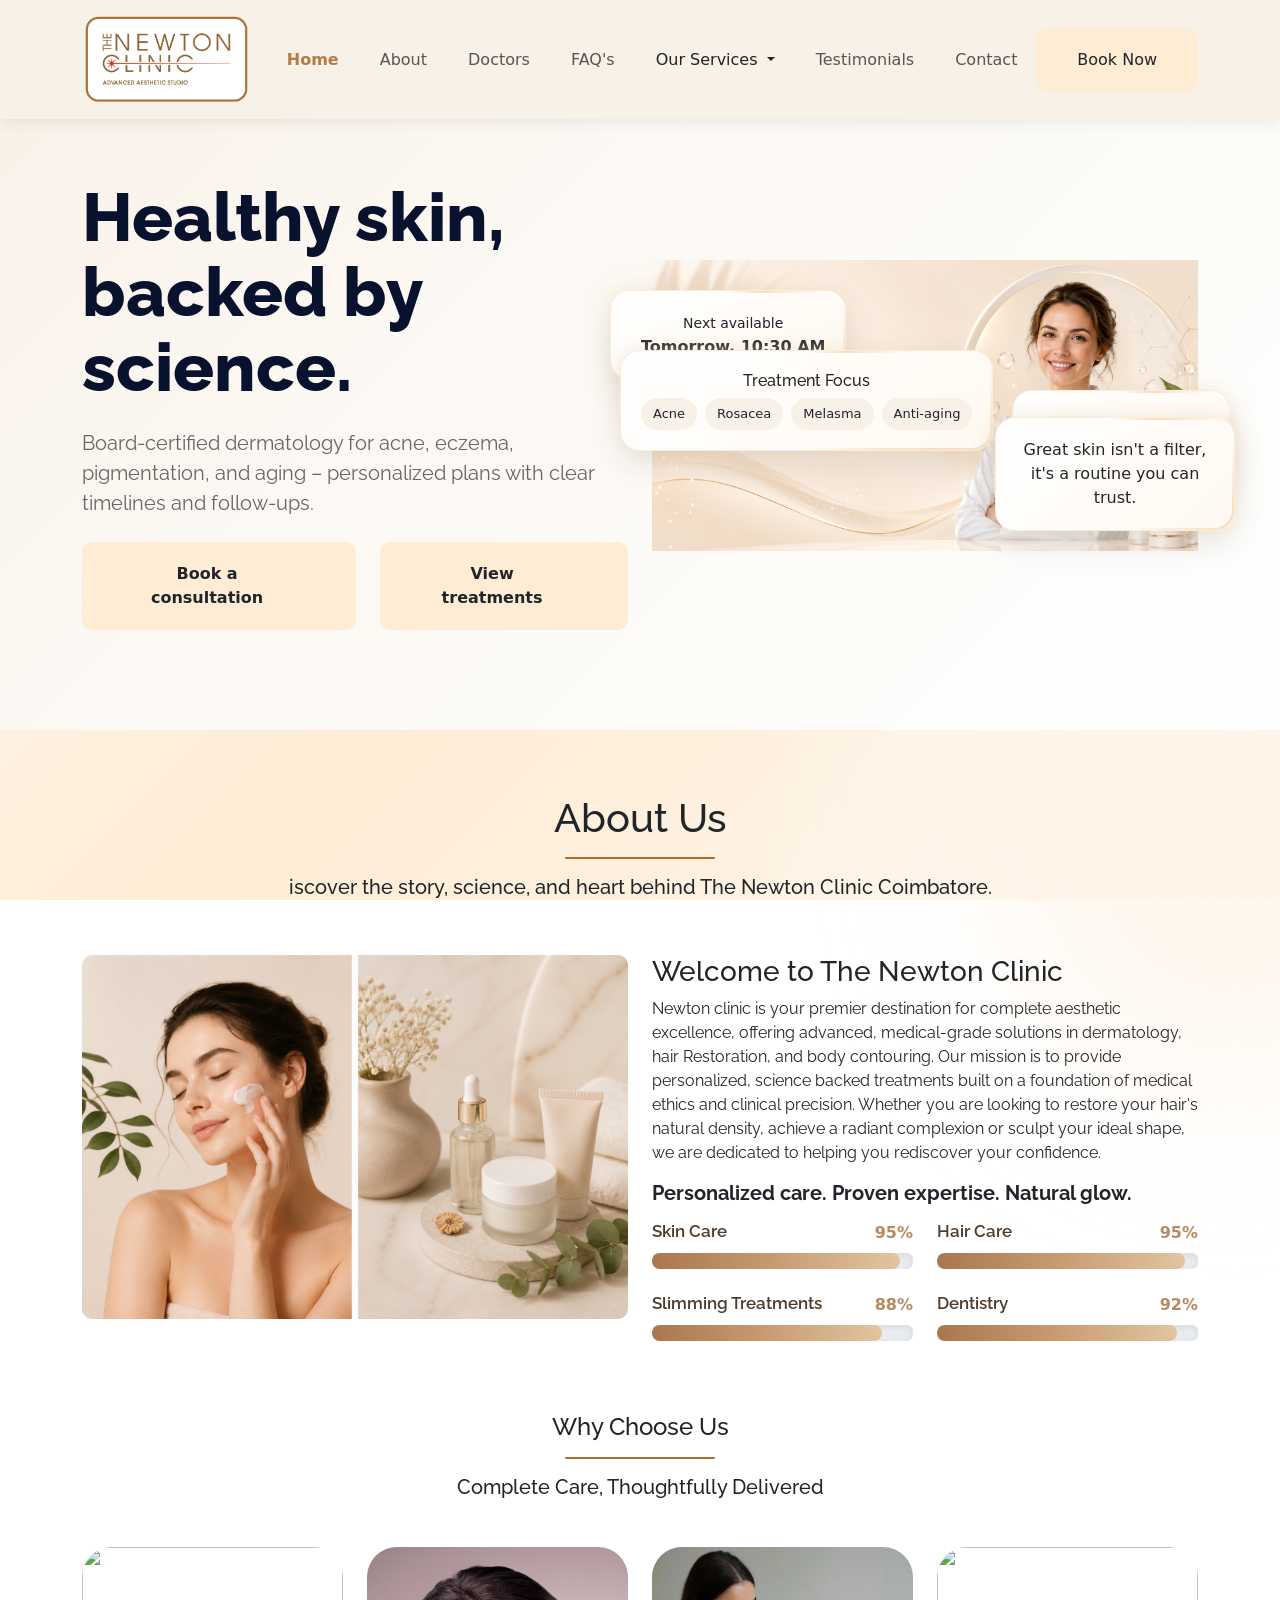
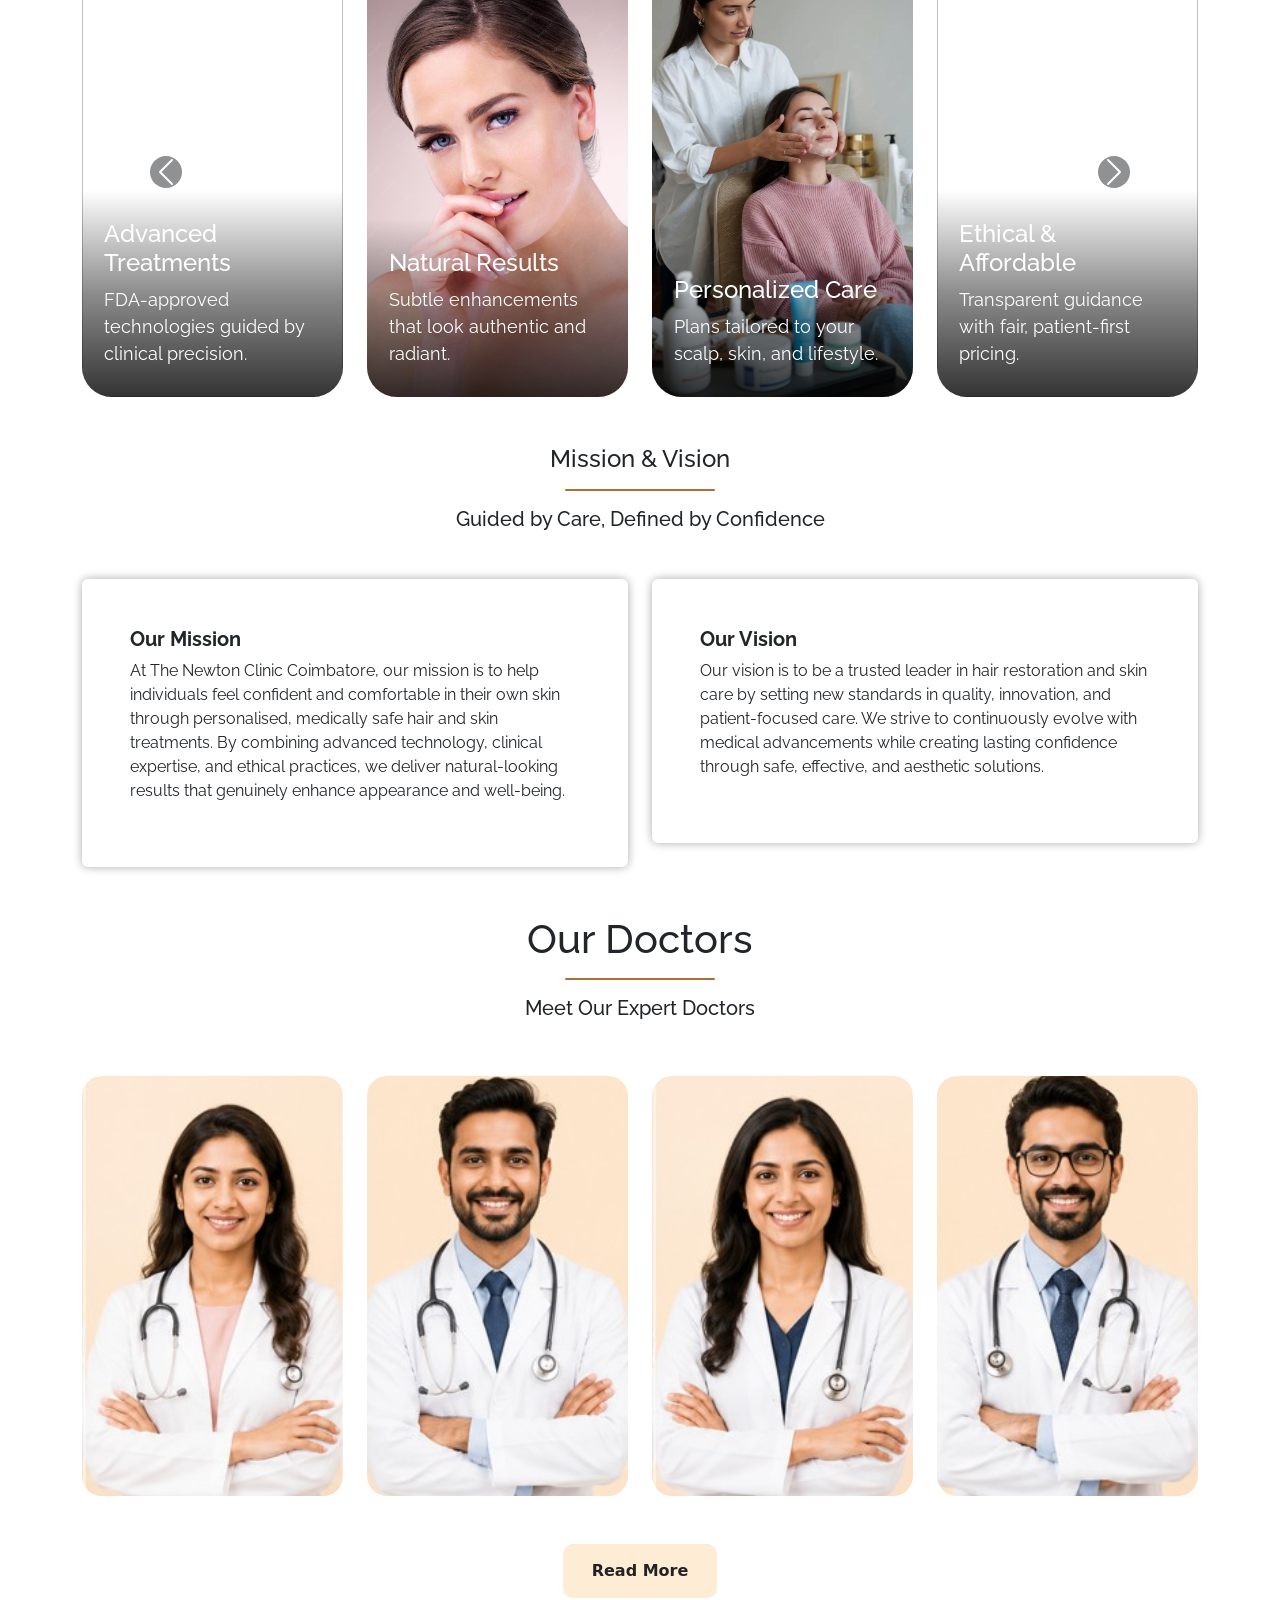
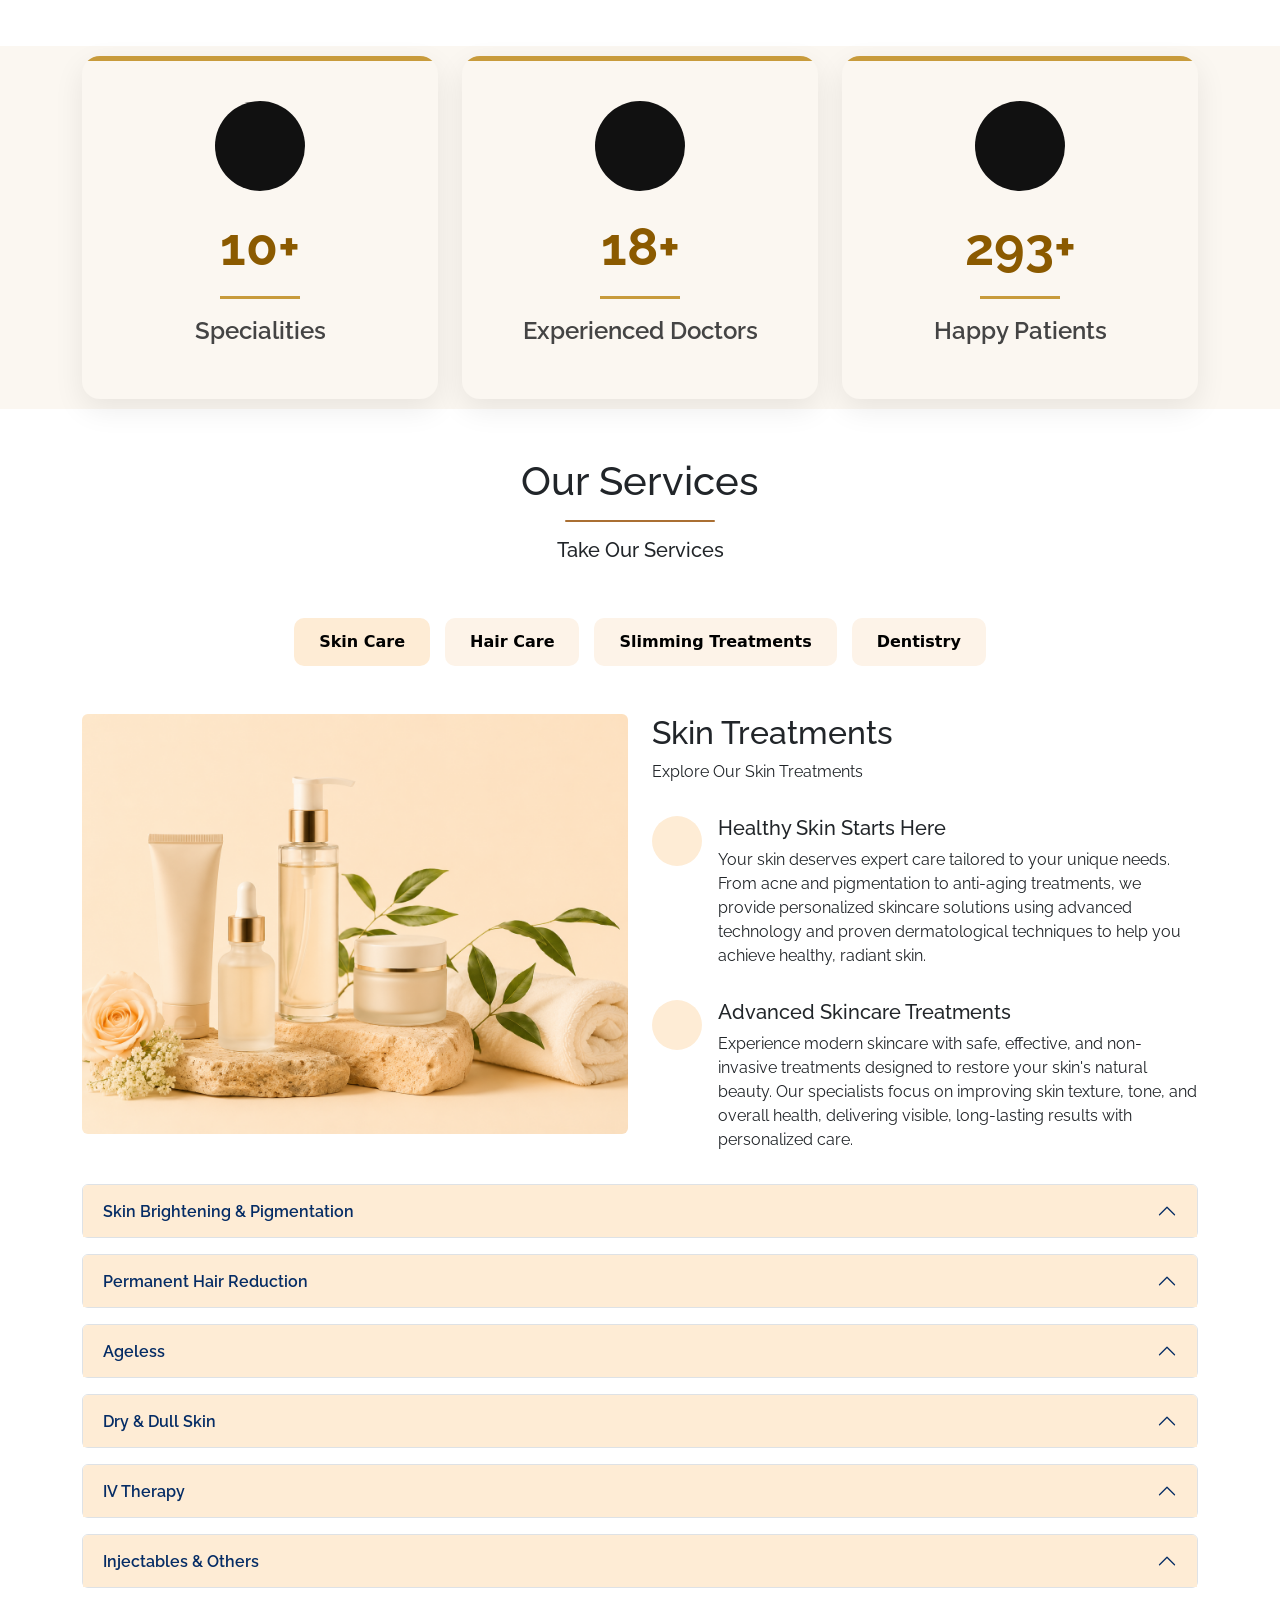
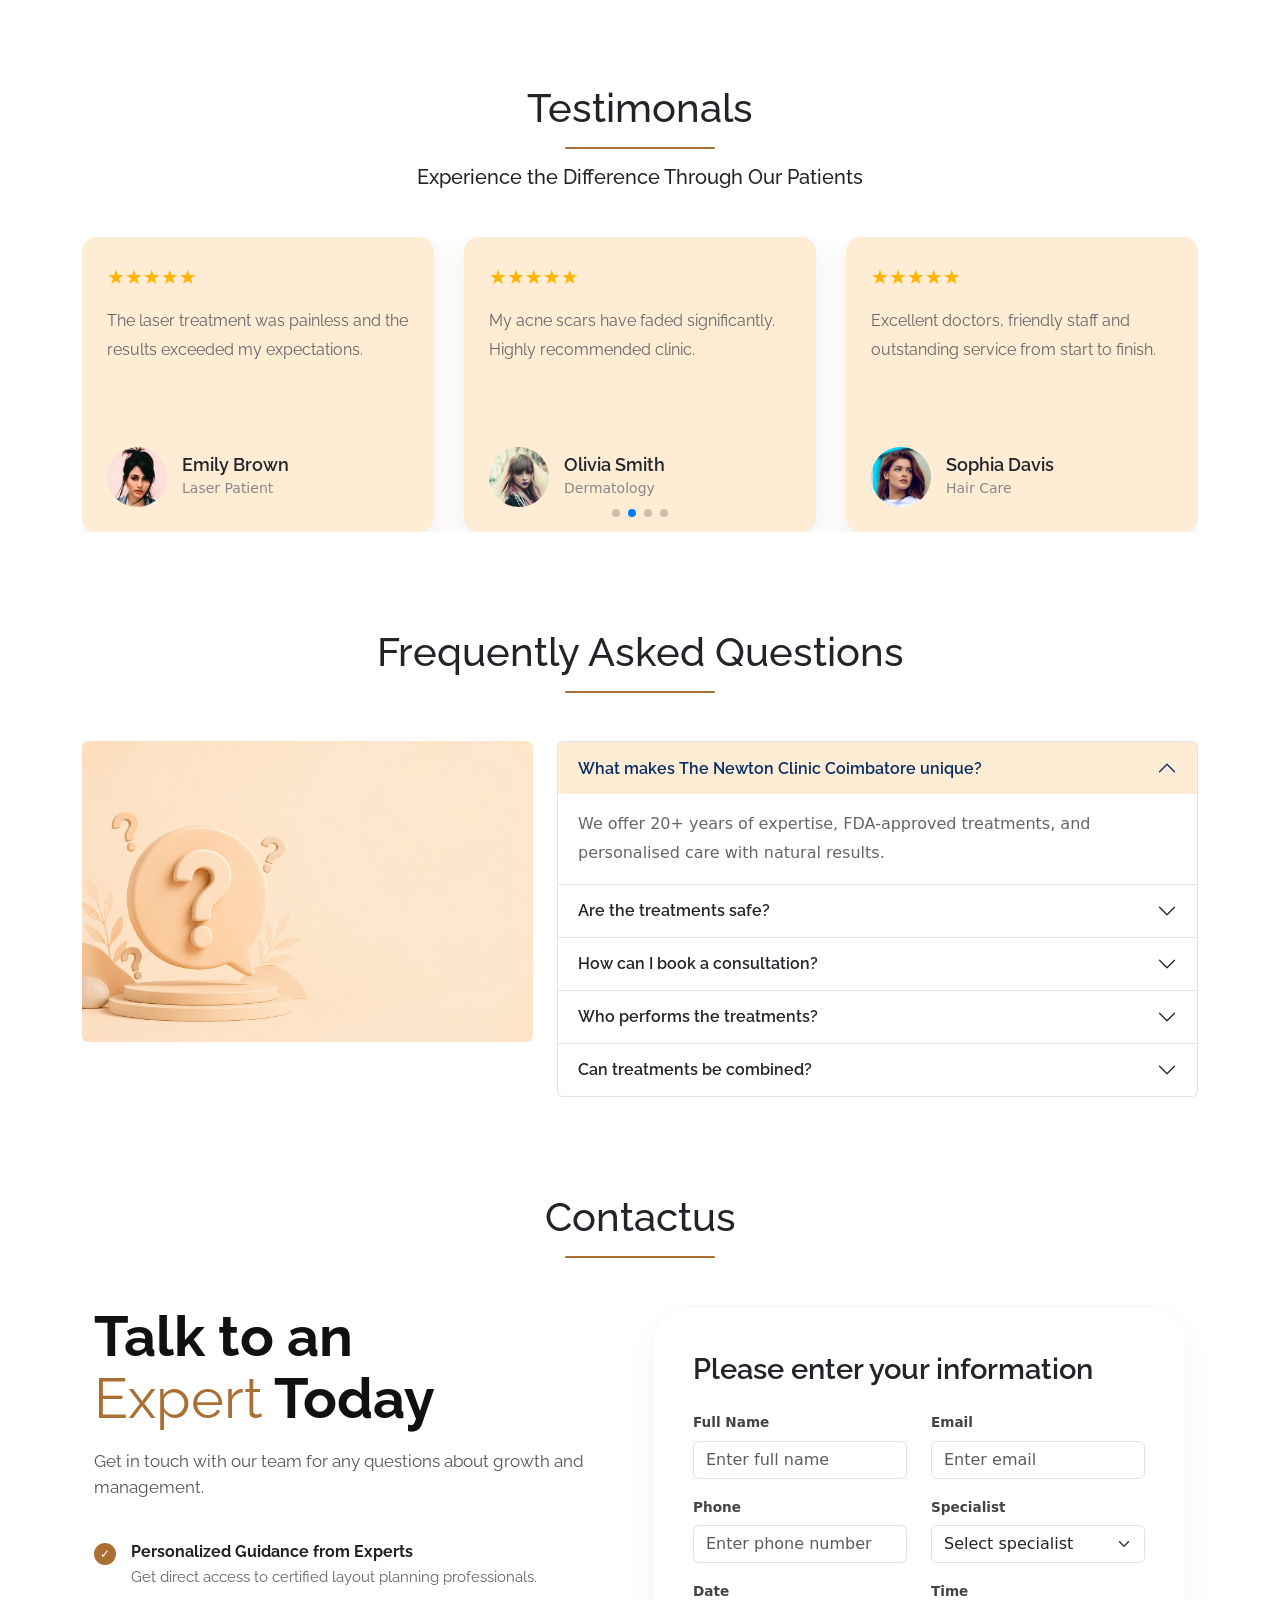
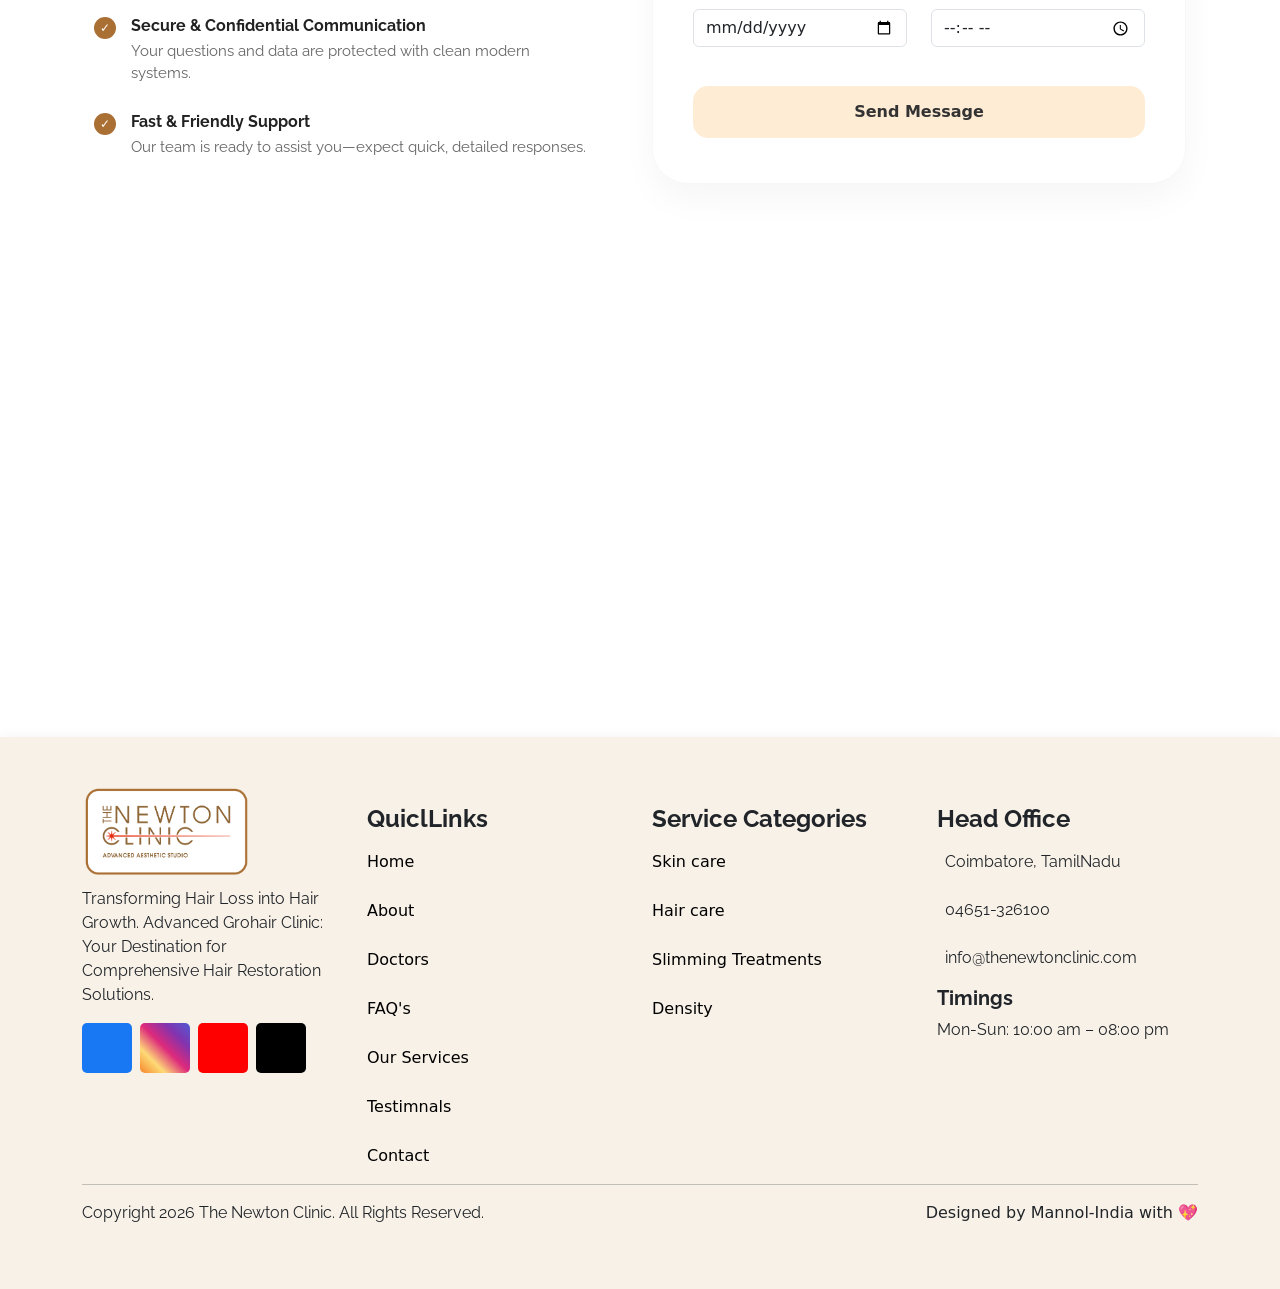
==== index.html @ 84c9e9b2 "Rename Home.html to index.html" ====
<!DOCTYPE html>
<html lang="en">
<head>
    <meta charset="UTF-8">
    <meta name="viewport" content="width=device-width, initial-scale=1.0">
    <title>Document</title>
    <link rel="stylesheet" href="style.css">
     <link rel="stylesheet" href="bootstrap.css">
      <script src="assects/js/javascrpt.txt"></script>
       <link href="https://fonts.googleapis.com/css2?family=Raleway:wght@300;400;500;600;700&display=swap" rel="stylesheet">
       <link rel="stylesheet" href="https://cdnjs.cloudflare.com/ajax/libs/font-awesome/7.0.1/css/all.min.css" integrity="sha512-2SwdPD6INVrV/lHTZbO2nodKhrnDdJK9/kg2XD1r9uGqPo1cUbujc+IYdlYdEErWNu69gVcYgdxlmVmzTWnetw==" crossorigin="anonymous" referrerpolicy="no-referrer" />
       <link rel="stylesheet"href="https://cdn.jsdelivr.net/npm/swiper@11/swiper-bundle.min.css">
       <script src="https://cdn.jsdelivr.net/npm/swiper@11/swiper-bundle.min.js"></script>

      <body>

<header>
   <nav class="navbar navbar-expand-lg nav-bar position-fixed top-0 start-0 w-100">
    <div class="container">
        <a class="navbar-brand" href="#Home">
            <img src="assects/logo (1).png" alt="Logo" class="logo-img">
        </a>

        
        <button class="navbar-toggler border-0 shadow-none" type="button"
            data-bs-toggle="offcanvas"
            data-bs-target="#navbarMenu"
            aria-controls="navbarMenu"
            aria-expanded="false"
            aria-label="Toggle navigation">
            <span class="navbar-toggler-icon"></span>
        </button>

        
        <div class="offcanvas offcanvas-end justify-content-end" id="navbarMenu">
            
           
            <div class="offcanvas-header d-lg-none">
                <h5 class="offcanvas-title">Menu</h5>
                <button type="button" class="btn-close" data-bs-dismiss="offcanvas" aria-label="Close"></button>
            </div>

           
            <div class="offcanvas-body align-items-lg-center">
                <ul class="navbar-nav mx-auto">
                    <li class="nav-item">
                        <a class="nav-link active" href="#Home">Home</a>
                    </li>

                    <li class="nav-item">
                        <a class="nav-link" href="#About">About</a>
                    </li>

                    <li class="nav-item">
                        <a class="nav-link" href="#Doctor">Doctors</a>
                    </li>

                    <li class="nav-item">
                        <a class="nav-link" href="#FAQ">FAQ's</a>
                    </li>

                    <li class="nav-item dropdown">
                       
                        <a class="nav-link dropdown-toggle" href="#servicessection" role="button" data-bs-toggle="dropdown" aria-expanded="false">
                            Our Services
                        </a>
                        <ul class="dropdown-menu">
                            <li><a class="dropdown-item nav-tab-link" href="#skincare">Skin Care</a></li>
                            <li><a class="dropdown-item nav-tab-link" href="#haircare">Hair Care</a></li>
                            <li><a class="dropdown-item nav-tab-link" href="#slim">Slimming Treatment</a></li>
                            <li><a class="dropdown-item nav-tab-link" href="#dent">Dentistry</a></li>
                        </ul>
                    </li>

                    <li class="nav-item">
                        <a class="nav-link" href="#Testimonals">Testimonials</a>
                    </li>

                    <li class="nav-item">
                        <a class="nav-link" href="#Contact">Contact </a>
                    </li>
                </ul>

                <div class="book-btn">
                  <a href="#Contact" class="btn book-btn">Book Now</a>
                </div>
            </div>

        </div>
    </div>
</nav>
</header>


<section id="Home" class="hero-section">

            <div class="container">

            <div class="row align-items-center">

                    <div class="col-lg-6">

                    <h1 class="hero-title">
                    Healthy skin,<br>
                    backed by<br>
                    science.
                    </h1>

                    <p class="hero-text mt-4">
                    Board-certified dermatology for acne, eczema,
                    pigmentation, and aging – personalized plans
                    with clear timelines and follow-ups.
                    </p>

                    <div class="mt-4 hero-btn d-flex gap-4">

                        <button class="border-0 "> <a href="#Contact" class="btn btn-book me-4">
                                Book a consultation
                        </a></button>

                       <button  class="border-0"><a href="#Services" class="btn btn-outline-custom me-4">
                    View treatments
                    </a></button>

                    </div>

                    </div>


                <div class="col-lg-6 position-relative text-center  mt-lg-0 ">

                <div class="doctor-box">

                <img src="assects/banner1.png"class="img-fluid doctor-img">

                </div>


                <div class="floating-card card1">

                <i class="fa-regular fa-calendar"></i>

                <div>
                <small>Next available</small><br>
                <strong>Tomorrow, 10:30 AM</strong>
                </div>

                </div>


                <div class="floating-card card2">

                <div>

                <small>Patient rating</small>

                <h6 class="mb-0">
                4.9/5 (1,200+ Reviews)
                </h6>

                </div>

                <i class="fa-solid fa-star text-warning"></i>

                </div>


                <div class="floating-card card3">

                <h6>Treatment Focus</h6>

                <div class="tags">

                <span>Acne</span>

                <span>Rosacea</span>

                <span>Melasma</span>

                <span>Anti-aging</span>

                </div>

                </div>

                <div class="floating-card card4">

                Great skin isn't a filter,
                it's a routine you can trust.

                </div>

                </div>

            </div>

            </div>
</section>




<section id="About" class="about mt-5 pt-3">
        
    <div class="text-center fw-bold ">
           <h1>About Us</h1>
           <div class="heading-line mb-3"></div>
            <h5 class="">iscover the story, science, and heart behind The Newton Clinic Coimbatore.</h5>
    </div>

      <div class="container">
          <div class="row">
             <div class="col-lg-6 mt-5">
                  <div class="about-img">
                     <img src="assects/aboutus1.png" width="100%" >
                  </div>
             </div>

               <div class="col-lg-6 mt-5">
                    <div class="about-text">
                        <h3>Welcome to The Newton Clinic</h3>
                          <p>Newton clinic is your premier destination for complete aesthetic excellence, offering advanced, medical-grade solutions in dermatology, hair Restoration, and body contouring. Our mission is to provide personalized, science backed treatments built on a foundation of medical ethics and clinical precision. Whether you are looking to restore your hair's natural density, achieve a radiant complexion or sculpt your ideal shape, we are dedicated to helping you rediscover your confidence.</p>
                           <h5 class="fw-bold ">Personalized care. Proven expertise. Natural glow.</h5>
                            <div class="row mt-3">
                                 <div class="col-md-6 ">
                                     <div class="skill mb-4">
                                <div class="d-flex justify-content-between mb-2">
                                    <h6>Skin Care</h6>
                                    <span>95%</span>
                                </div>

                                <div class="progress">
                                    <div class="progress-bar skin"></div>
                                </div>
                            </div>
                                 </div>
                                <div class="col-md-6 ">
                                     <div class="skill mb-4">
                                        <div class="d-flex justify-content-between mb-2">
                                            <h6>Hair Care</h6>
                                            <span>95%</span>
                                        </div>

                                        <div class="progress">
                                            <div class="progress-bar skin"></div>
                                        </div>
                                    </div>
                                </div>

                                   <div class="col-md-6 ">
                                        <div class="skill mb-4">
                                            <div class="d-flex justify-content-between mb-2">
                                                <h6>Slimming Treatments</h6>
                                                <span>88%</span>
                                            </div>

                                            <div class="progress">
                                                <div class="progress-bar laser"></div>
                                            </div>
                                        </div>
                                    </div>

                                <div class="col-md-6 ">
                                        <div class="skill">
                                            <div class="d-flex justify-content-between mb-2">
                                                <h6>Dentistry</h6>
                                                <span>92%</span>
                                            </div>

                                            <div class="progress">
                                                <div class="progress-bar cosmetic"></div>
                                            </div>
                                        </div>
                                </div>
                            </div>
                    </div>
             </div>

          </div>


            <div class="text-center fw-bold mt-5">
               <h4>Why Choose Us</h4>
                <div class="heading-line mb-3"></div>
               <h5 class="">Complete Care, Thoughtfully Delivered</h5>
            </div> 
            
            
              <div id="featureCarousel" class="carousel slide mt-5" data-bs-ride="carousel ">

            <div class="carousel-inner">

               
                <div class="carousel-item active">
                    <div class="row g-4">

                        <div class="col-lg-3 col-md-6">
                            <div class="feature-card">
                                <img src="assects/advanced-treatments.jpg" class="img-fluid" alt="">
                                <div class="overlay">
                                    <h4>Advanced Treatments</h4>
                                    <p>FDA-approved technologies guided by clinical precision.</p>
                                </div>
                            </div>
                        </div>

                        <div class="col-lg-3 col-md-6">
                            <div class="feature-card">
                                <img src="assects/natural-results.jpg" class="img-fluid" alt="">
                                <div class="overlay">
                                    <h4>Natural Results</h4>
                                    <p>Subtle enhancements that look authentic and radiant.</p>
                                </div>
                            </div>
                        </div>

                        <div class="col-lg-3 col-md-6">
                            <div class="feature-card">
                                <img src="assects/personalized-care.jpg" class="img-fluid" alt="">
                                <div class="overlay">
                                    <h4>Personalized Care</h4>
                                    <p>Plans tailored to your scalp, skin, and lifestyle.</p>
                                </div>
                            </div>
                        </div>

                        <div class="col-lg-3 col-md-6">
                            <div class="feature-card">
                                <img src="assects/ethical-affordable.jpg" class="img-fluid" alt="">
                                <div class="overlay">
                                    <h4>Ethical & Affordable</h4>
                                    <p>Transparent guidance with fair, patient-first pricing.</p>
                                </div>
                            </div>
                        </div>

                    </div>
                </div>

                
            </div>

            <button class="carousel-control-prev" type="button" data-bs-target="#featureCarousel" data-bs-slide="prev">
                <span class="carousel-control-prev-icon bg-dark rounded-circle p-3"></span>
            </button>

            <button class="carousel-control-next" type="button" data-bs-target="#featureCarousel" data-bs-slide="next">
                <span class="carousel-control-next-icon bg-dark rounded-circle p-3"></span>
            </button>

        </div>

          <div class="text-center fw-bold mt-5">
               <h4>Mission & Vision</h4>
                <div class="heading-line mb-3"></div>
               <h5 class="">Guided by Care, Defined by Confidence</h5>
            </div> 

            <div class="row mt-5">
                <div class="col-lg-6">
                    <div class="our-mv  p-5 rounded">
                         <h5 class="fw-bold">Our Mission</h5>
                         <p>At The Newton Clinic Coimbatore, our mission is to help individuals feel confident and comfortable in their own skin through personalised, medically safe hair and skin treatments. By combining advanced technology, clinical expertise, and ethical practices, we deliver natural-looking results that genuinely enhance appearance and well-being.</p>
                    </div>
                </div>

                <div class="col-lg-6">
                     <div class=" our-mv  p-5 rounded">
                        <h5 class="fw-bold">Our Vision</h5>
                           <p>Our vision is to be a trusted leader in hair restoration and skin care by setting new standards in quality, innovation, and patient-focused care. We strive to continuously evolve with medical advancements while creating lasting confidence through safe, effective, and aesthetic solutions.</p>
                     </div>
                </div>


            </div>





      </div>

</section>


<section id="Doctor" class="doctors mt-5">
    <div class="text-center fw-bold ">
           <h1>Our Doctors</h1>
           <div class="heading-line mb-3"></div>
            <h5>Meet Our Expert Doctors</h5>
    </div>

      <div class="container py-5">
    <div class="row g-4">
        <div class="col-lg-3 col-md-6">
            <div class="doctor-card">
                <img src="assects/doct2.jpg" class="img-fluid" alt="Doctor">

                <div class="doctor-overlay">
                    <h4>Dr. Emma Wilson</h4>
                    <p>Skin Specialist</p>
                    <span>10+ Years Experience</span>
                </div>
            </div>
        </div>

        
        <div class="col-lg-3 col-md-6">
            <div class="doctor-card">
                <img src="assects/doct1.jpg" class="img-fluid" alt="Doctor">

                <div class="doctor-overlay">
                    <h4>Dr. Olivia Smith</h4>
                    <p>Dermatologist</p>
                    <span>8+ Years Experience</span>
                </div>
            </div>
        </div>

       
        <div class="col-lg-3 col-md-6">
            <div class="doctor-card">
                <img src="assects/doct4.jpg" class="img-fluid" alt="Doctor">

                <div class="doctor-overlay">
                    <h4>Dr. Sophia Brown</h4>
                    <p>Laser Specialist</p>
                    <span>12+ Years Experience</span>
                </div>
            </div>
        </div>

        
        <div class="col-lg-3 col-md-6">
            <div class="doctor-card">
                <img src="assects/doct3.jpg" class="img-fluid" alt="Doctor">

                <div class="doctor-overlay">
                    <h4>Dr. Mia Johnson</h4>
                    <p>Cosmetic Expert</p>
                    <span>15+ Years Experience</span>
                </div>
            </div>
        </div>
                  <div class="text-center  hero-btn mt-5">
                        <button id="toggleBtn" class="btn doctor-btn">
                            Read More
                        </button>
                  </div>

         <div class="col-lg-3 col-md-6 extra-doctor d-none">
            <div class="doctor-card">
                <img src="assects/doct5.jpg" class="img-fluid" alt="Doctor">

                <div class="doctor-overlay">
                    <h4>Dr. Rohini</h4>
                    <p>Cosmetic Expert</p>
                    <span>15+ Years Experience</span>
                </div>
            </div>
        </div>

        <div class="col-lg-3 col-md-6 extra-doctor d-none">
            <div class="doctor-card">
                <img src="assects/doct6.jpg" class="img-fluid" alt="Doctor">

                <div class="doctor-overlay">
                    <h4>Dr. Rohith</h4>
                    <p>Cosmetic Expert</p>
                    <span>15+ Years Experience</span>
                </div>
            </div>
        </div>

        <div class="col-lg-3 col-md-6 extra-doctor d-none">
            <div class="doctor-card">
                <img src="assects/doct7.jpg" class="img-fluid" alt="Doctor">

                <div class="doctor-overlay">
                    <h4>Dr. ShruthiNair</h4>
                    <p>Cosmetic Expert</p>
                    <span>15+ Years Experience</span>
                </div>
            </div>
        </div>


        <div class="col-lg-3 col-md-6 extra-doctor d-none">
            <div class="doctor-card">
                <img src="assects/doct8.jpg" class="img-fluid" alt="Doctor">

                <div class="doctor-overlay">
                    <h4>Dr. Ajay</h4>
                    <p>Cosmetic Expert</p>
                    <span>15+ Years Experience</span>
                </div>
            </div>
        </div>

      

    </div>
</div>

</section>


<section class="counter-section">
    <div class="container">
        <div class="row g-4">

            <div class="col-lg-4 col-md-6">
                <div class="counter-box">
                    <div class="icon">
                        <i class="fa-solid fa-award"></i>
                    </div>

                    <h2><span class="counter" data-target="40">0</span>+</h2>

                    <div class="line"></div>

                    <h5>Specialities</h5>
                </div>
            </div>

            <div class="col-lg-4 col-md-6">
                <div class="counter-box">
                    <div class="icon">
                        <i class="fa-solid fa-user-doctor"></i>
                    </div>

                    <h2><span class="counter" data-target="70">0</span>+</h2>

                    <div class="line"></div>

                    <h5>Experienced Doctors</h5>
                </div>
            </div>

            <div class="col-lg-4 col-md-6">
                <div class="counter-box">
                    <div class="icon">
                        <i class="fa-solid fa-users"></i>
                    </div>

                    <h2><span class="counter" data-target="1100">0</span>+</h2>

                    <div class="line"></div>

                    <h5>Happy Patients</h5>
                </div>
            </div>

        </div>
    </div>
</section>
















<section id="Services"  class="department mt-5 mb-5 ">

     <div class="text-center fw-bold ">
           <h1>Our Services</h1>
           <div class="heading-line mb-3"></div>
            <h5>Take Our Services</h5>
    </div>

    <div class="container py-5">

    <div class="tabs text-center mb-5">
        <button id="skincare"  class="tab active " data-tab="skin">Skin Care</button>
        <button id="haircare" class="tab" data-tab="hair">Hair Care</button>
        <button id="slim"  class="tab" data-tab="laser">Slimming Treatments</button>
        <button id="dent" class="tab" data-tab="cosmetic">Dentistry</button>
    </div>

   


    <div   id="skin"  class="tab-content active">
        <div class="row ">
            <div class="col-lg-6">
                <img src="assects/skin care.png" class="img-fluid rounded">
            </div>

            <div class="col-lg-6 skin-care">
                  <h2>Skin Treatments</h2>
                <p>Explore Our Skin Treatments</p>

                 <div class="row">
                      <div class="col-lg-12 mt-3">
                      <div class="care-skin border-0 d-flex gap-3">
                          <div class="text "><i class="fa-solid fa-face-smile" class=""></i></div>
                          <div class="">
                              <h5>Healthy Skin Starts Here</h5>
                              <p>Your skin deserves expert care tailored to your unique needs. From acne and pigmentation to anti-aging treatments, we provide personalized skincare solutions using advanced technology and proven dermatological techniques to help you achieve healthy, radiant skin.</p>
                          </div>
                      </div>
                   </div>

                   <div class="col-lg-12 mt-3">
                      <div class="care-skin border-0 d-flex gap-3">
                          <div class="text "><i class="fa-solid fa-face-smile" class=""></i></div>
                          <div class="">
                              <h5>Advanced Skincare Treatments</h5>
                              <p>Experience modern skincare with safe, effective, and non-invasive treatments designed to restore your skin's natural beauty. Our specialists focus on improving skin texture, tone, and overall health, delivering visible, long-lasting results with personalized care.</p>
                          </div>
                      </div>
                   </div>
                  

                 </div>
                  
                   
               

            </div>


            <div class="accordion mt-3" id="accordion6">

                            <div class="accordion-item">
                                <h2 class="accordion-header">
                                    <button class="accordion-button" data-bs-toggle="collapse" data-bs-target="#skin6">
                                   Skin Brightening & Pigmentation
                                    </button>
                                </h2>

                                <div id="skin6" class="accordion-collapse collapse  " data-bs-parent="#accordion6">
                                    <div class="accordion-body">
                                        <div class="row">
                                              <div class="col-lg-6">
                                                 <img src="assects/skin-peels.jpg" width="100%">
                                                     <h3>Skin Peels</h3>
                                              
                                                 <p>They address acne, discoloration, fine lines, and dullness, offering natural, long-lasting results with minimal downtime.</p>
                                                   <ul class="feature-list">
                                                            <li class="feature-item">
                                                                <span class="check-icon">✓</span>
                                                                <div>
                                                               
                                                                <p class="feature-desc">Gently resurfaces the skin to encourage renewal and brightness.</p>
                                                                </div>
                                                            </li>

                                                            <li class="feature-item">
                                                                <span class="check-icon">✓</span>
                                                                <div>
                                                               
                                                                <p class="feature-desc">Useful for acne, discoloration, dullness, and fine lines.</p>
                                                                </div>
                                                            </li>

                                                            <li class="feature-item">
                                                                <span class="check-icon">✓</span>
                                                                <div>
                                                               
                                                                <p class="feature-desc">Offers noticeable improvement with minimal downtime.</p>
                                                                </div>
                                                            </li>
                                                            
                                                        </ul>
                                                </div>


                                                <div class="col-lg-6">
                                                 <img src="assects/full-body-peel.jpg" width="100%">
                                                 <h3>Full Body Peel</h3>
                                                 
                                              
                                                  <p>This treatment uses specially formulated chemical solutions customised to your skin type to target pigmentation, tanning, rough patches, keratosis, or uneven skin tone.</p>
                                                  <p>It's ideal for people seeking overall skin glow, tan removal, softening of rough areas, and improved skin clarity, especially on areas like the back, arms, legs, and chest.</p>
                                                </div>

                                               <div class="col-lg-6">
                                                 <img src="assects/microdermabrasion-1.jpg" width="100%">
                                                 <h3>Microdermabrasion</h3>
                                                 
                                              
                                                  <p>Microdermabrasion also falls under non-surgical cosmetic dermatology used to remove dead skin in a procedure that uses an advanced machine that smoothens the surface of the skin.</p>
                                                   <p>The treatment activates new, healthier cells to emerge and encourages collagen production, resulting in a brighter, more radiant complexion.</p>
                                                   <p>Microdermabrasion is a great treatment for acne scarring, uneven skin color and dull skin tone, and is a painless and effective form of rejuvenation with no downtime.</p> 
                                              </div>

                                

                                              <div class="col-lg-6">
                                                 <img src="assects/q-switched-laser.jpg" width="100%">
                                                 <h3>Q-switched Laser</h3>
                                                 
                                              
                                                  <p>Q-Switched Laser Therapy in Coimbatore is a blistleptic treatment utilized to heal skin diseases, including pigment disease, melasma, and sunlight spots and tattoos.</p>
                                                     <p>High-intensity light trains which kill the melanin without killing the tissue skin by them are used during the therapy.</p>
                                                     <p>It not only removes skin marks, but it will also stimulate collagen, tightening skin texture and increasing the elasticity. It's also one of the most sought-after treatments for ridding you of pores, lines, wrinkles and acne marks.</p>
                                                  
                                              </div>

                                              <div class="col-lg-6">
                                                 <img src="assects/mnrf-treatment.jpg" width="100%">
                                                 <h3>MNRF Treatment</h3>
                                                 
                                              
                                                <p>It combines the benefits of microneedling with radiofrequency (RF) energy to stimulate collagen from deep within the skin, giving you a naturally lifted, smooth, and youthful appearance.</p>
                                                  <p>This minimally invasive procedure is ideal for people dealing with acne scars, stretch marks, sagging skin, fine lines, large pores, and hyperpigmentation, all with minimal downtime.</p>
                                              </div>


                                                
                                        </div>
                                    </div>
                                </div>
                            </div>
            </div>


             <div class="accordion mt-3" id="accordion7">

                            <div class="accordion-item">
                                <h2 class="accordion-header">
                                    <button class="accordion-button" data-bs-toggle="collapse" data-bs-target="#skin7">
                                  Permanent Hair Reduction
                                    </button>
                                </h2>

                                <div id="skin7" class="accordion-collapse collapse " data-bs-parent="#accordion7">
                                    <div class="accordion-body">
                                        <div class="row">
                                              <div class="col-lg-6">
                                                 <img src="assects/permanent-hair-reduction.jpg" width="100%">
                                                     <h3>Nd-YAG Laser</h3>
                                              
                                                     <p>Its 1064 nm laser targets follicles deeply without harming surrounding tissue and works on all skin types, including darker tones.</p>
                                                     <p>Best for thick, dark hair, it offers permanent results with no pain or downtime.</p>
                                                   <ul class="feature-list">
                                                            <li class="feature-item">
                                                                <span class="check-icon">✓</span>
                                                                <div>
                                                               
                                                                <p class="feature-desc">Targets follicles deeply while protecting the surrounding tissue.</p>
                                                                </div>
                                                            </li>

                                                            <li class="feature-item">
                                                                <span class="check-icon">✓</span>
                                                                <div>
                                                               
                                                                <p class="feature-desc">Works on all skin types, including darker tones.</p>
                                                                </div>
                                                            </li>

                                                            <li class="feature-item">
                                                                <span class="check-icon">✓</span>
                                                                <div>
                                                               
                                                                <p class="feature-desc">Best suited to thick, dark hair for long-term reduction.</p>
                                                                </div>
                                                            </li>
                                                            
                                                        </ul>
                                                </div>


                                                <div class="col-lg-6">
                                                 <img src="assects/diode-laser.jpg" width="100%">
                                                 <h3>Diode Laser</h3>
                                                  <p>It targets melanin in hair follicles, converting light to heat to destroy them while protecting the skin.</p>
                                                  <p>Integrated cooling ensures a safe, comfortable treatment for all skin types, resulting in long-term hair reduction.</p>
                                                     <ul class="feature-list">
                                                            <li class="feature-item">
                                                                <span class="check-icon">✓</span>
                                                                <div>
                                                               
                                                                <p class="feature-desc">Targets melanin in the follicle while protecting the skin.</p>
                                                                </div>
                                                            </li>

                                                            <li class="feature-item">
                                                                <span class="check-icon">✓</span>
                                                                <div>
                                                               
                                                                <p class="feature-desc">Uses integrated cooling for better comfort.</p>
                                                                </div>
                                                            </li>

                                                            <li class="feature-item">
                                                                <span class="check-icon">✓</span>
                                                                <div>
                                                               
                                                                <p class="feature-desc">Supports long-term hair reduction on many body areas.</p>
                                                                </div>
                                                            </li>
                                                            
                                                        </ul>
                                                 
                                                </div>

                                               <div class="col-lg-6">
                                                 <img src="assects/laser-hair-reduction.jpg" width="100%">
                                                 <h3>Laser Hair Reduction</h3>
                                                 
                                              
                                                  <p>At The Newton Clinic, we use USFDA-approved Diode and Nd:YAG laser systems, designed specifically to suit Indian skin tones and hair textures.</p>
                                                  <p>Through a series of precisely administered sessions, we help you achieve long-term hair reduction with minimal discomfort, no downtime, and visible results.</p>
                                                </div>
                                        </div>
                                    </div>
                                </div>
                            </div>
            </div>

            <div class="accordion mt-3" id="accordion8">

                            <div class="accordion-item">
                                <h2 class="accordion-header">
                                    <button class="accordion-button" data-bs-toggle="collapse" data-bs-target="#skin8">
                                 Ageless
                                    </button>
                                </h2>

                                <div id="skin8" class="accordion-collapse collapse " data-bs-parent="#accordion8">
                                    <div class="accordion-body">
                                        <div class="row">
                                              <div class="col-lg-6">
                                                 <img src="assects/rf-facials.jpg" width="100%">
                                                     <h3>Rf Facials</h3>
                                              
                                                     <p>The minimally invasive procedure causes minimal blood loss and heat, preserving surrounding tissue.</p>
                                                     <p>It smooths and tightens skin, enhances cosmetic appearance, and provides a youthful look with little to no pain and minimal downtime, making it ideal for those seeking fast, effective results.</p>
                                                   <ul class="feature-list">
                                                            <li class="feature-item">
                                                                <span class="check-icon">✓</span>
                                                                <div>
                                                               
                                                                <p class="feature-desc">Personalized consultation and treatment planning</p>
                                                                </div>
                                                            </li>

                                                            <li class="feature-item">
                                                                <span class="check-icon">✓</span>
                                                                <div>
                                                               
                                                                <p class="feature-desc">Designed for a natural look with balanced results</p>
                                                                </div>
                                                            </li>

                                                            <li class="feature-item">
                                                                <span class="check-icon">✓</span>
                                                                <div>
                                                               
                                                                <p class="feature-desc">Book an appointment to discuss the best option for you</p>
                                                                </div>
                                                            </li>
                                                            
                                                        </ul>
                                                </div>


                                                <div class="col-lg-6">
                                                 <img src="assects/botox.jpg" width="100%">
                                                 <h3>Botox</h3>
                                                    <p>Using trusted brands like Botox (Allergan) and Dysport (Galderma), it provides safe, natural-looking results that last 3-5 months.</p>
                                                    <p>It prevents new lines and gives a refreshed, youthful appearance.</p>
                                                     <ul class="feature-list">
                                                            <li class="feature-item">
                                                                <span class="check-icon">✓</span>
                                                                <div>
                                                               
                                                                <p class="feature-desc">Uses trusted brands for safe, natural-looking results.</p>
                                                                </div>
                                                            </li>

                                                            <li class="feature-item">
                                                                <span class="check-icon">✓</span>
                                                                <div>
                                                               
                                                                <p class="feature-desc">Helps soften expression lines and prevent new ones.</p>
                                                                </div>
                                                            </li>

                                                            <li class="feature-item">
                                                                <span class="check-icon">✓</span>
                                                                <div>
                                                               
                                                                <p class="feature-desc">Delivers a refreshed look with no surgery.</p>
                                                                </div>
                                                            </li>
                                                            
                                                        </ul>
                                                 
                                                </div>



                                                 <div class="col-lg-6">
                                                 <img src="assects/dermal-fillers.jpg" width="100%">
                                                 <h3>Dermal Fillers</h3>
                                                    <p>Made mainly of hyaluronic acid, they boost skin firmness and elasticity.</p>
                                                    <p>Our experts use top-rated fillers like Juvederm and Restylane to achieve a refreshed, youthful appearance safely and effectively.</p>
                                                     <ul class="feature-list">
                                                            <li class="feature-item">
                                                                <span class="check-icon">✓</span>
                                                                <div>
                                                               
                                                                <p class="feature-desc">Uses hyaluronic acid for volume and hydration support.</p>
                                                                </div>
                                                            </li>

                                                            <li class="feature-item">
                                                                <span class="check-icon">✓</span>
                                                                <div>
                                                               
                                                                <p class="feature-desc">Works to improve firmness, elasticity, and contour.s</p>
                                                                </div>
                                                            </li>

                                                            <li class="feature-item">
                                                                <span class="check-icon">✓</span>
                                                                <div>
                                                               
                                                                <p class="feature-desc">Delivered using trusted, established filler brands.</p>
                                                                </div>
                                                            </li>
                                                            
                                                        </ul>
                                                 
                                                </div>



                                                <div class="col-lg-6">
                                                 <img src="assects/face-prp.jpg" width="100%">
                                                 <h3>Face PRP</h3>
                                                    <p>nstead of resorting to artificial chemicals or surgery, PRP takes advantage of the body's own healing ability. By drawing off a small vial of blood and filtering out its platelet-rich plasma, we can put back into your skin this concentrated factor of healing.</p>
                                                    <p>This is nothing less than a revolution: quicker collagen production, better skin texture, smoother finish, and healthy, radiant complexion that feels and looks like you, but better.</p>
                                                    
                                                </div>

                                                <div class="col-lg-6">
                                                 <img src="assects/thread-lift.jpg" width="100%">
                                                 <h3>Thread Lift</h3>
                                                    <p>These threads are gently inserted beneath the skin to offer an instant lifting effect while naturally boosting collagen production for long-term rejuvenation.</p>
                                                    <p>Ideal for improving the appearance of the cheeks, jawline, eyebrows, and neck, this minimally invasive treatment helps redefine facial contours without the need for cuts, stitches, or extended downtime.</p>
                                                    
                                                </div>

                                        </div>
                                    </div>
                                </div>
                            </div>
            </div>



             <div class="accordion mt-3" id="accordion9">

                            <div class="accordion-item">
                                <h2 class="accordion-header">
                                    <button class="accordion-button" data-bs-toggle="collapse" data-bs-target="#skin9">
                                Dry & Dull Skin
                                    </button>
                                </h2>

                                <div id="skin9" class="accordion-collapse collapse " data-bs-parent="#accordion9">
                                    <div class="accordion-body">
                                        <div class="row">
                                              <div class="col-lg-6">
                                                 <img src="assects/hydrafacials.jpg" width="100%">
                                                     <h3>Hydrafacials</h3>
                                              
                                                     <p>Using vortex-suction, it removes impurities while infusing antioxidant-rich serum, leaving skin refreshed and revitalized.</p>
                                                     <p>Unlike traditional facials, it suits all skin types and provides visible, measurable results.</p>
                                                   <ul class="feature-list">
                                                            <li class="feature-item">
                                                                <span class="check-icon">✓</span>
                                                                <div>
                                                               
                                                                <p class="feature-desc">Uses vortex suction to cleanse and infuse antioxidant-rich serum.</p>
                                                                </div>
                                                            </li>

                                                            <li class="feature-item">
                                                                <span class="check-icon">✓</span>
                                                                <div>
                                                               
                                                                <p class="feature-desc">Provides visible results with no chemicals or downtime.</p>
                                                                </div>
                                                            </li>

                                                            <li class="feature-item">
                                                                <span class="check-icon">✓</span>
                                                                <div>
                                                               
                                                                <p class="feature-desc">Suitable for all skin types with a refreshed finish.</p>
                                                                </div>
                                                            </li>
                                                            
                                                        </ul>
                                                </div>
                                        </div>
                                    </div>
                                </div>
                            
                            </div>
            </div>



            <div class="accordion mt-3" id="accordion10">

                            <div class="accordion-item">
                                <h2 class="accordion-header">
                                    <button class="accordion-button" data-bs-toggle="collapse" data-bs-target="#skin10">
                                          IV Therapy
                                    </button>
                                </h2>

                                <div id="skin10" class="accordion-collapse collapse " data-bs-parent="#accordion10">
                                    <div class="accordion-body">
                                        <div class="row">
                                              <div class="col-lg-6">
                                                 <img src="assects/glutathione-iv.jpg" width="100%">
                                                     <h3>Glutathione IV</h3>
                                              
                                                     <p>Through IV therapy, it bypasses digestion for direct absorption, enhancing skin clarity, liver health, and overall vitality.</p>
                                                     <p>At The Newton Clinic, IV Glutathione Therapy is a clinically supervised wellness treatment, not a fairness solution, designed to help you look and feel refreshed from within.</p>
                                                   <ul class="feature-list">
                                                            <li class="feature-item">
                                                                <span class="check-icon">✓</span>
                                                                <div>
                                                               
                                                                <p class="feature-desc">Book an appointment to discuss the best option for you</p>
                                                                </div>
                                                            </li>
                                                            
                                                        </ul>
                                                </div>
                                        </div>
                                    </div>
                                </div>



                                
                            </div>
            </div>

             <div class="accordion mt-3" id="accordion0">

                            <div class="accordion-item">
                                <h2 class="accordion-header">
                                    <button class="accordion-button" data-bs-toggle="collapse" data-bs-target="#skin0">
                                       Injectables & Others
                                    </button>
                                </h2>

                                <div id="skin0" class="accordion-collapse collapse " data-bs-parent="#accordion0">
                                    <div class="accordion-body">
                                        <div class="row">
                                              <div class="col-lg-6">
                                                 <img src="assects/botox-in-vaginismus.jpg" width="100%">
                                                     <h3>Botox in vaginismus</h3>
                                              
                                                     <p>Botox is injected into the vaginal muscles to relax involuntary spasms making vaginal penetration & gynaecological exams painful or impossible. It is a safe, effective treatment that provides relief and allows normal intimate function to resume.</p>
                                                   <ul class="feature-list">

                                                    <li class="feature-item">
                                                                <span class="check-icon">✓</span>
                                                                <div>
                                                               
                                                                <p class="feature-desc">Women suffering from vaginismus, painful involuntary tightening of vaginal muscles, who have not responded to other therapies.</p>
                                                                </div>
                                                            </li>
                                                            <li class="feature-item">
                                                                <span class="check-icon">✓</span>
                                                                <div>
                                                               
                                                                <p class="feature-desc">Book an appointment to discuss the best option for you</p>
                                                                </div>
                                                            </li>
                                                            
                                                        </ul>
                                                </div>


                                                  


                                                <div class="col-lg-6">
                                                 <img src="assects/pdo-threads-vaginal-application-and-body-contouring.jpg" width="100%">
                                                     <h3>PDO Threads- vaginal application and body contouring</h3>
                                              
                                                     <p>PDO threads are fine, dissolvable threads inserted under the skin to lift, tighten & stimulate collagen. In vaginal application, they rejuvenate & tighten the vaginal canal. On the body, they contour & firm sagging skin.</p>
                                                   <ul class="feature-list">

                                                    <li class="feature-item">
                                                                <span class="check-icon">✓</span>
                                                                <div>
                                                               
                                                                <p class="feature-desc">Women looking for non-surgical vaginal tightening or skin lifting and firming on areas like the abdomen, thighs or arms.</p>
                                                                </div>
                                                            </li>
                                                            <li class="feature-item">
                                                                <span class="check-icon">✓</span>
                                                                <div>
                                                               
                                                                <p class="feature-desc">Book an appointment to discuss the best option for you</p>
                                                                </div>
                                                            </li>
                                                            
                                                        </ul>
                                                </div>


                                                <div class="col-lg-6">
                                                 <img src="assects/carboxy-therapy-stretch-mark-reduction.jpg" width="100%">
                                                     <h3>Carboxy therapy- stretch mark reduction</h3>
                                              
                                                     <p>Carbon dioxide gas is injected just below the skin to boost circulation, stimulate collagen & break down scar tissue. This improves the appearance of stretch marks, making them lighter, smoother & less visible.</p>
                                                   <ul class="feature-list">

                                                    <li class="feature-item">
                                                                <span class="check-icon">✓</span>
                                                                <div>
                                                               
                                                                <p class="feature-desc">Anyone with stretch marks from pregnancy, weight gain or weight loss who wants a non-surgical way to reduce their stretch marks.</p>
                                                                </div>
                                                            </li>
                                                            <li class="feature-item">
                                                                <span class="check-icon">✓</span>
                                                                <div>
                                                               
                                                                <p class="feature-desc">Book an appointment to discuss the best option for you</p>
                                                                </div>
                                                            </li>
                                                            
                                                        </ul>
                                                </div>


                                                 <div class="col-lg-6">
                                                 <img src="assects/chemical-peels-for-pigmentation.jpg" width="100%">
                                                     <h3>Chemical peels for pigmentation</h3>
                                              
                                                     <p> A specially formulated chemical solution is applied to the skin to remove the outer layers, reduce dark patches & even out skin tone on body areas. It brightens & smooths the treated area over time.</p>
                                                   <ul class="feature-list">

                                                    <li class="feature-item">
                                                                <span class="check-icon">✓</span>
                                                                <div>
                                                               
                                                                <p class="feature-desc">Women with pigmentation and uneven skin tone who want a clearer, more even tone.</p>
                                                                </div>
                                                            </li>
                                                            <li class="feature-item">
                                                                <span class="check-icon">✓</span>
                                                                <div>
                                                               
                                                                <p class="feature-desc">Book an appointment to discuss the best option for you</p>
                                                                </div>
                                                            </li>
                                                            
                                                        </ul>
                                                </div>


                                                <div class="col-lg-6">
                                                 <img src="assects/prp-vulvo-vaginal-rejuvenation-and-o-shot.jpg" width="100%">
                                                     <h3>PRP-Vulvo vaginal rejuvenation and O shot</h3>
                                              
                                                     <p> Platelet rich plasma (PRP) is taken from your own blood & injected into the vaginal & clitoral area to stimulate tissue regeneration, improve sensitivity & overall improvement of sexual health. The O-Shot is a specific PRP procedure for female sexual enhancement.</p>
                                                   <ul class="feature-list">

                                                    <li class="feature-item">
                                                                <span class="check-icon">✓</span>
                                                                <div>
                                                               
                                                                <p class="feature-desc">Women experiencing reduced sexual sensitivity, dryness, difficulty intimacy or those who simply want to enhance sexual wellness.</p>
                                                                </div>
                                                            </li>
                                                            <li class="feature-item">
                                                                <span class="check-icon">✓</span>
                                                                <div>
                                                               
                                                                <p class="feature-desc">Book an appointment to discuss the best option for you</p>
                                                                </div>
                                                            </li>
                                                            
                                                        </ul>
                                                </div>

                                                <div class="col-lg-6">
                                                 <img src="assects/co2-laser-and-rf-genital-rejuvenation.jpg" width="100%">
                                                     <h3>CO2 laser and RF-Genital rejuvenation</h3>
                                              
                                                     <p> CO2 laser & radiofrequency (RF) energy are used to resurface, tighten & rejuvenate the vaginal & vulval tissues. This improves elasticity, reduces dryness and restores a more youthful appearance & function without surgery.</p>
                                                   <ul class="feature-list">

                                                    <li class="feature-item">
                                                                <span class="check-icon">✓</span>
                                                                <div>
                                                               
                                                                <p class="feature-desc">Women experiencing vaginal dryness, discomfort or changes in vaginal appearance after childbirth or menopause.</p>
                                                                </div>
                                                            </li>
                                                            <li class="feature-item">
                                                                <span class="check-icon">✓</span>
                                                                <div>
                                                               
                                                                <p class="feature-desc">Book an appointment to discuss the best option for you</p>
                                                                </div>
                                                            </li>
                                                            
                                                        </ul>
                                                </div>

                                                <div class="col-lg-6">
                                                 <img src="assects/prp-lasers-non-surgical-management-of-urine-incontinence.jpg" width="100%">
                                                     <h3>Prp,lasers-Non surgical management of urine incontinence</h3>
                                              
                                                     <p>A combination of PRP injections & laser energy is used to strengthen & regenerate the tissues around the urethra and pelvic floor, reducing urine leakage without the need for surgery or medications.</p>
                                                   <ul class="feature-list">

                                                    <li class="feature-item">
                                                                <span class="check-icon">✓</span>
                                                                <div>
                                                               
                                                                <p class="feature-desc">Women with stress urinary incontinence leaking urine when coughing, sneezing, laughing or exercising who want a non-surgical solution</p>
                                                                </div>
                                                            </li>
                                                            <li class="feature-item">
                                                                <span class="check-icon">✓</span>
                                                                <div>
                                                               
                                                                <p class="feature-desc">Book an appointment to discuss the best option for you</p>
                                                                </div>
                                                            </li>
                                                            
                                                        </ul>
                                                </div>


                                                 <div class="col-lg-6">
                                                 <img src="assects/hifem-emsella-chair-urinary-incontinence-pelvic-floor-strengthening.jpg" width="100%">
                                                     <h3>HIFEM- Emsella chair-urinary incontinence, pelvic floor strengthening</h3>
                                              
                                                     <p>The Emsella chair uses high intensity focused electromagnetic (HIFEM) technology to deliver thousands of deep pelvic floor muscle contractions in a single session equivalent to thousands of exercises. It strengthens the pelvic floor & reduces urinary leakage.</p>
                                                   <ul class="feature-list">

                                                    <li class="feature-item">
                                                                <span class="check-icon">✓</span>
                                                                <div>
                                                               
                                                                <p class="feature-desc">Women with urinary incontinence, weak pelvic floor muscles or those who want to improve pelvic strength and wellness, all while fully clothed.</p>
                                                                </div>
                                                            </li>
                                                            <li class="feature-item">
                                                                <span class="check-icon">✓</span>
                                                                <div>
                                                               
                                                                <p class="feature-desc">Book an appointment to discuss the best option for you</p>
                                                                </div>
                                                            </li>
                                                            
                                                        </ul>
                                                </div>

                                                <div class="col-lg-6">
                                                 <img src="assects/hifu-vaginal-tightening.jpg" width="100%">
                                                     <h3>HIFU- Vaginal tightening</h3>
                                              
                                                     <p>High intensity focused ultrasound (HIFU) delivers targeted energy deep into vaginal tissues to stimulate collagen and tighten the vaginal canal. It is a non-invasive, no-downtime treatment for vaginal laxity.</p>
                                                   <ul class="feature-list">

                                                    <li class="feature-item">
                                                                <span class="check-icon">✓</span>
                                                                <div>
                                                               
                                                                <p class="feature-desc">Women experiencing vaginal looseness after childbirth or with age who want a non-surgical, comfortable tightening treatment with no recovery time.</p>
                                                                </div>
                                                            </li>
                                                            <li class="feature-item">
                                                                <span class="check-icon">✓</span>
                                                                <div>
                                                               
                                                                <p class="feature-desc">Book an appointment to discuss the best option for you</p>
                                                                </div>
                                                            </li>
                                                            
                                                        </ul>
                                                </div>




                                        </div>
                                    </div>
                                </div>



                                
                            </div>
            </div>




            
        </div>
    </div>


    <div id="hair"  class="tab-content">
        <div  class="row  ">
            <div class="col-lg-6">
                <img src="assects/hair care.png" class="img-fluid rounded">
            </div>

            <div class="col-lg-6 skin-care ">
                <h2>Explore Our Hair Treatment</h2>
                <p>Choose the right treatment plan for restoration, replacement, retention, and advanced hair care.</p>
                 <div class="row">
                      <div class="col-lg-12 mt-3">
                      <div class="care-skin border-0 d-flex gap-3">
                          <div class="text "><i class="fa-solid fa-face-smile" class=""></i></div>
                          <div class="">
                              <h5>Healthy Hair, Beautiful Confidence</h5>
                              <p>Restore the strength and vitality of your hair with personalized treatments designed to address hair fall, thinning, dandruff, and scalp concerns. Our advanced hair care solutions promote healthier, stronger, and naturally beautiful hair.</p>
                          </div>
                      </div>
                   </div>

                   <div class="col-lg-12 mt-3">
                      <div class="care-skin border-0 d-flex gap-3">
                          <div class="text "><i class="fa-solid fa-face-smile" class=""></i></div>
                          <div class="">
                              <h5>Advanced Hair Restoration</h5>
                              <p>Experience expert hair care with modern treatments tailored to your unique needs. From scalp therapy and PRP to hair growth solutions, we combine advanced technology with professional care to help you achieve long-lasting, healthy hair.</p>
                          </div>
                      </div>
                   </div>
                  

                 </div>

        </div>

        


      <div class="accordion mt-3" id="accordion1">

                            <div class="accordion-item">
                                <h2 class="accordion-header">
                                    <button class="accordion-button" data-bs-toggle="collapse" data-bs-target="#skin1">
                                       Restoration
                                    </button>
                                </h2>

                                <div id="skin1" class="accordion-collapse collapse " data-bs-parent="#accordion1">
                                    <div class="accordion-body">
                                        <div class="row">
                                              <div class="col-lg-6">
                                                 <img src="assects/titanium.jpg" width="100%">
                                                     <h3>Titanium FUE Hair Transplant</h3>
                                              
                                                  <p>Titanium FUE is an advanced evolution of Follicular Unit Extraction (FUE) that uses high-grade titanium alloy punches for extracting individual hair follicles. These ultra-sharp, biocompatible instruments allow precise extraction with reduced trauma, better follicle survival, and faster healing.</p>
                                                      <ul class="feature-list">
                                                            <li class="feature-item">
                                                                <span class="check-icon">✓</span>
                                                                <div>
                                                               
                                                                <p class="feature-desc">Designed for accurate follicle extraction with less tissue disruption.</p>
                                                                </div>
                                                            </li>
                                                            <li class="feature-item">
                                                                <span class="check-icon">✓</span>
                                                                <div>
                                                                
                                                                <p class="feature-desc">Supports higher graft survival and a smoother recovery experience.</p>
                                                                </div>
                                                            </li>
                                                            <li class="feature-item">
                                                                <span class="check-icon">✓</span>
                                                                <div>
                                                                
                                                                <p class="feature-desc">deal for clients who want gentle, natural-looking restoration.</p>
                                                                </div>
                                                            </li>
                                                        </ul>
                                              </div>

                                                <div class="col-lg-6">
                                                 <img src="assects/nano-fue-hair-transplant.jpg" width="100%">
                                                 <h3>NANO FUE Hair Transplant</h3>
                                                 
                                              
                                                  <p>NANO FUE (Nano Follicular Unit Extraction) is the most advanced version of traditional FUE, using ultra-fine micro punches (0.6mm-0.7mm) to extract individual hair follicles with minimal trauma and maximum precision. This technique ensures higher follicle survival, no visible scarring, faster healing, and natural, dense hairlines. At The Newton Clinic Hair Clinic, Coimbatore, we specialize in NANO FUE using cutting-edge tools and techniques for clients seeking flawless results with minimal downtime.</p>
                                                      <ul class="feature-list">
                                                            <li class="feature-item">
                                                                <span class="check-icon">✓</span>
                                                                <div>
                                                               
                                                                <p class="feature-desc">Precision extraction that helps preserve the natural integrity of every follicle.</p>
                                                                </div>
                                                            </li>
                                                            
                                                        </ul>
                                              </div>

                                               <div class="col-lg-6">
                                                 <img src="assects/nano-fue-hair-transplant.jpg" width="100%">
                                                 <h3>FUE Hair Transplant</h3>
                                                 
                                              
                                                  <p>FUE (Follicular Unit Extraction) is a modern, minimally invasive hair restoration technique where individual hair follicles are extracted from a donor area, usually the back of the head, and implanted into areas experiencing thinning or baldness. At The Newton Clinic Hair Clinic, Coimbatore, we use advanced FUE techniques to ensure natural-looking results, quick healing, and no visible scars. Each follicle is placed with precision, respecting the direction, angle, and density of your natural hair growth.</p>
                                                      <ul class="feature-list">
                                                            <li class="feature-item">
                                                                <span class="check-icon">✓</span>
                                                                <div>
                                                               
                                                                <p class="feature-desc">Precision extraction that helps preserve the natural integrity of every follicle.</p>
                                                                </div>
                                                            </li>
                                                            
                                                        </ul>
                                              </div>

                                              <div class="col-lg-6">
                                                 <img src="assects/basic-hair-transplant.jpg" width="100%">
                                                 <h3>Hair Transplant</h3>
                                                 
                                              
                                                  <p>Follicular Unit Extraction (FUE) is an advanced, minimally painful hair transplant technique that permanently restores hair. Healthy follicles are taken from the back and sides of the scalp and implanted into thinning or bald areas like the hairline or crown. By matching natural hair angle and density, FUE delivers natural-looking results with minimal downtime at a cost-effective level.</p>
                                                      <ul class="feature-list">
                                                            <li class="feature-item">
                                                                <span class="check-icon">✓</span>
                                                                <div>
                                                               
                                                                <p class="feature-desc">Clear consultation and treatment guidance</p>
                                                                </div>
                                                            </li>

                                                            <li class="feature-item">
                                                                <span class="check-icon">✓</span>
                                                                <div>
                                                               
                                                                <p class="feature-desc">Designed to improve fullness and coverage</p>
                                                                </div>
                                                            </li>

                                                            <li class="feature-item">
                                                                <span class="check-icon">✓</span>
                                                                <div>
                                                               
                                                                <p class="feature-desc">Book an appointment to discuss your hairline goals</p>
                                                                </div>
                                                            </li>
                                                            
                                                        </ul>
                                              </div>

                                              <div class="col-lg-6">
                                                 <img src="assects/percutaneous-fue.jpg" width="100%">
                                                 <h3>Percutaneous FUE Hair Transplant</h3>
                                                 
                                              
                                                  <p>Percutaneous Follicular Unit Extraction or FUE is the most advanced and state-of-the-art technique of hair transplantation at present. In contrast to the conventional FUE, it utilises pinpoint micromotors and ultra-thin punches, even 0.7-0.8 mm diameter, to isolate and harvest hair follicles individually with less trauma and more accuracy to the scalp. The ability to control depth, direction, and density during implantation leads to extremely natural, dense, and permanent outcomes.</p>
                                                     
                                              </div>

                                                 <div class="col-lg-6">
                                                 <img src="assects/eyebrow-transplant.jpg" width="100%">
                                                 <h3>Eyebrow Transplant</h3>
                                                 
                                              
                                                  <p>Eyebrow transplant in Coimbatore is a safe, minimally invasive procedure that restores thinning or missing brows by transplanting your own healthy hair follicles. Ideal for genetic thinning, over-plucking, or scar-related hair loss, it creates fuller, natural-looking eyebrows without the need for daily makeup.</p>
                                                      <ul class="feature-list">
                                                            <li class="feature-item">
                                                                <span class="check-icon">✓</span>
                                                                <div>
                                                               
                                                                <p class="feature-desc">Your own follicles are used for a natural, lasting result.</p>
                                                                </div>
                                                            </li>

                                                             <li class="feature-item">
                                                                <span class="check-icon">✓</span>
                                                                <div>
                                                               
                                                                <p class="feature-desc">The placement is designed to match the natural brow shape.</p>
                                                                </div>
                                                            </li>
                                                             <li class="feature-item">
                                                                <span class="check-icon">✓</span>
                                                                <div>
                                                               
                                                                <p class="feature-desc">Book an appointment to discuss brow restoration.</p>
                                                                </div>
                                                            </li>
                                                            
                                                        </ul>
                                              </div>


                                              <div class="col-lg-6">
                                                 <img src="assects/beard-transplant.jpg" width="100%">
                                                 <h3>Beard Transplant</h3>
                                                 
                                              
                                                  <p>Beard transplantation in Coimbatore involves transplanting healthy scalp follicles to areas with sparse or no beard, placed at the correct angle and density for a natural look. At The Newton Clinic, we offer Standard Beard Transplant for mild thinning or patchy growth and Percutaneous Beard Transplant for defined, high-density styles.</p>
                                                      <ul class="feature-list">
                                                            <li class="feature-item">
                                                                <span class="check-icon">✓</span>
                                                                <div>
                                                               
                                                                <p class="feature-desc">Refines density and contour across the beard area</p>
                                                                </div>
                                                            </li>

                                                             <li class="feature-item">
                                                                <span class="check-icon">✓</span>
                                                                <div>
                                                               
                                                                <p class="feature-desc">Helps create a balanced masculine look</p>
                                                                </div>
                                                            </li>
                                                             <li class="feature-item">
                                                                <span class="check-icon">✓</span>
                                                                <div>
                                                               
                                                                <p class="feature-desc">Book a consultation to plan your beard design</p>
                                                                </div>
                                                            </li>
                                                            
                                                        </ul>
                                              </div>


                                              <div class="col-lg-6">
                                                 <img src="assects/moustache-transplant.jpg" width="100%">
                                                 <h3>Moustache Transplant</h3>
                                                 
                                              
                                                  <p>Moustache Hair Transplant in Coimbatore is a minimally invasive procedure where healthy scalp follicles are transplanted to the moustache area. Using the FUE technique, follicles are placed at the right angle for a natural, consistent look. It is ideal for men with sparse growth, scars, or those seeking a fuller moustache.</p>
                                                      <ul class="feature-list">
                                                            <li class="feature-item">
                                                                <span class="check-icon">✓</span>
                                                                <div>
                                                               
                                                                <p class="feature-desc">Ideal for restoring sparse or uneven moustache areas</p>
                                                                </div>
                                                            </li>

                                                             <li class="feature-item">
                                                                <span class="check-icon">✓</span>
                                                                <div>
                                                               
                                                                <p class="feature-desc">Supports a clean, structured, natural finish</p>
                                                                </div>
                                                            </li>
                                                             <li class="feature-item">
                                                                <span class="check-icon">✓</span>
                                                                <div>
                                                               
                                                                <p class="feature-desc">Book an appointment to discuss your preferred style</p>
                                                                </div>
                                                            </li>
                                                            
                                                        </ul>
                                              </div>

                                                 

                                        </div>
                                    </div>
                                </div>
                            </div>
            </div>



             <div class="accordion mt-3" id="accordion2">

                            <div class="accordion-item">
                                <h2 class="accordion-header">
                                    <button class="accordion-button" data-bs-toggle="collapse" data-bs-target="#skin2">
                                       Super Specialty
                                    </button>
                                </h2>

                                <div id="skin2" class="accordion-collapse collapse " data-bs-parent="#accordion2">
                                    <div class="accordion-body">
                                        <div class="row">
                                              <div class="col-lg-6">
                                                 <img src="assects/scalp-micropigmentation.jpg" width="100%">
                                                     <h3>Scalp Micropigmentation</h3>
                                              
                                                  <p>Scalp Micropigmentation (SMP) in Coimbatore is a painless cosmetic treatment that creates the appearance of fuller hair for thinning hair, alopecia, or pattern baldness in men and women. SMP uses tiny pigment dots to mimic hair follicles, enhancing hair density and defining the hairline. At The Newton Clinic, our experts customize pigment tone and design for the most natural results.</p>
                                                      <ul class="feature-list">
                                                            <li class="feature-item">
                                                                <span class="check-icon">✓</span>
                                                                <div>
                                                               
                                                                <p class="feature-desc">Designed for a natural look with balanced results</p>
                                                                </div>
                                                            </li>
                                                            <li class="feature-item">
                                                                <span class="check-icon">✓</span>
                                                                <div>
                                                                
                                                                <p class="feature-desc">Personalized consultation and treatment planning</p>
                                                                </div>
                                                            </li>
                                                            <li class="feature-item">
                                                                <span class="check-icon">✓</span>
                                                                <div>
                                                                
                                                                <p class="feature-desc">Book an appointment to discuss the best option for you</p>
                                                                </div>
                                                            </li>
                                                        </ul>
                                              </div>

                                                <div class="col-lg-6">
                                                 <img src="assects/partial-alopecia.jpg" width="100%">
                                                 <h3>Partial Alopecia</h3>
                                                 
                                              
                                                  <p>At The Newton Clinic, Coimbatore, we treat alopecia areata, which causes sudden hair loss in patches on the scalp, beard, or brows. Early, personalized, non-surgical treatments can stop further loss, reactivate follicles, and improve hair quality.</p>
                                                      <ul class="feature-list">
                                                            <li class="feature-item">
                                                                <span class="check-icon">✓</span>
                                                                <div>
                                                               
                                                                <p class="feature-desc">Personalized consultation and treatment planning</p>
                                                                </div>
                                                            </li>

                                                             <li class="feature-item">
                                                                <span class="check-icon">✓</span>
                                                                <div>
                                                               
                                                                <p class="feature-desc">Designed for a natural look with balanced results</p>
                                                                </div>
                                                            </li>
                                                            
                                                             <li class="feature-item">
                                                                <span class="check-icon">✓</span>
                                                                <div>
                                                               
                                                                <p class="feature-desc">Book an appointment to discuss the best option for you</p>
                                                                </div>
                                                            </li>
                                                            
                                                            
                                                        </ul>
                                              </div>

                                               <div class="col-lg-6">
                                                 <img src="assects/total alopecia.jpg" width="100%">
                                                 <h3>Total Alopecia</h3>
                                                 
                                              
                                                  <p>At The Newton Clinic, Coimbatore, we believe complete hair loss is not the end of your journey. Alopecia Totalis, a severe form of alopecia areata, causes full scalp hair loss, often due to autoimmune issues, stress, thyroid disease, or other conditions. It can progress rapidly and be emotionally difficult, but early treatment offers hope for regrowth. Our approach focuses on each patient's unique experience. We provide evidence-based, non-surgical treatments to stop hair loss, activate dormant follicles, and restore scalp health. Early diagnosis increases the chances of visible results.</p>
                                                    
                                              </div>

                                              <div class="col-lg-6">
                                                 <img src="assects/eyelash-lift-extensions.jpg" width="100%">
                                                 <h3>Eyelash Lift and Extensions</h3>
                                                 
                                              
                                                  <p>At The Newton Clinic, we blend precise lash styling with medical-grade safety for a refreshed eye look. An eyelash lift curls and lifts your natural lashes for a longer, open-eyed appearance without falsies, giving immediate, natural results. Eyelash extensions add thin natural or synthetic lashes individually, creating length, fullness, and a smooth, dramatic finish.</p>
                                                      <ul class="feature-list">
                                                            <li class="feature-item">
                                                                <span class="check-icon">✓</span>
                                                                <div>
                                                               
                                                                <p class="feature-desc">Personalized consultation and treatment planning</p>
                                                                </div>
                                                            </li>

                                                            <li class="feature-item">
                                                                <span class="check-icon">✓</span>
                                                                <div>
                                                               
                                                                <p class="feature-desc">Designed for a natural look with balanced results</p>
                                                                </div>
                                                            </li>

                                                            <li class="feature-item">
                                                                <span class="check-icon">✓</span>
                                                                <div>
                                                               
                                                                <p class="feature-desc">Book an appointment to discuss the best option for you</p>
                                                                </div>
                                                            </li>
                                                            
                                                        </ul>
                                              </div>

                                              <div class="col-lg-6">
                                                 <img src="assects/lip-micropigmentation.jpg" width="100%">
                                                 <h3>Lip Micropigmentation</h3>
                                                 
                                              
                                                  <p>Lip Micropigmentation is a semi-permanent cosmetic procedure that enhances natural lip color, shape, and symmetry by implanting pigment into the upper skin layer. It creates defined, fuller-looking lips without daily lipstick. Ideal for correcting uneven pigmentation, restoring faded color, or achieving youthful, natural lips, it also helps conceal scars or discoloration. Unlike traditional makeup, it offers a long-lasting, safe, and effective solution.</p>
                                                     
                                              </div>

                                                 <div class="col-lg-6">
                                                 <img src="assects/microblading.jpg" width="100%">
                                                 <h3>Microblading</h3>
                                                 
                                              
                                                  <p>Microblading is a semi-permanent cosmetics tattoo technique to shape and define the brows. The treatment deposits pigment in outer skin layers using a thin, handheld blade. The most recent technology injects micro hairline strokes that perfectly match the natural eyebrow hair texture to create fuller appearing, more defined brows. This treatment is most suited for individuals that prefer a long-lasting solution to thin or asymmetrical brows as opposed to the makeup process daily.</p>
                                                      
                                              </div>
                                        </div>
                                    </div>
                                </div>
                            </div>



                            

            </div>



            <div class="accordion mt-3" id="accordion3">

                            <div class="accordion-item">
                                <h2 class="accordion-header">
                                    <button class="accordion-button" data-bs-toggle="collapse" data-bs-target="#skin3">
                                     Cosmetic Hair Replacement
                                    </button>
                                </h2>

                                <div id="skin3" class="accordion-collapse collapse " data-bs-parent="#accordion3">
                                    <div class="accordion-body">
                                        <div class="row">
                                              <div class="col-lg-6">
                                                 <img src="assects/basic-thin-poly.jpg" width="100%">
                                                     <h3>Basic Thin Poly</h3>
                                              
                                                  <p>Basic Thin Poly is a modern system of hair replacement that aims to provide a discreet, unrecognizable solution to people with thinning or balding hair. It has an ultra-thin polymer base which mimics the natural appearance of the scalp and is barely distinguishable after applying it. Whether you wish to regain confidence, look fuller, or simply want a non-surgical option that blends perfectly with your own hair, Basic Thin Poly offers a comfortable, long-lasting, and completely natural result.</p>
                                              </div>

                                                <div class="col-lg-6">
                                                 <img src="assects/celebrity-choice.jpg" width="100%">
                                                 <h3>Celebrity Choice</h3>
                                                 
                                              
                                                  <p>Celebrity Choice Mirage Hair System is a revolutionary non-surgical hair replacement system that provides unparalleled realism with a hairline so natural, it's almost invisible. Originally a Hollywood and Bollywood A-list secret, this ultra-luxurious system has a meticulously designed lace base that perfectly blends into your scalp with an incredibly light and unnoticeable finish. Whether you have premature thinning hair or end-stage hair loss, the Mirage system will assist in restoring confidence with comfort as well as with style.</p>
                                              </div>

                                               <div class="col-lg-6">
                                                 <img src="assects/celebrity-choice-mirage.jpg" width="100%">
                                                 <h3>Celebrity Choice Mirage</h3>
                                                 
                                              
                                                  <p>Celebrity Choice Mirage Hair System is a revolutionary non-surgical hair replacement system that provides unparalleled realism with a hairline so natural, it's almost invisible. Originally a Hollywood and Bollywood A-list secret, this ultra-luxurious system has a meticulously designed lace base that perfectly blends into your scalp with an incredibly light and unnoticeable finish. Whether you have premature thinning hair or end-stage hair loss, the Mirage system will assist in restoring confidence with comfort as well as with style.</p>
                                                    
                                              </div>

                                              <div class="col-lg-6">
                                                 <img src="assects/full-lace.jpg" width="100%">
                                                 <h3>Full Lace</h3>
                                                 
                                              
                                                  <p>Full Lace Hair System is a non-surgical, premium hair replacement system that offers natural hair. Composed entirely of lace, the system offers a light, airy base that is perfectly suitable for your scalp. The system's design offers a completely undetectable hairline, which gives the impression of natural, real hair growth. The system is constructed to your hairstyle and scalp for ultimate comfort and a perfect look. Perfect for someone wanting a superior-quality, non-invasive hair regrowth treatment, the Full Lace Hair System boasts ultimate realism.</p>
                                                      
                                              </div>

                                              <div class="col-lg-6">
                                                 <img src="assects/men-full-cap.jpg" width="100%">
                                                 <h3>Men Full Cap</h3>
                                                 
                                              
                                                  <p>Men Full Cap is a non-surgical, custom hair replacement system for men experiencing complete hair loss from alopecia, chemotherapy, or other causes. It provides a full, natural-looking head of hair, seamlessly blending with your own, offering a comfortable, surgery-free solution for a youthful, fuller appearance.</p>
                                                     <ul class="feature-list">
                                                            <li class="feature-item">
                                                                <span class="check-icon">✓</span>
                                                                <div>
                                                               
                                                                <p class="feature-desc">Designed for full coverage and a balanced profile</p>
                                                                </div>
                                                            </li>

                                                            <li class="feature-item">
                                                                <span class="check-icon">✓</span>
                                                                <div>
                                                               
                                                                <p class="feature-desc">Suitable for a confident, neat, and natural result</p>
                                                                </div>
                                                            </li>

                                                            <li class="feature-item">
                                                                <span class="check-icon">✓</span>
                                                                <div>
                                                               
                                                                <p class="feature-desc">Book an appointment to discuss the right cap style</p>
                                                                </div>
                                                            </li>
                                                            
                                                        </ul>
                                              </div>

                                                 <div class="col-lg-6">
                                                 <img src="assects/women-full-cap.jpg" width="100%">
                                                 <h3>Women Full Cap</h3>
                                                 
                                              
                                                  <p>Women Full Cap System is a personalized, medical-quality hair replacement system intended for females experiencing complete to severe hair loss. Whether induced by Alopecia Universalis, Alopecia Totalis, or due to chemotherapy-related hair loss, this full-cap system is tailor-fitted specifically to your own individual shape of scalp. The end result is a natural, unnoticeable finish with complete scalp coverage and endless styling possibilities so you feel like yourself again.</p>
                                              </div>
                                        </div>
                                    </div>
                                </div>
                            </div>
            </div>

             <div class="accordion mt-3" id="accordion4">

                            <div class="accordion-item">
                                <h2 class="accordion-header">
                                    <button class="accordion-button" data-bs-toggle="collapse" data-bs-target="#skin4">
                                     Retention plan
                                    </button>
                                </h2>

                                <div id="skin4" class="accordion-collapse collapse " data-bs-parent="#accordion4">
                                    <div class="accordion-body">
                                        <div class="row">
                                              <div class="col-lg-6">
                                                 <img src="assects/mesotherapy.jpg" width="100%">
                                                     <h3>Mesotherapy</h3>
                                              
                                                  <p>Mesotherapy is a novel topical hair regenerating therapy used in pain-free hair restoration. A special combination of vitamins, minerals, amino acids, and growth factors is injected into the scalp to promote hair root growth, stimulate the scalp with increased blood supply, and provide nutrition to the hair root.</p>
                                                  <p>This therapy is especially great for people who have thinning hair, hair loss, and even hair loss at an early age. Mesotherapy attacks the underlying causes of hair loss while also reactivating dormant follicles and initiating the natural process of regrowth of denser, healthier hair.</p>
                                                </div>


                                                <div class="col-lg-6">
                                                 <img src="assects/prp-pro-stem-27.jpg" width="100%">
                                                 <h3>PRP Pro+ Stem 27</h3>
                                                 
                                              
                                                  <p>PRP Pro+ (Platelet-Rich Plasma Therapy) is a non-drug, advanced treatment that uses the body's natural ability to fight baldness and boost growth. A small blood sample is processed in a centrifuge to extract platelet-rich plasma, rich in growth factors and proteins, which is then injected into thinning areas of the scalp.</p>
                                                   <p>This stimulates healing, regenerates follicles, and reactivates dormant ones, making PRP Pro+ a safe, natural, and minimally invasive hair restoration option for both men and women.</p>
                                                </div>

                                               <div class="col-lg-6">
                                                 <img src="assects/prp-pro-stem-27.jpg" width="100%">
                                                 <h3>Gel PRP</h3>
                                                 
                                              
                                                  <p>Gel PRP is an advanced form of Platelet-Rich Plasma therapy, processed into a gel for improved application and results. It accelerates tissue repair, stimulates collagen, and strengthens hair follicles via slow-release growth factors.</p>
                                                   <p>Activated with thrombin, it forms a fibrin matrix that supports sustained growth factor release and cellular regeneration. This promotes healing, hair follicle regeneration, and reactivates dormant follicles, naturally triggering hair growth. Gel PRP is a safe, minimally invasive, all-natural option for men and women.</p> 
                                              </div>

                                

                                              <div class="col-lg-6">
                                                 <img src="assects/regen-pro-9.jpg" width="100%">
                                                 <h3>Regen Pro 9</h3>
                                                 
                                              
                                                  <p>Regen Pro 9 is an advanced hair restoration kit that naturally revitalizes hair, activates dormant follicles, reduces hair loss, and enhances transplant results. Using growth factors from your blood and a fibrin matrix for sustained release, it promotes healing, follicle regeneration, and hair growth safely and minimally invasively for men and women.</p>
                                                     <ul class="feature-list">
                                                            <li class="feature-item">
                                                                <span class="check-icon">✓</span>
                                                                <div>
                                                               
                                                                <p class="feature-desc">Personalized consultation and treatment planning</p>
                                                                </div>
                                                            </li>

                                                            <li class="feature-item">
                                                                <span class="check-icon">✓</span>
                                                                <div>
                                                               
                                                                <p class="feature-desc">Designed for a natural look with balanced results</p>
                                                                </div>
                                                            </li>

                                                            <li class="feature-item">
                                                                <span class="check-icon">✓</span>
                                                                <div>
                                                               
                                                                <p class="feature-desc">Book an appointment to discuss the best option for you</p>
                                                                </div>
                                                            </li>
                                                            
                                                        </ul>
                                              </div>

                                                
                                        </div>
                                    </div>
                                </div>
                            </div>
            </div>

            <div class="accordion mt-3" id="accordion5">

                            <div class="accordion-item">
                                <h2 class="accordion-header">
                                    <button class="accordion-button" data-bs-toggle="collapse" data-bs-target="#skin5">
                                    Non-Invasive Treatment
                                    </button>
                                </h2>

                                <div id="skin5" class="accordion-collapse collapse " data-bs-parent="#accordion5">
                                    <div class="accordion-body">
                                        <div class="row">
                                              <div class="col-lg-6">
                                                 <img src="assects/non-invasive-treatment-1.jpg" width="100%">
                                                     <h3>Oxygen Laser Therapy</h3>
                                              
                                                  <p>Oxygen Laser Therapy in Coimbatore is an advanced, non-invasive hair restoration treatment combining Low Level Laser Therapy (LLLT) with oxygenation to improve scalp health and stimulate natural growth. By boosting circulation, delivering nutrients, and reducing inflammation, it reactivates dormant follicles.</p>
                                                  <p>This painless, gentle, non-surgical therapy is among the safest and most effective options for thinning or early hair loss, helping restore denser, healthier hair.</p>
                                                </div>
                                                
                                        </div>
                                    </div>
                                </div>
                            </div>            

            </div>


    </div>
 </div>   

 
    <div id="laser" class="tab-content">
        <div class="row ">
            <div class="col-lg-6">
                <img src="assects/laser.png" class="img-fluid rounded">
            </div>

            

            <div class="col-lg-6 skin-care ">
                <h2>Slimming Treatments</h2>
                <p>Explore Our Slimming & Body Contouring Treatments</p>
                   <div class="row">
                      <div class="col-lg-12 mt-3">
                      <div class="care-skin border-0 d-flex gap-3">
                          <div class="text "><i class="fa-solid fa-face-smile" class=""></i></div>
                          <div class="">
                              <h5>Transform Your Body with Slimming Treatments</h5>
                              <p>Achieve your fitness goals with personalized slimming solutions designed to reduce stubborn fat, contour your body, and improve overall wellness. Our safe and effective treatments help you look and feel your best..</p>
                          </div>
                      </div>
                   </div>

                   <div class="col-lg-12 mt-3">
                      <div class="care-skin border-0 d-flex gap-3">
                          <div class="text "><i class="fa-solid fa-face-smile" class=""></i></div>
                          <div class="">
                              <h5>Expert Diet & Nutrition Guidance</h5>
                              <p>Achieve lasting weight loss with personalized diet plans and healthy nutrition advice tailored to your lifestyle. Our experts help you build sustainable eating habits that support effective slimming, improve metabolism, and promote long-term wellness.</p>
                          </div>
                      </div>
                   </div>
                  

                 </div>
                  
                   

                 
               
            </div>
        </div>

         <div class="accordion mt-3" id="accordion11">

                            <div class="accordion-item">
                                <h2 class="accordion-header">
                                    <button class="accordion-button" data-bs-toggle="collapse" data-bs-target="#skin11">
                                         Slimming Treatments
                                    </button>
                                </h2>

                                <div id="skin11" class="accordion-collapse collapse " data-bs-parent="#accordion11">
                                    <div class="accordion-body">
                                        <div class="row">
                                              <div class="col-lg-6">
                                                 <img src="assects/tummy-tuck.jpg" width="100%">
                                                     <h3>Tummy tuck</h3>
                                              
                                                     <p>This procedure removes excess skin and tightens abdominal muscles for a flatter, firmer midsection.</p>
                                                   <ul class="feature-list">
                                            
                                                            <li class="feature-item">
                                                                <span class="check-icon">✓</span>
                                                                <div>
                                                               
                                                                <p class="feature-desc">Post-pregnancy or major weight loss.</p>
                                                                </div>
                                                            </li>

                                                            <li class="feature-item">
                                                                <span class="check-icon">✓</span>
                                                                <div>
                                                               
                                                                <p class="feature-desc">Book an appointment to discuss the best option for you</p>
                                                                </div>
                                                            </li>
                                                            
                                                        </ul>
                                                </div>


                                                <div class="col-lg-6">
                                                 <img src="assects/breast-reduction.jpg" width="100%">
                                                     <h3>Breast reduction</h3>
                                              
                                                     <p>Removes excess breast tissue, fat and skin to ease physical discomfort and achieve a proportionate chest size.</p>
                                                   <ul class="feature-list">
                                            
                                                            <li class="feature-item">
                                                                <span class="check-icon">✓</span>
                                                                <div>
                                                               
                                                                <p class="feature-desc">Reducing physical strain & sizing.</p>
                                                                </div>
                                                            </li>

                                                            <li class="feature-item">
                                                                <span class="check-icon">✓</span>
                                                                <div>
                                                               
                                                                <p class="feature-desc">Book an appointment to discuss the best option for you</p>
                                                                </div>
                                                            </li>
                                                            
                                                        </ul>
                                                </div>



                                                 <div class="col-lg-6">
                                                 <img src="assects/breast-liftv.jpg" width="100%">
                                                     <h3>Breast lift</h3>
                                              
                                                     <p>Corrects sagging by removing excess skin and tightening the surrounding tissue to reshape and support the new breast contour.</p>
                                                   <ul class="feature-list">
                                            
                                                            <li class="feature-item">
                                                                <span class="check-icon">✓</span>
                                                                <div>
                                                               
                                                                <p class="feature-desc">Restoring youthful firmness.</p>
                                                                </div>
                                                            </li>

                                                            <li class="feature-item">
                                                                <span class="check-icon">✓</span>
                                                                <div>
                                                               
                                                                <p class="feature-desc">Book an appointment to discuss the best option for you</p>
                                                                </div>
                                                            </li>
                                                            
                                                        </ul>
                                                </div>


                                                 <div class="col-lg-6">
                                                 <img src="assects/butt-lift.jpg" width="100%">
                                                     <h3>Butt lift</h3>
                                              
                                                     <p>Enhances the shape and volume of the buttocks, often using fat grafted from other areas via liposuction for a natural lift.</p>
                                                   <ul class="feature-list">
                                            
                                                            <li class="feature-item">
                                                                <span class="check-icon">✓</span>
                                                                <div>
                                                               
                                                                <p class="feature-desc">Enhancing curves & volume.</p>
                                                                </div>
                                                            </li>

                                                            <li class="feature-item">
                                                                <span class="check-icon">✓</span>
                                                                <div>
                                                               
                                                                <p class="feature-desc">Book an appointment to discuss the best option for you</p>
                                                                </div>
                                                            </li>
                                                            
                                                        </ul>
                                                </div>


                                                <div class="col-lg-6">
                                                 <img src="assects/male-breast-reductionv.jpg" width="100%">
                                                     <h3>Male breast reduction</h3>
                                              
                                                     <p>A specialized procedure called gynecomastia surgery to remove excess glandular tissue and fat, creating a flatter, more masculine chest.</p>
                                                   <ul class="feature-list">
                                            
                                                            <li class="feature-item">
                                                                <span class="check-icon">✓</span>
                                                                <div>
                                                               
                                                                <p class="feature-desc">Correcting man boobs</p>
                                                                </div>
                                                            </li>

                                                            <li class="feature-item">
                                                                <span class="check-icon">✓</span>
                                                                <div>
                                                               
                                                                <p class="feature-desc">Book an appointment to discuss the best option for you</p>
                                                                </div>
                                                            </li>
                                                            
                                                        </ul>
                                                </div>


                                                 <div class="col-lg-6">
                                                 <img src="assects/breast-implant-removal.jpg" width="100%">
                                                     <h3>Breast implant removal</h3>
                                              
                                                     <p>Safely removes older or unwanted implants to restore a more natural look or address health concerns</p>
                                                   <ul class="feature-list">
                                            
                                                            <li class="feature-item">
                                                                <span class="check-icon">✓</span>
                                                                <div>
                                                               
                                                                <p class="feature-desc">Returning to natural proportions</p>
                                                                </div>
                                                            </li>

                                                            <li class="feature-item">
                                                                <span class="check-icon">✓</span>
                                                                <div>
                                                               
                                                                <p class="feature-desc">Book an appointment to discuss the best option for you</p>
                                                                </div>
                                                            </li>
                                                            
                                                        </ul>
                                                </div>







                                        </div>
                                    </div>
                                </div>



                                
                            </div>
            </div>

            <div class="accordion mt-3" id="accordion12">

                            <div class="accordion-item">
                                <h2 class="accordion-header">
                                    <button class="accordion-button" data-bs-toggle="collapse" data-bs-target="#skin12">
                                       Non-Invasive Procedures
                                    </button>
                                </h2>

                                <div id="skin12" class="accordion-collapse collapse " data-bs-parent="#accordion12">
                                    <div class="accordion-body">
                                        <div class="row">
                                              <div class="col-lg-6">
                                                 <img src="assects/lymph-detoxify.jpg" width="100%">
                                                     <h3>Lymph Detoxify</h3>
                                              
                                                     <p>A relaxing treatment that boosts your lymphatic system to flush out toxins, reduce bloating and slim the body naturally</p>
                                                   <ul class="feature-list">
                                            
                                                            <li class="feature-item">
                                                                <span class="check-icon">✓</span>
                                                                <div>
                                                               
                                                                <p class="feature-desc">Those with water retention, puffiness or anyone looking for a gentle detox.</p>
                                                                </div>
                                                            </li>

                                                            <li class="feature-item">
                                                                <span class="check-icon">✓</span>
                                                                <div>
                                                               
                                                                <p class="feature-desc">Book an appointment to discuss the best option for you</p>
                                                                </div>
                                                            </li>
                                                            
                                                        </ul>
                                                </div>

                                                 <div class="col-lg-6">
                                                 <img src="assects/jawdefine-contour.jpg" width="100%">
                                                     <h3>JawDefine Contour</h3>
                                              
                                                 <p>A non-surgical treatment that targets the jawline and lower face to reduce facial fat and create a sharper, more defined V-shaped face.</p>
                                                   <ul class="feature-list">
                                            
                                                            <li class="feature-item">
                                                                <span class="check-icon">✓</span>
                                                                <div>
                                                               
                                                                <p class="feature-desc">Anyone who wants a slimmer, more sharper jawline without surgery or needles.</p>
                                                                </div>
                                                            </li>

                                                            <li class="feature-item">
                                                                <span class="check-icon">✓</span>
                                                                <div>
                                                               
                                                                <p class="feature-desc">Book an appointment to discuss the best option for you</p>
                                                                </div>
                                                            </li>
                                                            
                                                        </ul>
                                                </div>

                                               <div class="col-lg-6">
                                                 <img src="assects/lipo-contour.jpg" width="100%">
                                                     <h3>Lipo Contour</h3>
                                              
                                                 <p>Uses advanced technology to break down stubborn fat cells in targeted areas like the tummy, thighs and arms, reshaping the body without surgery.</p>
                                                   <ul class="feature-list">
                                            
                                                            <li class="feature-item">
                                                                <span class="check-icon">✓</span>
                                                                <div>
                                                               
                                                                <p class="feature-desc">People with stubborn fat pockets that do not respond to diet or exercise.</p>
                                                                </div>
                                                            </li>

                                                            <li class="feature-item">
                                                                <span class="check-icon">✓</span>
                                                                <div>
                                                               
                                                                <p class="feature-desc">Book an appointment to discuss the best option for you</p>
                                                                </div>
                                                            </li>
                                                            
                                                        </ul>

                                                </div>


                                                <div class="col-lg-6">
                                                 <img src="assects/slim-smart.jpg" width="100%">
                                                     <h3>Slim Smart</h3>
                                              
                                                 <p>A smart body slimming treatment works to detoxify, sculpt and energize the body. It targets fat, tones muscles and tightens skin with advanced heat technology.</p>
                                                   <ul class="feature-list">
                                            
                                                            <li class="feature-item">
                                                                <span class="check-icon">✓</span>
                                                                <div>
                                                               
                                                                <p class="feature-desc">Busy individuals who want effective slimming results without multiple separate treatments.</p>
                                                                </div>
                                                            </li>

                                                            <li class="feature-item">
                                                                <span class="check-icon">✓</span>
                                                                <div>
                                                               
                                                                <p class="feature-desc">Book an appointment to discuss the best option for you</p>
                                                                </div>
                                                            </li>
                                                            
                                                        </ul>
                                                        
                                                </div>


                                                <div class="col-lg-6">
                                                 <img src="assects/v-fit-contour.jpg" width="100%">
                                                     <h3>V-Fit Contour</h3>
                                              
                                                 <p>An energy based body contouring treatment that reduces localised fat, tightens and strengthens your muscles to give you a firmer, more toned appearance.</p>
                                                   <ul class="feature-list">
                                            
                                                            <li class="feature-item">
                                                                <span class="check-icon">✓</span>
                                                                <div>
                                                               
                                                                <p class="feature-desc">Those who want a more toned and sculpted body, especially after weight loss.</p>
                                                                </div>
                                                            </li>

                                                            <li class="feature-item">
                                                                <span class="check-icon">✓</span>
                                                                <div>
                                                               
                                                                <p class="feature-desc">Book an appointment to discuss the best option for you</p>
                                                                </div>
                                                            </li>
                                                            
                                                        </ul>
                                                        
                                                </div>

                                                 <div class="col-lg-6">
                                                 <img src="assects/skin-fusion-rf-sculpting.jpg" width="100%">
                                                     <h3>Skin Fusion RF Sculpting</h3>
                                              
                                                 <p>Uses radiofrequency energy to heat the skin, stimulate collagen and break down fat, defining your body without downtime or discomfort</p>
                                                   <ul class="feature-list">
                                            
                                                            <li class="feature-item">
                                                                <span class="check-icon">✓</span>
                                                                <div>
                                                               
                                                                <p class="feature-desc">People who want firmer skin alongside fat reduction, especially after pregnancy or weight loss.</p>
                                                                </div>
                                                            </li>

                                                            <li class="feature-item">
                                                                <span class="check-icon">✓</span>
                                                                <div>
                                                               
                                                                <p class="feature-desc">Book an appointment to discuss the best option for you</p>
                                                                </div>
                                                            </li>
                                                            
                                                        </ul>
                                                        
                                                </div>

                                                 <div class="col-lg-6">
                                                 <img src="assects/ai-robotic-sonic-slim.jpg" width="100%">
                                                     <h3>AI Robotic Sonic Slim</h3>
                                              
                                                 <p>An AI-guided robotic treatment using sonic wave technology to precisely break down fat cells for even, consistent body slimming results.</p>
                                                   <ul class="feature-list">
                                            
                                                            <li class="feature-item">
                                                                <span class="check-icon">✓</span>
                                                                <div>
                                                               
                                                                <p class="feature-desc">Those who want the most advanced, technology-driven approach to fat reduction and body shaping.</p>
                                                                </div>
                                                            </li>

                                                            <li class="feature-item">
                                                                <span class="check-icon">✓</span>
                                                                <div>
                                                               
                                                                <p class="feature-desc">Book an appointment to discuss the best option for you</p>
                                                                </div>
                                                            </li>
                                                            
                                                        </ul>
                                                        
                                                </div>


                                                <div class="col-lg-6">
                                                 <img src="assects/cryomax-sculpting.jpg" width="100%">
                                                     <h3>CryoMax Sculpting</h3>
                                              
                                                 <p>Advanced dual effective treatment for sagging skin tightening and fat reduction. Delivering maximum cooling power to target larger or more stubborn fat deposits for a stronger body reshaping result.</p>
                                                   <ul class="feature-list">
                                            
                                                            <li class="feature-item">
                                                                <span class="check-icon">✓</span>
                                                                <div>
                                                               
                                                                <p class="feature-desc">Effective for love handles, thighs, arms and back.</p>
                                                                </div>
                                                            </li>

                                                            <li class="feature-item">
                                                                <span class="check-icon">✓</span>
                                                                <div>
                                                               
                                                                <p class="feature-desc">Book an appointment to discuss the best option for you</p>
                                                                </div>
                                                            </li>
                                                            
                                                        </ul>
                                                        
                                                </div>


                                                  <div class="col-lg-6">
                                                 <img src="assects/coldplay-cryosphere-360.jpg" width="100%">
                                                     <h3>Coldplay-CryoSphere 360°</h3>
                                              
                                                 <p>A full 360 degree fat freezing treatment that wraps around the treatment area to cool fat from all sides evenly for more thorough body sculpting.</p>
                                                   <ul class="feature-list">
                                            
                                                            <li class="feature-item">
                                                                <span class="check-icon">✓</span>
                                                                <div>
                                                               
                                                                <p class="feature-desc">Anyone who wants more complete, all-round fat reduction around the waist, arms or thighs.</p>
                                                                </div>
                                                            </li>

                                                            <li class="feature-item">
                                                                <span class="check-icon">✓</span>
                                                                <div>
                                                               
                                                                <p class="feature-desc">Book an appointment to discuss the best option for you</p>
                                                                </div>
                                                            </li>
                                                            
                                                        </ul>
                                                        
                                                </div>


                                                 <div class="col-lg-6">
                                                 <img src="assects/cryosculpt.jpg" width="100%">
                                                     <h3>CryoSculpt</h3>
                                              
                                                 <p>A precision fat freezing treatment using targeted cold therapy to reduce small, specific fat pockets and define the body's natural shape.</p>
                                                   <ul class="feature-list">
                                            
                                                            <li class="feature-item">
                                                                <span class="check-icon">✓</span>
                                                                <div>
                                                               
                                                                <p class="feature-desc">People close to their ideal shape who want to fine tune specific areas for a more sculpted look.</p>
                                                                </div>
                                                            </li>

                                                            <li class="feature-item">
                                                                <span class="check-icon">✓</span>
                                                                <div>
                                                               
                                                                <p class="feature-desc">Book an appointment to discuss the best option for you</p>
                                                                </div>
                                                            </li>
                                                            
                                                        </ul>
                                                        
                                                </div>

                                        </div>
                                    </div>
                                </div>



                                
                            </div>
            </div>


             <div class="accordion mt-3" id="accordion13">

                            <div class="accordion-item">
                                <h2 class="accordion-header">
                                    <button class="accordion-button" data-bs-toggle="collapse" data-bs-target="#skin13">
                                      Minimally Invasive Procedures
                                    </button>
                                </h2>

                                <div id="skin13" class="accordion-collapse collapse " data-bs-parent="#accordion13">
                                    <div class="accordion-body">
                                        <div class="row">
                                              <div class="col-lg-6">
                                                 <img src="assects/Deoxycholic Acid Double Chin Reduction.jpg" width="100%">
                                                     <h3>Deoxycholic Acid Double Chin Reduction</h3>
                                              
                                                     <p>A series of small injections using a naturally occurring substance to permanently destroy fat cells under the chin and define the jawline.</p>
                                                   <ul class="feature-list">
                                            
                                                            <li class="feature-item">
                                                                <span class="check-icon">✓</span>
                                                                <div>
                                                               
                                                                <p class="feature-desc">Anyone bothered by a double chin who wants a non-surgical, long-lasting solution.</p>
                                                                </div>
                                                            </li>

                                                            <li class="feature-item">
                                                                <span class="check-icon">✓</span>
                                                                <div>
                                                               
                                                                <p class="feature-desc">Book an appointment to discuss the best option for you</p>
                                                                </div>
                                                            </li>
                                                            
                                                        </ul>
                                                </div>

                                                 <div class="col-lg-6">
                                                 <img src="assects/injection-lipolysis.jpg" width="100%">
                                                     <h3>Injection Lipolysis</h3>
                                              
                                                 <p>A fat dissolving injection treatment where a specialised solution is injected directly into targeted fat areas to break down and eliminate fat cells naturally.</p>
                                                   <ul class="feature-list">
                                            
                                                            <li class="feature-item">
                                                                <span class="check-icon">✓</span>
                                                                <div>
                                                               
                                                                <p class="feature-desc">People who want to reduce specific, small fat pockets without surgery.</p>
                                                                </div>
                                                            </li>

                                                            <li class="feature-item">
                                                                <span class="check-icon">✓</span>
                                                                <div>
                                                               
                                                                <p class="feature-desc">Book an appointment to discuss the best option for you</p>
                                                                </div>
                                                            </li>
                                                            
                                                        </ul>
                                                </div>

                                               <div class="col-lg-6">
                                                 <img src="assects/Laser-Assisted Liposuction.jpg" width="100%">
                                                     <h3>Laser-Assisted Liposuction</h3>
                                              
                                              <p>Uses laser energy to liquefy fat before gentle removal, with smaller incisions than traditional liposuction and added skin tightening through collagen stimulation.</p>
                                                   <ul class="feature-list">
                                            
                                                            <li class="feature-item">
                                                                <span class="check-icon">✓</span>
                                                                <div>
                                                               
                                                                <p class="feature-desc">Those who want effective fat removal with minimal discomfort, smaller cuts and improved skin firmness compared to standard liposuction.</p>
                                                                </div>
                                                            </li>

                                                            <li class="feature-item">
                                                                <span class="check-icon">✓</span>
                                                                <div>
                                                               
                                                                <p class="feature-desc">Book an appointment to discuss the best option for you</p>
                                                                </div>
                                                            </li>
                                                            
                                                        </ul>

                                                </div>
                                        </div>
                                    </div>
                                </div>



                                
                            </div>
            </div>



            
             <div class="accordion mt-3" id="accordion14">

                            <div class="accordion-item">
                                <h2 class="accordion-header">
                                    <button class="accordion-button" data-bs-toggle="collapse" data-bs-target="#skin14">
                                   Surgical Procedures
                                    </button>
                                </h2>

                                <div id="skin14" class="accordion-collapse collapse " data-bs-parent="#accordion14">
                                    <div class="accordion-body">
                                        <div class="row">
                                              <div class="col-lg-6">
                                                 <img src="assects/Calf Muscle Reduction.jpg" width="100%">
                                                     <h3>Calf Muscle Reduction</h3>
                                              
                                                     <p>A surgical procedure that reduces the size of the over developed calf muscles to create slimmer and more proportionate legs. That does not affect your lifestyle.</p>
                                                   <ul class="feature-list">
                                            
                                                            <li class="feature-item">
                                                                <span class="check-icon">✓</span>
                                                                <div>
                                                               
                                                                <p class="feature-desc">Individuals with naturally bulky calves who want slimmer calf muscles.</p>
                                                                </div>
                                                            </li>

                                                            <li class="feature-item">
                                                                <span class="check-icon">✓</span>
                                                                <div>
                                                               
                                                                <p class="feature-desc">Book an appointment to discuss the best option for you</p>
                                                                </div>
                                                            </li>
                                                            
                                                        </ul>
                                                </div>

                                                 <div class="col-lg-6">
                                                 <img src="assects/Bariatric Surgery.jpg" width="100%">
                                                     <h3>Bariatric Surgery</h3>
                                              
                                                 <p>A weight loss surgery that reduces their overall body weight to help people with significant obesity achieve major, life-changing weight loss.</p>
                                                   <ul class="feature-list">
                                            
                                                            <li class="feature-item">
                                                                <span class="check-icon">✓</span>
                                                                <div>
                                                               
                                                                <p class="feature-desc">Adults with a BMI of 35 or above, or those with obesity related health conditions, who have not achieved results through diet and exercise alone.</p>
                                                                </div>
                                                            </li>

                                                            <li class="feature-item">
                                                                <span class="check-icon">✓</span>
                                                                <div>
                                                               
                                                                <p class="feature-desc">Book an appointment to discuss the best option for you</p>
                                                                </div>
                                                            </li>
                                                            
                                                        </ul>
                                                </div>

                                               <div class="col-lg-6">
                                                 <img src="assects/Liposuction.jpg" width="100%">
                                                     <h3>Liposuction</h3>
                                              
                                              <p>Removes stubborn fat deposits from the abdomen, hips & thighs to create a more defined shape.</p>
                                                   <ul class="feature-list">
                                            
                                                            <li class="feature-item">
                                                                <span class="check-icon">✓</span>
                                                                <div>
                                                               
                                                                <p class="feature-desc">Targeted fat removal.</p>
                                                                </div>
                                                            </li>

                                                            <li class="feature-item">
                                                                <span class="check-icon">✓</span>
                                                                <div>
                                                               
                                                                <p class="feature-desc">Book an appointment to discuss the best option for you</p>
                                                                </div>
                                                            </li>
                                                            
                                                        </ul>

                                                </div>

                                                   <div class="col-lg-6">
                                                 <img src="assects/Body Lift SurgeryV.jpg" width="100%">
                                                     <h3>Body Lift Surgery</h3>
                                              
                                              <p>A comprehensive surgery that removes large amounts of excess, sagging skin from multiple body areas including the abdomen, thighs and butt to reshape the entire body.</p>
                                                   <ul class="feature-list">
                                            
                                                            <li class="feature-item">
                                                                <span class="check-icon">✓</span>
                                                                <div>
                                                               
                                                                <p class="feature-desc">People who have lost a significant amount of weight and are left with large amounts of loose, hanging skin across the body.</p>
                                                                </div>
                                                            </li>

                                                            <li class="feature-item">
                                                                <span class="check-icon">✓</span>
                                                                <div>
                                                               
                                                                <p class="feature-desc">Book an appointment to discuss the best option for you</p>
                                                                </div>
                                                            </li>
                                                            
                                                        </ul>

                                                </div>




                                        </div>
                                    </div>
                                </div>



                                
                            </div>
            </div>


    </div>


  
    <div id="cosmetic"   class="tab-content">
        <div class="row  ">
            <div class="col-lg-6">
                <img src="assects/cosmetic.png" class="img-fluid rounded">
            </div>

            <div class="col-lg-6 skin-care ">
                <h2>Dentistry</h2>
                <p>Explore Our Dentistry Treatments</p>
                
                 <div class="row">
                      <div class="col-lg-12 mt-3">
                      <div class="care-skin border-0 d-flex gap-3">
                          <div class="text "><i class="fa-solid fa-face-smile" class=""></i></div>
                          <div class="">
                              <h5>Healthy Smiles, Expert Dental Care</h5>
                              <p>Protect and enhance your smile with comprehensive dental treatments tailored to your needs. From routine check-ups and teeth cleaning to fillings, root canals, and cosmetic dentistry, we provide gentle, high-quality care for patients of all ages.</p>
                          </div>
                      </div>
                   </div>

                   <div class="col-lg-12 mt-3">
                      <div class="care-skin border-0 d-flex gap-3">
                          <div class="text "><i class="fa-solid fa-face-smile" class=""></i></div>
                          <div class="">
                              <h5>Cosmetic & Preventive Dentistry</h5>
                              <p>Maintain strong, healthy teeth with advanced preventive care and modern cosmetic treatments. Our experienced dental team offers teeth whitening, smile makeovers, dental implants, and personalized oral health guidance to keep your smile bright and confident.</p>
                          </div>
                      </div>
                   </div>
                  

                 </div>
                
            </div>
        </div>

           <div class="accordion mt-3" id="accordion15">

                            <div class="accordion-item">
                                <h2 class="accordion-header">
                                    <button class="accordion-button" data-bs-toggle="collapse" data-bs-target="#skin15">
                                       Dentistry
                                    </button>
                                </h2>

                                <div id="skin15" class="accordion-collapse collapse " data-bs-parent="#accordion15">
                                    <div class="accordion-body">
                                        <div class="row">
                                              <div class="col-lg-6">
                                                 <img src="assects/dental-materials.jpg" width="100%">
                                                     <h3>Dental Materials</h3>
                                              
                                                     <p>A range of high quality dental materials including composites, ceramics and bonding agents used across various procedures to restore, protect and beautify your teeth with durable and natural looking results.</p>
                                                   <ul class="feature-list">
                                            
                                                            <li class="feature-item">
                                                                <span class="check-icon">✓</span>
                                                                <div>
                                                               
                                                                <p class="feature-desc">Anyone undergoing dental restoration, cosmetic or preventive treatment who wants safe, long-lasting and aesthetic results.</p>
                                                                </div>
                                                            </li>

                                                            <li class="feature-item">
                                                                <span class="check-icon">✓</span>
                                                                <div>
                                                               
                                                                <p class="feature-desc">Book an appointment to discuss the best option for you</p>
                                                                </div>
                                                            </li>
                                                            
                                                        </ul>
                                                </div>

                                                 <div class="col-lg-6">
                                                 <img src="assects/isolation-and-rubber-dam.jpg" width="100%">
                                                     <h3>Isolation And Rubber Dam</h3>
                                              
                                                 <p>A thin rubber sheet placed in the mouth during dental procedures to keep the treatment area clean, dry and free from saliva. It improves precision and safety during fillings, root canal and bonding procedures</p>
                                                   <ul class="feature-list">
                                            
                                                            <li class="feature-item">
                                                                <span class="check-icon">✓</span>
                                                                <div>
                                                               
                                                                <p class="feature-desc">Patients undergoing fillings, root canal treatment, bonding or whitening where a clean, dry field is essential for the best result.</p>
                                                                </div>
                                                            </li>

                                                            <li class="feature-item">
                                                                <span class="check-icon">✓</span>
                                                                <div>
                                                               
                                                                <p class="feature-desc">Book an appointment to discuss the best option for you</p>
                                                                </div>
                                                            </li>
                                                            
                                                        </ul>
                                                </div>

                                               <div class="col-lg-6">
                                                 <img src="assects/bleaching.jpg" width="100%">
                                                     <h3>Bleaching</h3>
                                              
                                              <p>A professional teeth whitening treatment that uses a safe bleaching agent to remove deep stains and discolouration, brightening your smile in a single or a few sessions.</p>
                                                   <ul class="feature-list">
                                            
                                                            <li class="feature-item">
                                                                <span class="check-icon">✓</span>
                                                                <div>
                                                               
                                                                <p class="feature-desc">Anyone with stained, yellowed or discoloured teeth who wants a brighter, whiter smile quickly and safely.</p>
                                                                </div>
                                                            </li>

                                                            <li class="feature-item">
                                                                <span class="check-icon">✓</span>
                                                                <div>
                                                               
                                                                <p class="feature-desc">Book an appointment to discuss the best option for you</p>
                                                                </div>
                                                            </li>
                                                            
                                                        </ul>

                                                </div>

                                                   <div class="col-lg-6">
                                                 <img src="assects/composite-restoration.jpg" width="100%">
                                                     <h3>Composite Restoration</h3>
                                              
                                              <p>A tooth coloured resin material is carefully shaped and bonded to a damaged or decayed tooth to restore its natural look and function. Composite restorations are virtually invisible and completed in a single visit.</p>
                                                   <ul class="feature-list">
                                            
                                                            <li class="feature-item">
                                                                <span class="check-icon">✓</span>
                                                                <div>
                                                               
                                                                <p class="feature-desc">Patients with chipped, cracked, decayed or discoloured teeth who want a natural looking repair without metal fillings.</p>
                                                                </div>
                                                            </li>

                                                            <li class="feature-item">
                                                                <span class="check-icon">✓</span>
                                                                <div>
                                                               
                                                                <p class="feature-desc">Book an appointment to discuss the best option for you</p>
                                                                </div>
                                                            </li>
                                                            
                                                        </ul>

                                                </div>


                                                <div class="col-lg-6">
                                                 <img src="assects/composite-restoration.jpg" width="100%">
                                                     <h3>Composite Restoration</h3>
                                              
                                              <p>A tooth coloured resin material is carefully shaped and bonded to a damaged or decayed tooth to restore its natural look and function. Composite restorations are virtually invisible and completed in a single visit.</p>
                                                   <ul class="feature-list">
                                            
                                                            <li class="feature-item">
                                                                <span class="check-icon">✓</span>
                                                                <div>
                                                               
                                                                <p class="feature-desc">Patients with chipped, cracked, decayed or discoloured teeth who want a natural looking repair without metal fillings.</p>
                                                                </div>
                                                            </li>

                                                            <li class="feature-item">
                                                                <span class="check-icon">✓</span>
                                                                <div>
                                                               
                                                                <p class="feature-desc">Book an appointment to discuss the best option for you</p>
                                                                </div>
                                                            </li>
                                                            
                                                        </ul>

                                                </div>


                                                <div class="col-lg-6">
                                                 <img src="assects/diastema-closure.jpg" width="100%">
                                                     <h3>Diastema Closure</h3>
                                              
                                              <p>A cosmetic dental procedure that closes gaps between teeth, most commonly between the two front teeth using composite bonding, veneers or orthodontic treatment for a more uniform, confident smile.</p>
                                                   <ul class="feature-list">
                                            
                                                            <li class="feature-item">
                                                                <span class="check-icon">✓</span>
                                                                <div>
                                                               
                                                                <p class="feature-desc">Anyone with noticeable gaps between their teeth who wants to improve the appearance of their smile without lengthy orthodontic treatment.</p>
                                                                </div>
                                                            </li>

                                                            <li class="feature-item">
                                                                <span class="check-icon">✓</span>
                                                                <div>
                                                               
                                                                <p class="feature-desc">Book an appointment to discuss the best option for you</p>
                                                                </div>
                                                            </li>
                                                            
                                                        </ul>

                                                </div>


                                                <div class="col-lg-6">
                                                 <img src="assects/ellis-fracture-repair.jpg" width="100%">
                                                     <h3>Ellis Fracture Repair</h3>
                                              
                                              <p>A targeted treatment for broken or fractured teeth classified by the Ellis system based on severity. Depending on the fracture type, repair may involve bonding, crowns or root canal treatment to restore the tooth fully.</p>
                                                   <ul class="feature-list">
                                            
                                                            <li class="feature-item">
                                                                <span class="check-icon">✓</span>
                                                                <div>
                                                               
                                                                <p class="feature-desc">Patients who have chipped or fractured a tooth due to trauma, accident or biting on something hard.</p>
                                                                </div>
                                                            </li>

                                                            <li class="feature-item">
                                                                <span class="check-icon">✓</span>
                                                                <div>
                                                               
                                                                <p class="feature-desc">Book an appointment to discuss the best option for you</p>
                                                                </div>
                                                            </li>
                                                            
                                                        </ul>

                                                </div>


                                                <div class="col-lg-6">
                                                 <img src="assects/inlays-and-onlays.jpg" width="100%">
                                                     <h3>Inlays And Onlays</h3>
                                              
                                              <p>Custom made restorations crafted from porcelain or composite that fit precisely within or over a damaged tooth. Inlays fill within the tooth cusps, while onlays cover one or more cusps, both providing a strong and durable alternative to regular filling.</p>
                                                   <ul class="feature-list">
                                            
                                                            <li class="feature-item">
                                                                <span class="check-icon">✓</span>
                                                                <div>
                                                               
                                                                <p class="feature-desc">Patients with moderately damaged or decayed teeth that are too large for a filling but do not require a full crown.</p>
                                                                </div>
                                                            </li>

                                                            <li class="feature-item">
                                                                <span class="check-icon">✓</span>
                                                                <div>
                                                               
                                                                <p class="feature-desc">Book an appointment to discuss the best option for you</p>
                                                                </div>
                                                            </li>
                                                            
                                                        </ul>

                                                </div>


                                                <div class="col-lg-6">
                                                 <img src="assects/dental-laminates-veneers.jpg" width="100%">
                                                     <h3>Dental Laminates / Veneers</h3>
                                              
                                              <p>Thin shells of porcelain or composite are custom made & bonded to the front surface of teeth to improve their shape, size, colour & overall appearance.</p>
                                                   <ul class="feature-list">
                                            
                                                            <li class="feature-item">
                                                                <span class="check-icon">✓</span>
                                                                <div>
                                                               
                                                                <p class="feature-desc">Anyone unhappy with the colour, shape, size or spacing of their teeth who wants a dramatic smile improvement with minimal tooth removal.</p>
                                                                </div>
                                                            </li>

                                                            <li class="feature-item">
                                                                <span class="check-icon">✓</span>
                                                                <div>
                                                               
                                                                <p class="feature-desc">Book an appointment to discuss the best option for you</p>
                                                                </div>
                                                            </li>
                                                            
                                                        </ul>

                                                </div>


                                                 


                                                <div class="col-lg-6">
                                                 <img src="assects/componeers-lumineers.jpg" width="100%">
                                                     <h3>Componeers Lumineers</h3>
                                              
                                              <p>Componeers are prefabricated composite enamel shells that are bonded directly to teeth for quick smile improvement. Lumineers are ultra-thin porcelain veneers that require little to no tooth preparation. Both offering a fast, minimally invasive smile makeover.</p>
                                                   <ul class="feature-list">
                                            
                                                            <li class="feature-item">
                                                                <span class="check-icon">✓</span>
                                                                <div>
                                                               
                                                                <p class="feature-desc">People who want a fast, minimally invasive smile enhancement without extensive tooth preparation or multiple lengthy appointments.</p>
                                                                </div>
                                                            </li>

                                                            <li class="feature-item">
                                                                <span class="check-icon">✓</span>
                                                                <div>
                                                               
                                                                <p class="feature-desc">Book an appointment to discuss the best option for you</p>
                                                                </div>
                                                            </li>
                                                            
                                                        </ul>

                                                </div>


                                                 <div class="col-lg-6">
                                                 <img src="assects/digital-smile-designing.jpg" width="100%">
                                                     <h3>Digital Smile Designing</h3>
                                              
                                              <p>An advanced digital process where a high-tech imaging software shows you exactly how your new smile will look before any treatment begins. This allows you & your dentist to plan & preview cosmetic changes with complete precision & confidence.</p>
                                                   <ul class="feature-list">
                                            
                                                            <li class="feature-item">
                                                                <span class="check-icon">✓</span>
                                                                <div>
                                                               
                                                                <p class="feature-desc">Anyone planning a smile makeover who wants to visualise and approve their results before committing to any dental procedure.</p>
                                                                </div>
                                                            </li>

                                                            <li class="feature-item">
                                                                <span class="check-icon">✓</span>
                                                                <div>
                                                               
                                                                <p class="feature-desc">Book an appointment to discuss the best option for you</p>
                                                                </div>
                                                            </li>
                                                            
                                                        </ul>

                                                </div>


                                                <div class="col-lg-6">
                                                 <img src="assects/tooth-jewellery.jpg" width="100%">
                                                     <h3>Tooth Jewellery</h3>
                                              
                                              <p>An advanced digital process where a high-tech imaging software shows you exactly how your new smile will look before any treatment begins. This allows you & your dentist to plan & preview cosmetic changes with complete precision & confidence.</p>
                                                   <ul class="feature-list">
                                            
                                                            <li class="feature-item">
                                                                <span class="check-icon">✓</span>
                                                                <div>
                                                               
                                                                <p class="feature-desc">Anyone planning a smile makeover who wants to visualise and approve their results before committing to any dental procedure.</p>
                                                                </div>
                                                            </li>

                                                            <li class="feature-item">
                                                                <span class="check-icon">✓</span>
                                                                <div>
                                                               
                                                                <p class="feature-desc">Book an appointment to discuss the best option for you</p>
                                                                </div>
                                                            </li>
                                                            
                                                        </ul>

                                                </div>


                                                <div class="col-lg-6">
                                                 <img src="assects/laser-dentistry.jpg" width="100%">
                                                     <h3>Laser Dentistry</h3>
                                              
                                              <p>Dental lasers are used for a wide range of treatments from gum reshaping & cavity removal to teeth whitening & treating mouth ulcers. Laser dentistry is more precise, less painful & often requires no anaesthesia.</p>
                                                   <ul class="feature-list">
                                            
                                                            <li class="feature-item">
                                                                <span class="check-icon">✓</span>
                                                                <div>
                                                               
                                                                <p class="feature-desc">People who want a more comfortable, minimally invasive dental experience with faster healing & less fear.</p>
                                                                </div>
                                                            </li>

                                                            <li class="feature-item">
                                                                <span class="check-icon">✓</span>
                                                                <div>
                                                               
                                                                <p class="feature-desc">Book an appointment to discuss the best option for you</p>
                                                                </div>
                                                            </li>
                                                            
                                                        </ul>

                                                </div>


                                                <div class="col-lg-6">
                                                 <img src="assects/dental-photography.jpg" width="100%">
                                                     <h3>Dental Photography</h3>
                                              
                                              <p>High quality intraoral & facial photographs are taken to document your dental condition, plan cosmetic treatments & track progress over time. It is an essential part of smile designing & cosmetic case planning.</p>
                                                   <ul class="feature-list">
                                            
                                                            <li class="feature-item">
                                                                <span class="check-icon">✓</span>
                                                                <div>
                                                               
                                                                <p class="feature-desc">All people especially those undergoing cosmetic treatment who benefit from clear visual records and before & after documentation.</p>
                                                                </div>
                                                            </li>

                                                            <li class="feature-item">
                                                                <span class="check-icon">✓</span>
                                                                <div>
                                                               
                                                                <p class="feature-desc">Book an appointment to discuss the best option for you</p>
                                                                </div>
                                                            </li>
                                                            
                                                        </ul>

                                                </div>


                                                 <div class="col-lg-6">
                                                 <img src="assects/fixed-partial-denture-crown-and-bridge.jpg" width="100%">
                                                     <h3>Fixed Partial Denture ( Crown And Bridge)</h3>
                                              
                                              <p>A crown is a cap placed over a damaged tooth to restore its shape & strength. A bridge uses crowns on either side of a gap to hold an artificial tooth in place - permanently replacing missing teeth without removable dentures.</p>
                                                   <ul class="feature-list">
                                            
                                                            <li class="feature-item">
                                                                <span class="check-icon">✓</span>
                                                                <div>
                                                               
                                                                <p class="feature-desc">People with severely damaged teeth needing protection or those with one or more missing teeth who want a fixed, non-removable replacement solution.</p>
                                                                </div>
                                                            </li>

                                                            <li class="feature-item">
                                                                <span class="check-icon">✓</span>
                                                                <div>
                                                               
                                                                <p class="feature-desc">Book an appointment to discuss the best option for you</p>
                                                                </div>
                                                            </li>
                                                            
                                                        </ul>

                                                </div>

                                        </div>
                                    </div>
                                </div>



                                
                            </div>
            </div>


    </div>


</section>



<section id="Testimonals" class="testimonals">
     <div class="text-center fw-bold ">
           <h1>Testimonals</h1>
           <div class="heading-line mb-3"></div>
            <h5>Experience the Difference Through Our Patients</h5>
    </div>


    <div class="container mt-5">
        <div class="swiper testimonialSwiper">

            <div class="swiper-wrapper">

                <div class="swiper-slide">
                    <div class="testimonial-card">
                        <div class="stars">★★★★★</div>

                        <p>
                            My skin has completely transformed after just a few
                            sessions. The doctors were professional and caring.
                        </p>

                        <div class="client">
                            <img src="assects/testimonial-1.jpg">
                            <div>
                                <h5>Sarah Johnson</h5>
                                <span>Skin Care Patient</span>
                            </div>
                        </div>
                    </div>
                </div>

                <div class="swiper-slide">
                    <div class="testimonial-card">
                        <div class="stars">★★★★★</div>

                        <p>
                            The laser treatment was painless and the results
                            exceeded my expectations.
                        </p>

                        <div class="client">
                            <img src="assects/testimonial-2.jpg">
                            <div>
                                <h5>Emily Brown</h5>
                                <span>Laser Patient</span>
                            </div>
                        </div>
                    </div>
                </div>

                <div class="swiper-slide">
                    <div class="testimonial-card">
                        <div class="stars">★★★★★</div>

                        <p>
                            My acne scars have faded significantly. Highly
                            recommended clinic.
                        </p>

                        <div class="client">
                            <img src="assects/testimonial-3.jpg">
                            <div>
                                <h5>Olivia Smith</h5>
                                <span>Dermatology</span>
                            </div>
                        </div>
                    </div>
                </div>

                <div class="swiper-slide">
                    <div class="testimonial-card">
                        <div class="stars">★★★★★</div>

                        <p>
                            Excellent doctors, friendly staff and outstanding
                            service from start to finish.
                        </p>

                        <div class="client">
                            <img src="assects/testimonial-4.jpg">
                            <div>
                                <h5>Sophia Davis</h5>
                                <span>Hair Care</span>
                            </div>
                        </div>
                    </div>
                </div>

            </div>
            <div class="swiper-pagination"></div>
        </div>
    </div>
</section>





<section id="FAQ" class="faq-section py-5 mt-5">

      <div class="text-center fw-bold ">
           <h1>Frequently Asked Questions</h1>
           <div class="heading-line"></div>
            
    </div>
    <div class="container mt-5">

        <div class="row ">

            <div class="col-lg-5">

                <img src="assects/faq.png" class="img-fluid rounded mb-4" alt="FAQ">
            </div>

           
            <div class="col-lg-7">

                <div class="accordion" id="faqAccordion">

                   
                    <div class="accordion-item">

                        <h2 class="accordion-header">

                            <button class="accordion-button"
                                type="button"
                                data-bs-toggle="collapse"
                                data-bs-target="#faq1">

                              What makes The Newton Clinic Coimbatore unique?

                            </button>

                        </h2>

                        <div id="faq1"
                            class="accordion-collapse collapse show"
                            data-bs-parent="#faqAccordion">

                            <div class="accordion-body">

                               We offer 20+ years of expertise, FDA-approved treatments, and personalised care with natural results.
                            </div>

                        </div>

                    </div>

                    
                    <div class="accordion-item">

                        <h2 class="accordion-header">

                            <button class="accordion-button collapsed"
                                type="button"
                                data-bs-toggle="collapse"
                                data-bs-target="#faq2">

                               Are the treatments safe?
                            </button>

                        </h2>

                        <div id="faq2"
                            class="accordion-collapse collapse"
                            data-bs-parent="#faqAccordion">

                            <div class="accordion-body">

                              Yes, all treatments follow strict medical standards and use FDA-approved technology.
                            </div>

                        </div>

                    </div>

                   

                    <div class="accordion-item">

                        <h2 class="accordion-header">

                            <button class="accordion-button collapsed"
                                type="button"
                                data-bs-toggle="collapse"
                                data-bs-target="#faq3">

                       How can I book a consultation?
                            </button>

                        </h2>

                        <div id="faq3"
                            class="accordion-collapse collapse"
                            data-bs-parent="#faqAccordion">

                            <div class="accordion-body">

                               You can book online, call us, or visit the clinic directly.

                            </div>

                        </div>

                    </div>

                    

                    <div class="accordion-item">

                        <h2 class="accordion-header">

                            <button class="accordion-button collapsed"
                                type="button"
                                data-bs-toggle="collapse"
                                data-bs-target="#faq4">

                               Who performs the treatments?

                            </button>

                        </h2>

                        <div id="faq4"
                            class="accordion-collapse collapse"
                            data-bs-parent="#faqAccordion">

                            <div class="accordion-body">

                                Our experienced medical professionals and trained specialists handle all procedures.

                            </div>

                        </div>

                    </div>

                   

                    <div class="accordion-item">

                        <h2 class="accordion-header">

                            <button class="accordion-button collapsed"
                                type="button"
                                data-bs-toggle="collapse"
                                data-bs-target="#faq5">

                                Can treatments be combined?

                            </button>

                        </h2>

                        <div id="faq5"
                            class="accordion-collapse collapse"
                            data-bs-parent="#faqAccordion">

                            <div class="accordion-body">

                                Yes. Our specialists often combine treatments to
                                achieve better and faster results.

                            </div>

                        </div>

                    </div>

                </div>

            </div>

        </div>

    </div>
</section>


<section id="Contact" class="contactus mt-5 mb-5">
    <div class="container mb-3">
          <div class="text-center fw-bold ">
           <h1>Contactus</h1>
           <div class="heading-line"></div>
            
    </div>
       
      <div class="container mt-5">
    <div class="row align-items-center">
      
    
      <div class="col-lg-6 pe-lg-5 mb-5 mb-lg-0">
        <h1 class="main-heading">Talk to an <br><span class="highlight-text">Expert</span> Today</h1>
        <p class="sub-text">Get in touch with our team for any questions about growth and management.</p>
        
        <ul class="feature-list">
          <li class="feature-item">
            <span class="check-icon">✓</span>
            <div>
              <p class="feature-title">Personalized Guidance from Experts</p>
              <p class="feature-desc">Get direct access to certified layout planning professionals.</p>
            </div>
          </li>
          <li class="feature-item">
            <span class="check-icon">✓</span>
            <div>
              <p class="feature-title">Secure & Confidential Communication</p>
              <p class="feature-desc">Your questions and data are protected with clean modern systems.</p>
            </div>
          </li>
          <li class="feature-item">
            <span class="check-icon">✓</span>
            <div>
              <p class="feature-title">Fast & Friendly Support</p>
              <p class="feature-desc">Our team is ready to assist you—expect quick, detailed responses.</p>
            </div>
          </li>
        </ul>
      </div>

      
      <div class="col-lg-6 col-xl-6">
        <div class="form-card">
          <h2 class="card-title mb-4">Please enter your information</h2>
          
          <form action="#" method="POST">
            
          
            <div class="row mb-3">
              <div class="col-sm-6 mb-3 mb-sm-0">
                <label for="name" class="form-label">Full Name</label>
                <input type="text" id="name" class="form-control" placeholder="Enter full name" required>
              </div>
              <div class="col-sm-6">
                <label for="email" class="form-label">Email</label>
                <input type="email" id="email" class="form-control" placeholder="Enter email" required>
              </div>
            </div>

           
            <div class="row mb-3">
              <div class="col-sm-6 mb-3 mb-sm-0">
                <label for="phone" class="form-label">Phone</label>
                <input type="tel" id="phone" class="form-control" placeholder="Enter phone number" required>
              </div>
              <div class="col-sm-6">
                <label for="specialist" class="form-label">Specialist</label>
                <select id="specialist" class="form-select" required>
                  <option value="" disabled selected>Select specialist</option>
                  <option value="consultant">Skin Care</option>
                  <option value="advisor">Hair Care</option>
                  <option value="expert">Slimming Treatment</option>
                  <option value="dent">Dentistry</option>
                </select>
              </div>
            </div>

           
            <div class="row mb-4">
              <div class="col-sm-6 mb-3 mb-sm-0">
                <label for="date" class="form-label">Date</label>
                <input type="date" id="date" class="form-control" required>
              </div>
              <div class="col-sm-6">
                <label for="time" class="form-label">Time</label>
                <input type="time" id="time" class="form-control" required>
              </div>
            </div>

           
            <div class="row">
              <div class="col-12">
                <button type="submit" class="btn-submit">Send Message</button>
              </div>
            </div>

          </form>
        </div>
      </div>

    </div>
  </div>
     
</section>



<section class="map-loaction mb-5">
    <div class="container">
    <iframe src="https://www.google.com/maps/embed?pb=!1m18!1m12!1m3!1d7775.672986021191!2d80.1636194!3d12.98230765!2m3!1f0!2f0!3f0!3m2!1i1024!2i768!4f13.1!3m3!1m2!1s0x3a525e1f5da86397%3A0x21092f216ee26e47!2sChennai%20International%20Airport!5e0!3m2!1sen!2sin!4v1784173251634!5m2!1sen!2sin" width="100%" height="450" style="border:0;" allowfullscreen="" loading="lazy" referrerpolicy="strict-origin-when-cross-origin"></iframe>
</div>

</section>



<footer class="pt-5 pb-5">

<div class="container">
     <div class="row foot">
          <div class="col-lg-3">
               <a class="navbar-brand " href="#Home">
                <img src="assects/logo (1).png" alt="Logo" class="logo-img">
            </a>
            <p class="mt-2">Transforming Hair Loss into Hair Growth. Advanced Grohair Clinic: Your Destination for Comprehensive Hair Restoration Solutions.</p>
             <div class="social-links d-flex gap-2 ">
                    <a href="#"><i class="fa-brands fa-facebook-f"></i></a>
                    <a href="#"><i class="fa-brands fa-instagram"></i></a>
                    <a href="#"><i class="fa-brands fa-youtube"></i></a>
                    <a href="#"><i class="fa-brands fa-x-twitter"></i></a>
            </div>


        </div>


           <div class="col-lg-3 end-link">
               <h4 class="fw-bold">QuiclLinks</h4>
               <div class="mt-3">
                 <ul class="navbar-nav  mx-auto nav-item ">
                    <li ><a href="#Home">Home</a></li>
                    <li ><a href="#About">About</a></li>
                    <li><a href="#Doctor">Doctors</a></li>
                    <li><a href="#FAQ">FAQ's</a></li>
                    <li><a href="#Service">Our Services</a></li>
                    <li><a href="#Testimonal">Testimnals</a></li>
                     <li><a href="#Contact">Contact</a></li>
                 </ul>
               </div>
          </div>

           <div class="col-lg-3 end-link ">
                <h4  class="fw-bold">Service Categories</h4>
                <div class="mt-3">
                 <ul class="navbar-nav  mx-auto nav-item ">
                    <li ><a class="nav-tab-link" href="#skincare">Skin care</a></li>
                    <li ><a class="nav-tab-link" href="#haircare">Hair care</a></li>
                    <li><a class="nav-tab-link"  href="#slim">Slimming Treatments</a></li>
                    <li><a class="nav-tab-link"  href="#dent">Density</a></li>
                    
                    
                 </ul>
               </div>
  
          </div>

           <div class="col-lg-3 end-link">
               <h4 class="fw-bold">Head Office</h4>
               <div class="mt-3">
                    <div class="d-flex gap-2 icon-font">
                        <i class="fa-solid fa-location-dot fs-4"></i>
                        <p>Coimbatore, TamilNadu</p>
                    </div>
                    <div class="d-flex gap-2 mt-2  icon-font">
                       <i class="fa-solid fa-phone fs-4"></i>
                        <p>04651-326100</p>
                    </div>

                     <div class="d-flex gap-2 mt-2  icon-font">
                       <i class="fa-solid fa-envelope fs-4"></i>
                        <p>info@thenewtonclinic.com</p>
                    </div>

                     <h5 class="fw-bold">Timings</h5>
                     <p>Mon-Sun: 10:00 am – 08:00 pm</p>
               </div>
          </div>

     </div>
     <hr>
     <div class="d-flex justify-content-between copy-end">
        <p>Copyright 2026 The Newton Clinic. All Rights Reserved.</p>
        <span>Designed by Mannol-India with 💖</span>
     </div>

</div>


</footer>











<script>
const btn = document.getElementById("toggleBtn");
const extraDoctors = document.querySelectorAll(".extra-doctor");

btn.addEventListener("click", function () {

    extraDoctors.forEach(card => {
        card.classList.toggle("d-none");
    });

    if (btn.innerText === "Read More") {
        btn.innerText = "Show Less";
    } else {
        btn.innerText = "Read More";
    }

});

const tabs = document.querySelectorAll(".tab");
const contents = document.querySelectorAll(".tab-content");

tabs.forEach(tab => {

    tab.addEventListener("click", () => {

        tabs.forEach(btn => btn.classList.remove("active"));
        contents.forEach(content => content.classList.remove("active"));

        tab.classList.add("active");

        document
            .getElementById(tab.dataset.tab)
            .classList.add("active");

    });

});



var swiper = new Swiper(".testimonialSwiper", {

    slidesPerView:3,
    spaceBetween:30,
    loop:true,

    autoplay:{
        delay:3000,
        disableOnInteraction:false,
    },

    pagination:{
        el:".swiper-pagination",
        clickable:true,
    },

    breakpoints:{
        0:{
            slidesPerView:1,
        },
        768:{
            slidesPerView:2,
        },
        992:{
            slidesPerView:3,
        }
    }

});





const counters = document.querySelectorAll(".counter");

const observer = new IntersectionObserver((entries)=>{

entries.forEach(entry=>{

if(entry.isIntersecting){

const counter = entry.target;
const target = +counter.dataset.target;

let count = 0;

const speed = target / 120;

function update(){

count += speed;

if(count < target){

counter.innerText = Math.floor(count).toLocaleString();

requestAnimationFrame(update);

}else{

counter.innerText = target.toLocaleString();

}

}

update();

observer.unobserve(counter);

}

});

},{threshold:0.4});

counters.forEach(counter=>observer.observe(counter));


document.addEventListener('DOMContentLoaded', () => {
    
    const navDropdownLinks = document.querySelectorAll('.nav-tab-link');

    navDropdownLinks.forEach(link => {
        link.addEventListener('click', (e) => {
            e.preventDefault(); 
            const targetTabId = link.getAttribute('href'); 
            const targetTabButton = document.querySelector(targetTabId);

            if (targetTabButton) {
                targetTabButton.click(); 
                const servicesSection = document.querySelector('.tabs').parentElement; 
                servicesSection.scrollIntoView({ behavior: 'smooth', block: 'start' });
            }
        });
    });
});



document.addEventListener("DOMContentLoaded", function () {

    const navLinks = document.querySelectorAll('#navbarMenu .nav-link:not(.dropdown-toggle), #navbarMenu .dropdown-item, #navbarMenu .book-btn a');

    const offcanvasEl = document.getElementById('navbarMenu');
    
    if (offcanvasEl) {
        navLinks.forEach(link => {
            link.addEventListener('click', function () {
              
                const bsOffcanvas = bootstrap.Offcanvas.getInstance(offcanvasEl) || new bootstrap.Offcanvas(offcanvasEl);
                bsOffcanvas.hide();

               
                const backdrop = document.querySelector('.offcanvas-backdrop');
                if (backdrop) {
                    backdrop.remove();
                }

                
                document.body.style.overflow = '';
                document.body.style.paddingRight = '';
            });
        });
    }
});


</script>
    



   

   

</body>
</html>
---- style.css ----
html{
    scroll-behavior: smooth;
}


body{
    margin:0;
    padding:0;
    overflow-x:hidden;
    font-family:'Poppins',sans-serif;
    color:#2b2b2b;
    background:
    radial-gradient(circle at top left, rgba(255,255,255,.8), transparent 35%),
    radial-gradient(circle at bottom right, rgba(255,255,255,.6), transparent 35%),
    linear-gradient(135deg,#fffdf9,#feecd5,#fff8ef);
    background-attachment:fixed;
    min-height:100vh;
    position:relative;
}

body::before{
    content:"";
    position:fixed;
    top:-200px;
    left:-200px;
    width:500px;
    height:500px;
    border-radius:50%;
    background:rgba(255,255,255,.35);
    filter:blur(90px);
    animation:moveGlow1 12s ease-in-out infinite alternate;
    pointer-events:none;
    z-index:-1;
}

body::after{
    content:"";
    position:fixed;
    bottom:-180px;
    right:-180px;
    width:450px;
    height:450px;
    border-radius:50%;
    background:rgba(254,236,213,.45);
    filter:blur(90px);
    animation:moveGlow2 15s ease-in-out infinite alternate;
    pointer-events:none;
    z-index:-1;
}




h1,h2,h3,h4,h5,h6{
    font-family: "Raleway", sans-serif;
    font-weight:900;
}
p{
  font-family: "Raleway", sans-serif;   
}
a{
    text-decoration:none;
}
.nav-bar{
    background:#F8F1E8;
    padding:12px 0;
    box-shadow:0 3px 15px rgba(0,0,0,.08);
   
}
.navbar{
    position: fixed;
    top: 0;
    left: 0;
    width: 100%;
    z-index: 9999;
}
.logo-img{
    width:170px;
}
.navbar-nav{
    gap:25px;
}



.nav-link{
    color:#222;
    font-size:16px;
    font-weight:500;
    transition:.3s;
}
.nav-link:hover{
    color:#B67B43;
}
.nav-link.active{
    color:#B67B43 !important;
    font-weight:700;
}
.dropdown-toggle{
    color:#222 !important;
}
.book-btn{
    background:#feecd5;
    color:#222;
    padding:12px 28px;
    border-radius:10px;
    font-weight:600;
    transition:.3s;
}
.book-btn:hover{
    background:#f3c9a4;
    color:#222;
}
.hero-section{
    margin-top: 80px;
    padding:100px 0;
    background:linear-gradient(
    135deg,
    #F8F1E8 0%,
    #FCF8F3 35%,
    #FDFCF9 70%,
    #FFFFFF 100%);
}
.hero-title{

    font-size:68px;
    font-weight:800;
    line-height:1.1;
    color:#08112d;
}
.hero-text{
    font-size:20px;
    color:#666;
    max-width:550px;
}
.hero-btn .btn{
    padding:14px 28px;
    border-radius:10px;
    font-weight:600;
}
.btn-book{
    background:#feecd5;
    color:#222;
}
.btn-book:hover{
    background:#f3c9a4;
}
.btn-outline-custom{
    border:2px solid #B67B43;
    color:#B67B43;
}
.btn-outline-custom:hover{
    background:#B67B43;
    color:#fff;
}
.doctor-box{
    position:relative;
}
.doctor-img{
    width:100%;
    max-width:520px;
    height:auto;
}

 .floating-card{
    position: absolute;
    background: linear-gradient(135deg,#ffffff,#fffaf4);
    padding:20px;
    border-radius:20px;
    overflow:hidden;
    z-index:10;
    border:1px solid rgba(247,222,192,.5);
    box-shadow:
        0 15px 35px rgba(0,0,0,.08),
        0 0 20px rgba(247,222,192,.5);
    animation:
        float 4s ease-in-out infinite,
        glow 2.5s linear infinite;
}
.floating-card::before{
    content:"";
    position:absolute;
    inset:-2px;
    border-radius:22px;
    background:conic-gradient(
        from 0deg,
        transparent 0deg,
        #f7dec0 40deg,
        #ffffff 70deg,
        #f7dec0 110deg,
        transparent 160deg,
        transparent 360deg
    );
    animation:rotateBorder 3s linear infinite;
    z-index:-2;
}
.floating-card::after{
    content:"";
    position:absolute;
    inset:2px;
    background:linear-gradient(135deg,#ffffff,#fff9f1);
    border-radius:18px;
    z-index:-1;
}

@keyframes float{
    0%,100%{
        transform:translateY(0);
    }
    50%{
        transform:translateY(-10px);
    }
}

@keyframes rotateBorder{
    from{
        transform:rotate(0deg);
    }
    to{
        transform:rotate(360deg);
    }
}
@keyframes glow{
    0%,100%{
        box-shadow:
        0 15px 35px rgba(0,0,0,.08),
        0 0 15px rgba(247,222,192,.4);
    }

    50%{
        box-shadow:
        0 15px 40px rgba(0,0,0,.12),
        0 0 35px rgba(247,222,192,.9);
    }
}
.card1{
    top:30px;
    left:-30px;
    display:flex;
    gap:10px;
    align-items:center;
}
.card2{
    top:130px;
    right:-20px;
    display:flex;
    gap:10px;
    align-items:center;
}
.card3{
    left:-20px;
    bottom:100px;
}
.card4{

    right: -25px;;
    bottom:20px;
    width:240px;
}
.tags{

    display:flex;
    flex-wrap:wrap;
    gap:8px;
}
.tags span{

    background:#F8F1E8;
    padding:6px 12px;
    border-radius:50px;
    font-size:13px;
}
@keyframes float{
0%{
transform:translateY(0);
}
50%{
transform:translateY(-12px);
}
100%{
transform:translateY(0);
}
}
@media (max-width:991px){

.navbar-collapse{

    margin-top:20px;
    padding:20px;
    border-radius:12px;
    background:#fff;
}
.nabar-nav{
    gap:12px;
    text-align:center;
}
.book-btn{
    width:60%;
    text-align: center;
    align-items: center;
    margin:5px 0px;
    padding: 0px;
}
.hero-section{
    text-align:center;
   padding-top: 65px;
   padding-bottom: 20px;
}
.our-mv{
 margin-top: 15px;   
}

.hero-title{
    font-size:50px;
}
.hero-text{
    margin:auto;
}
.hero-btn{
    justify-content:center;
    flex-wrap:wrap;
}
.doctor-box{
    margin-top:10px;
}
.doctor-img{
    max-width:400px;
}
.card1{
    left:0;
}
.card2{
    right:0;
}
.card3{
    left:0;
}
.card4{
    right:0;
}
}
@media (max-width:767px){
.logo-img{
    width:140px;
}
.hero-section{
    padding:50px 0;
}
.hero-title{
    font-size:38px;
}
.hero-text{
    font-size:17px;
}
.hero-btn{
    flex-direction:column;
    gap:15px !important;
}
.hero-btn .btn{
    width:100%;
}
.doctor-img{
    max-width:320px;
}
.floating-card{
    position:relative;
    margin:15px auto;
    width:100%;
    animation:none;
}
.card1,
.card2,
.card3,
.card4{
    top:auto;
    bottom:auto;
    left:auto;
    right:auto;
}

}
@media (max-width:768px){
.skin-care h2{
    margin-top: 20px !important;
}
}
@media (max-width:576px){
.hero-title{
    font-size:32px;
}
.hero-section{
    padding: 15px;
}
.hero-text{
    font-size:16px;
}
.logo-img{
    width:120px;
}
.doctor-img{
    max-width:260px;
}
.main-heading {
        font-size: 40px !important;
    }

    .foot{
        margin-left: 5px !important;
    }
  .end-link{
    margin-top: 20px !important;
  }
}
.end-link h4{
    margin-top: 20px;
}

@media (max-width: 425px) {
    .copy-end {
        display: flex;
        flex-direction: column;
        align-items: center;
        gap: 0px;
        text-align: center;
    }

    
}

@media (min-width: 320px){
    .counter-section{
        padding: 10px 0px !important;
    }
}


.hero-btn button {
  background:#feecd5;
    color:#222;
    padding:5px 20px;
    border-radius:10px;
    font-weight:600;
    transition:.3s;   
}
.hero-btn button:hover{
  background:#f3c9a4;
}
.about-img img{
   border-radius: 10px; 
}
.doctor-card{
    position: relative;
    overflow: hidden;
    border-radius: 20px;
    cursor: pointer;
}
.doctor-card img{
    width: 100%;
    height: 420px;
    object-fit: cover;
    transition: .5s;
}
.doctor-overlay{
    position: absolute;
    inset: 0;
    background: rgba(0,0,0,.65);
    color: #fff;
    display: flex;
    flex-direction: column;
    justify-content: center;
    align-items: center;
    text-align: center;
    opacity: 0;
    transform: translateY(100%);
    transition: .5s ease;
    padding: 20px;
}
.doctor-card:hover img{
    transform: scale(1.08);
}
.doctor-card:hover .doctor-overlay{
    opacity: 1;
    transform: translateY(0);
}
.doctor-overlay h4{
    font-size: 24px;
    font-weight: 700;
    margin-bottom: 10px;
}
.doctor-overlay p{
    font-size: 18px;
    color: #f5d7b5;
    margin-bottom: 8px;
}
.doctor-overlay span{
    font-size: 16px;
    font-weight: 500;
    background: rgba(255,255,255,.15);
    padding: 8px 16px;
    border-radius: 30px;
}
.tabs{
    display:flex;
    justify-content:center;
    gap:15px;
    flex-wrap:wrap;
}
.tab{
    padding:12px 25px;
    border:none;
    background:#fdf3e8;
    border-radius:10px;
    cursor:pointer;
    font-weight:600;
    transition:.3s;
}
.tab.active{
    background:#feecd5;
    color:#020202;
}
.tab:hover{
    background:#b88a63;
    color:#fff;
}
.tab-content{
    display:none;
    animation:fade .5s ease;
}
.tab-content.active{
    display:block;
}
@keyframes fade{
    from{
        opacity:0;
        transform:translateY(20px);
    }
    to{
        opacity:1;
        transform:translateY(0);
    }
}
.tab-content img{
    height:420px;
    width:100%;
    object-fit:cover;
}
@media (max-width: 1024px) {
    .tab-content img {
        height: 330px;
    }
}
@media (max-width: 768px) {
    .tab-content img {
        height: 250px;
    }
}
@media (max-width: 480px) {
    .tab-content img {
        height: 180px;
    }
}
.skin-care ul,li{
 list-style: none;   
}
.short-text{
    display: -webkit-box;
    -webkit-line-clamp: 6; 
    -webkit-box-orient: vertical;
    overflow: hidden;
}
.short-text.show{
    -webkit-line-clamp: unset;
    overflow: visible;
}
.care-skin i{
    width: 50px;
    height: 50px;
    background-color: #feecd5;
    border-radius: 50%;
    display: flex;
    justify-content: center;
    align-items: center;
    font-size: 22px;
    color: white;
}
.care-skin:hover{
    background-color:#fef9f2;
    padding: 10px;
    border-radius: 15px;
}
.testimonial-section{
    background:#fdf7f1;
}
.testimonial-card{
    background:#feecd5;
    border-radius:15px;
    padding:25px;
    box-shadow:0 10px 30px rgba(0,0,0,.08);
    transition:.3s;
    height:100%;
}
.testimonial-card:hover{
    transform:translateY(-8px);
}
.stars{
    color:#ffb400;
    font-size:20px;
    margin-bottom:15px;
}
.testimonial-card p{
    color:#666;
    line-height:1.8;
    min-height:120px;
}
.client{
    display:flex;
    align-items:center;
    gap:15px;
    margin-top:20px;
}
.client img{
    width:60px;
    height:60px;
    border-radius:50%;
    object-fit:cover;
}
.client h5{
    margin:0;
    font-size:18px;
    font-weight:600;
}
.client span{
    color:#888;
    font-size:14px;
}
.swiper{
    padding-bottom:50px;
}
.swiper-pagination-bullet-active{
    background:#c89b6d;
}
.faq-section{
    padding:80px 0;
}
.faq-title{
    font-size:48px;
    font-weight:300;
    line-height:1.2;
    margin-bottom:20px;
}
.faq-text{
    color:#666;
    line-height:1.8;
}
.accordion-item{
    border:none;
    border-bottom:1px solid #ddd;
}
.accordion-button{
    font-size:20px;
    font-weight:600;
    padding:22px 0;
    box-shadow:none !important;
    background:#fff;
}
.accordion-button:not(.collapsed){
    color:#000;
    background:#fff;
}
.accordion-body{
    color:#666;
    line-height:1.8;
    padding-left:0;
}
.accordion-button::after{
    background-size:18px;
}
.accordion-button:not(.collapsed) {
 background-color: #feecd5 !important;   
}
.skill h6{
    font-weight:600;
    color:#4d3b2c;
    margin:0;
    font-size:17px;
}
.skill span{
    font-weight:700;
    color:#b58a63;
}
.progress{
    height:10px;
    background:#eadfce;
    border-radius:50px;
    overflow:hidden;
    box-shadow: inset 0 2px 6px rgba(0,0,0,.08);
}
.progress-bar{
    height:100%;
    border-radius:50px;
    background:linear-gradient(90deg,#a9774d,#c79c73,#e3c4a1);
    animation:loadBar 2s ease forwards;
}
.skin{
    width:95%;
}
.hair{
    width:90%;
}
.laser{
    width:88%;
}
.cosmetic{
    width:92%;
}

@keyframes loadBar{
    from{
        width:0;
    }
}
.counter-section{
    background:#fbf7f1;
    padding:90px 0;
}
.counter-box{
    background:#fbf7f1;
    border-radius:18px;
    padding:45px 30px;
    text-align:center;
    transition:.4s;
    box-shadow:0 10px 30px rgba(0,0,0,.08);
    position:relative;
    overflow:hidden;
}
.counter-box::before{
    content:'';
    position:absolute;
    width:100%;
    height:5px;
    background:#c89b3c;
    left:0;
    top:0;
}
.counter-box:hover{
    transform:translateY(-12px);
}
.icon{
    width:90px;
    height:90px;
    margin:auto;
    border-radius:50%;
    background:#111;
    color:#c89b3c;
    display:flex;
    justify-content:center;
    align-items:center;
    font-size:38px;
    transition:.5s;
}
.counter-box:hover .icon{
    transform:rotate(360deg);
    background:#c89b3c;
    color:#fff;
}
.counter-box h2{
    font-size:52px;
    font-weight:700;
    color:#8b5a00;
    margin:25px 0 10px;
}
.line{
    width:80px;
    height:3px;
    background:#c89b3c;
    margin:18px auto;
}
.counter-box h5{
    font-size:24px;
    color:#444;
    font-weight:600;
}
@media(max-width:768px){
.counter-box{
    margin: 10px 0px;
margin-bottom:0px;
}
.counter-box h2{
font-size:40px;
}
.counter-box h5{
font-size:20px;
}
}




.main-heading {
      font-size: 3.5rem;
      font-weight: 700;
      color: #111111;
      line-height: 1.1;
      margin-bottom: 20px;
    }
    .highlight-text {
      color: #aa6f33; 
      font-weight: 400;
    }
    .sub-text {
      color: #555555;
      font-size: 1.05rem;
      margin-bottom: 40px;
    }
    .feature-list {
      list-style: none;
      padding: 0;
    }
    .feature-item {
      display: flex;
      align-items: flex-start;
      margin-bottom: 25px;
    }
    .check-icon {
      background-color: #aa6f33;
      color: white;
      border-radius: 50%;
      width: 22px;
      height: 22px;
      display: inline-flex;
      align-items: center;
      justify-content: center;
      font-size: 0.75rem;
      margin-right: 15px;
      flex-shrink: 0;
      margin-top: 3px;
    }
    .feature-title {
      font-weight: 700;
      color: #222222;
      margin: 0 0 2px 0;
    }
    .feature-desc {
      color: #666666;
      font-size: 0.95rem;
      margin: 0;
    }
    .form-card {
      background: #ffffff;
      border-radius: 36px;
      padding: 45px 40px;
      box-shadow: 0 15px 35px rgba(0, 0, 0, 0.04);
      border: 1px solid rgba(0, 0, 0, 0.03);
    }
    .card-title {
      font-size: 1.8rem;
      font-weight: 600;
      color: #222222;
      margin-bottom: 30px;
    }
    .form-label {
      font-weight: 600;
      font-size: 0.85rem;
      color: #444444;
      margin-bottom: 6px;
    }
    .form-control, .form-select {
      border: 1px solid #e0e0e0;
      border-radius: 12px;
      padding: 12px 14px;
      font-size: 0.95rem;
      background-color: #ffffff;
      color: #333333;
    }
    .form-control:focus, .form-select:focus {
      border-color: #c5b6a5;
      outline: none;
      box-shadow: none;
      background-color: #ffffff;
    }
    .btn-submit {
      width: 100%;
      background-color: #feecd5;
      color: #333333;
      border: none;
      padding: 14px;
      font-size: 1rem;
      font-weight: 700;
      border-radius: 15px;
      cursor: pointer;
      margin-top: 15px;
      transition: background-color 0.2s ease;
    }
    .btn-submit:hover {
      background-color: #f7dec0;
    }
    .heading-line{
    width:150px;
    height:2px;
    background:#aa6f33;
    margin:15px auto 0;
    border-radius:50px;
}


@media only screen and (min-width:992px) and (max-width:1024px){

.hero-section{
    padding:90px 0 70px;
}
.hero-title{
    font-size:46px;
    line-height:56px;
}
.hero-text{
    font-size:16px;
}
.hero-btn{
    gap:15px;
}
.doctor-box{
    position:relative;
    max-width:430px;
    margin:0 auto;
}
.doctor-img{
    width:100%;
    max-width:430px;
}
.floating-card{
    padding:12px 15px;
    font-size:13px;
}
.card1{
    top:20px;
    left:-10px;
    width:150px;
}
.card2{
    top:70px;
    right:-10px;
    width:155px;
}
.card3{
    left:-5px;
    bottom:-3px;
    width:168px;
}
.card4{
    right:-5px;
    bottom:-25px;
    width:155px;
}
.tags span{
    font-size:11px;
    padding:5px 8px;
}

}

@media only screen and (min-width:768px) and (max-width:991px){

.card1{
    top:70px;
    left:-15px;
    width:300px;
}

.card2{
    top:150px;
    right:-15px;
    width:300px;
}

.card3{
    left:-10px;
    bottom:60px;
    width:300px;
}

.card4{
    right:-10px;
    bottom:38px;
    width:300px;
}

}
.social-links a{    
width: 50px; 
height: 50px;
border-radius: 10%;
display: flex;
align-items: center;
justify-content: center;
text-decoration: none;
color: #fff;
font-size: 22px;
transition: 0.3s ease;
}
.social-links a:nth-child(1){
    background: #1877F2;
}
.social-links a:nth-child(2){
    background: linear-gradient(45deg,#F58529,#FEDA77,#DD2A7B,#8134AF,#515BD4);
}
.social-links a:nth-child(3){
    background: #FF0000;
}
.social-links a:nth-child(4){
    background: #000000;
}
.social-links a:hover{
    transform: translateY(-5px);
    box-shadow: 0 8px 20px rgba(0,0,0,0.25);
}
.nav-item li a{
    text-decoration: none;
    color: black;
} 
footer{
 background-color:#F8F1E8 !important ;
   box-shadow:0 3px 15px rgba(0,0,0,.08);   
}
.feature-card{
    position:relative;
    overflow:hidden;
    border-radius:30px;
    height:450px;
}

.feature-card img{
    width:100%;
    height:100%;
    object-fit:cover;
    transition:.5s;
}

.feature-card:hover img{
    transform:scale(1.08);
}

.overlay{
    position:absolute;
    left:0;
    bottom:0;
    width:100%;
    padding:30px 22px;
    color:#fff;
    background:linear-gradient(to top,
    rgba(0,0,0,.8),
    rgba(0,0,0,.45),
    rgba(0,0,0,0));
}

.overlay h3{
    font-size:30px;
    font-weight:700;
    margin-bottom:10px;
}

.overlay p{
    font-size:18px;
    line-height:1.5;
    margin:0;
}

.carousel-control-prev,
.carousel-control-next{
    width:5%;
}

@media(max-width:991px){

.feature-card{
    height:380px;
}

.overlay h3{
    font-size:24px;
}

.overlay p{
    font-size:16px;
}

}

@media(max-width:767px){

.feature-card{
    height:350px;
}

.carousel-control-prev,
.carousel-control-next{
    display:none;
}

}
.our-mv{
 box-shadow: 0 0 10px rgb(171, 171, 171);   
}
.our-mv{
    transition: transform 0.4s ease;
    cursor: pointer;
}

.our-mv:hover{
    transform: translateY(10px);
}
.tab-content,
section {
    scroll-margin-top: 130px; 
}
.icon-font i{
  color: #aa6f33;  
}
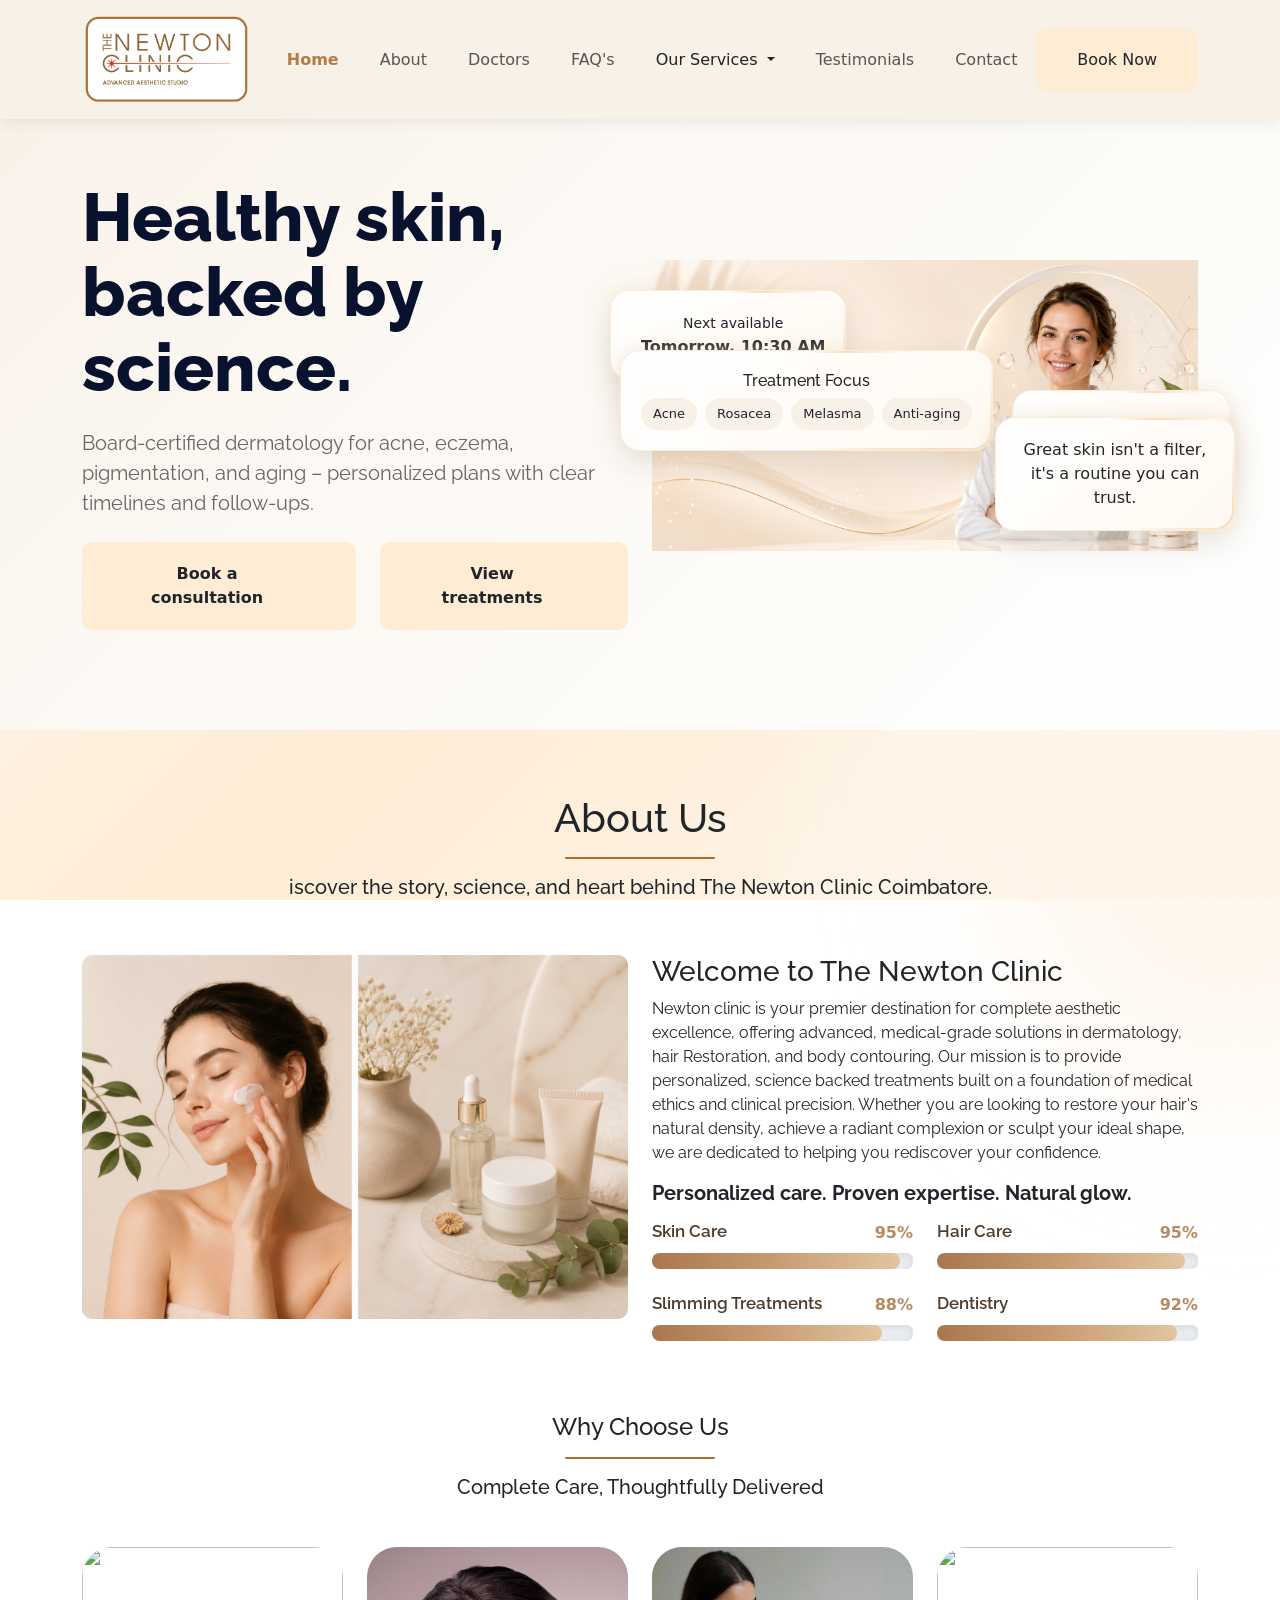
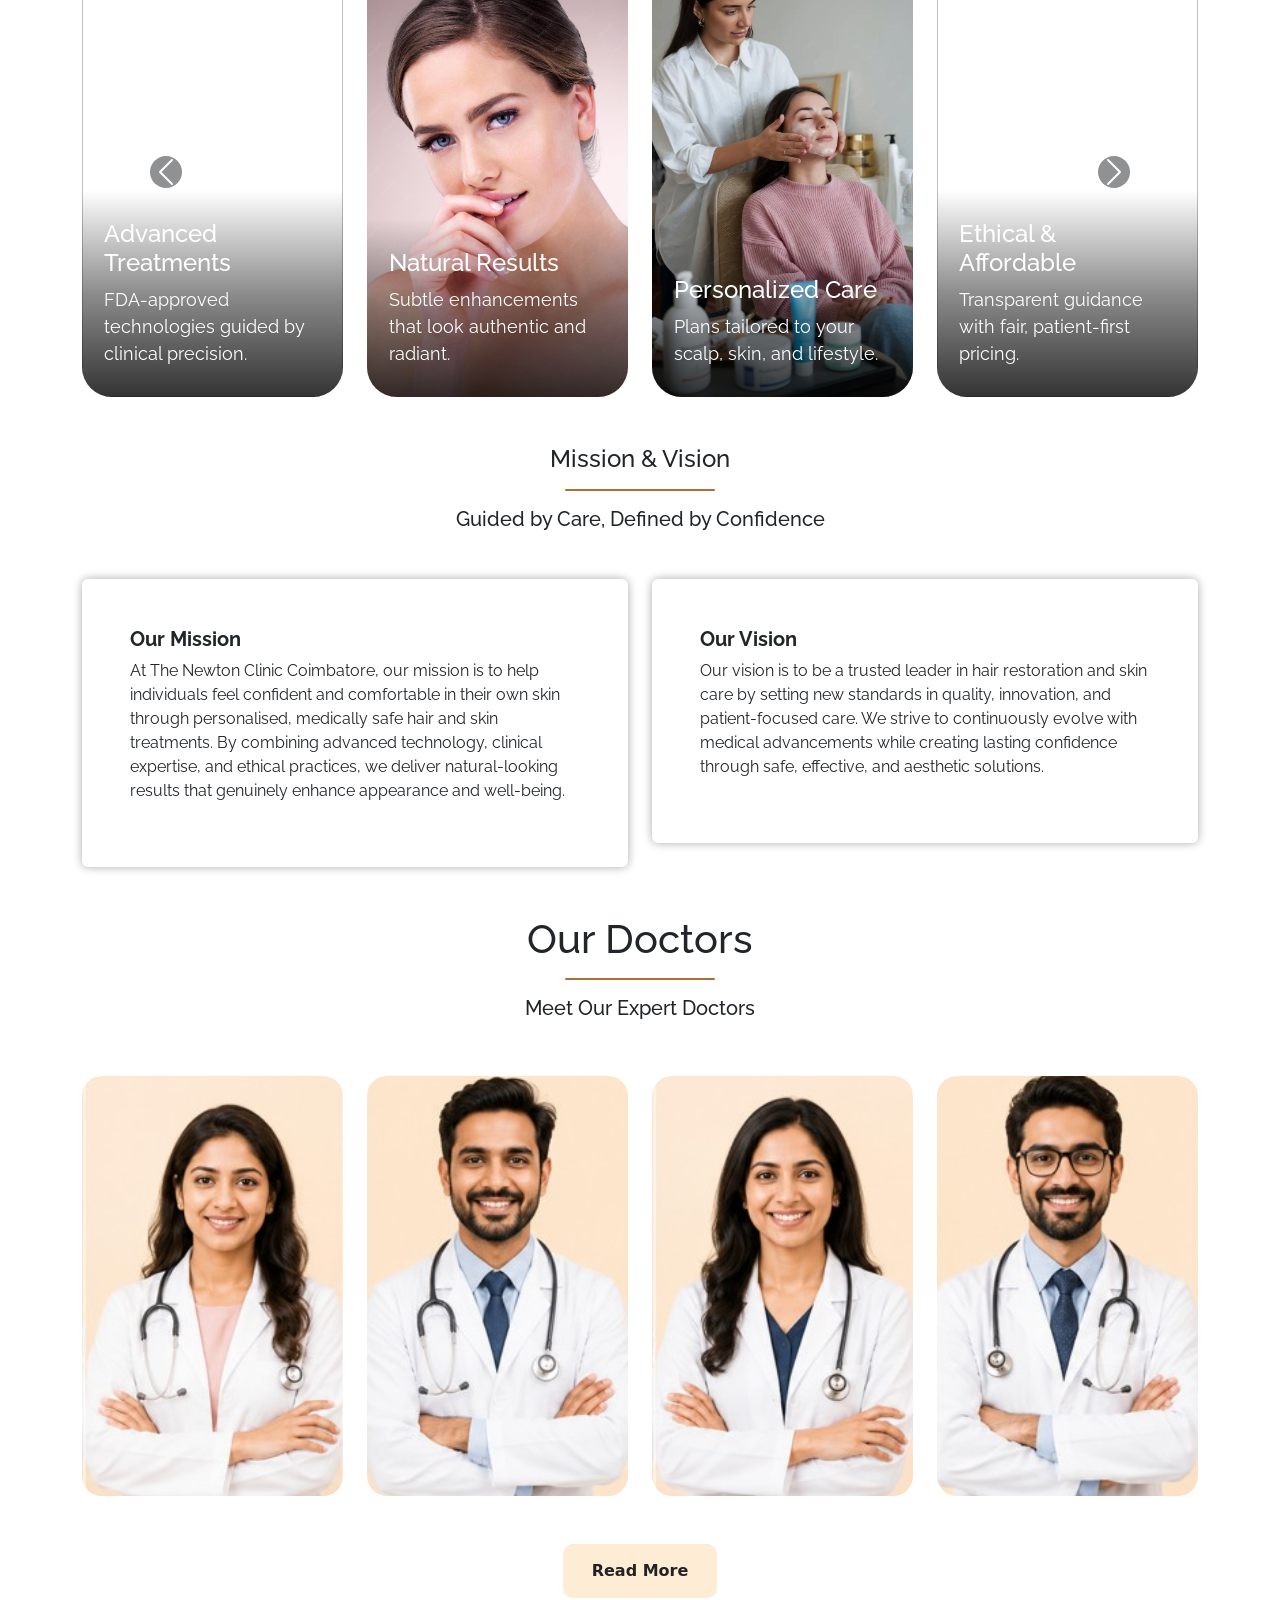
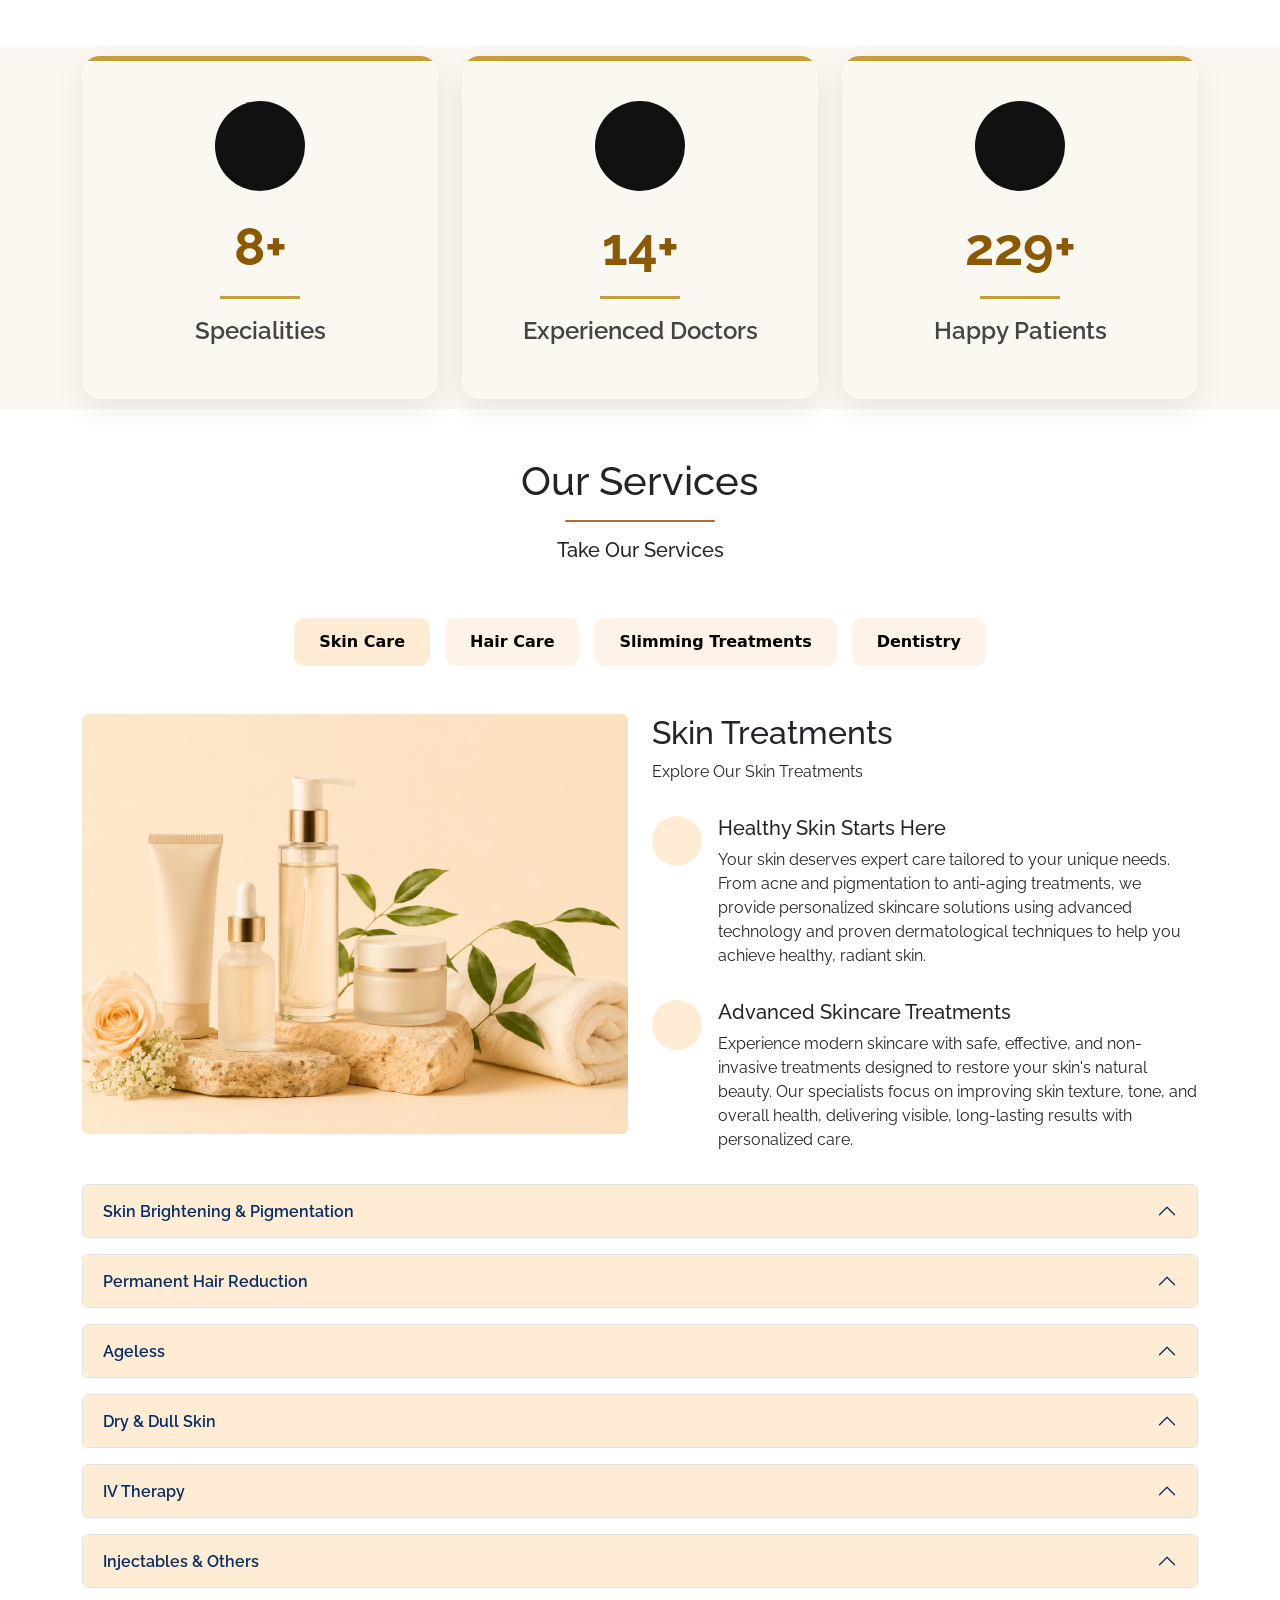
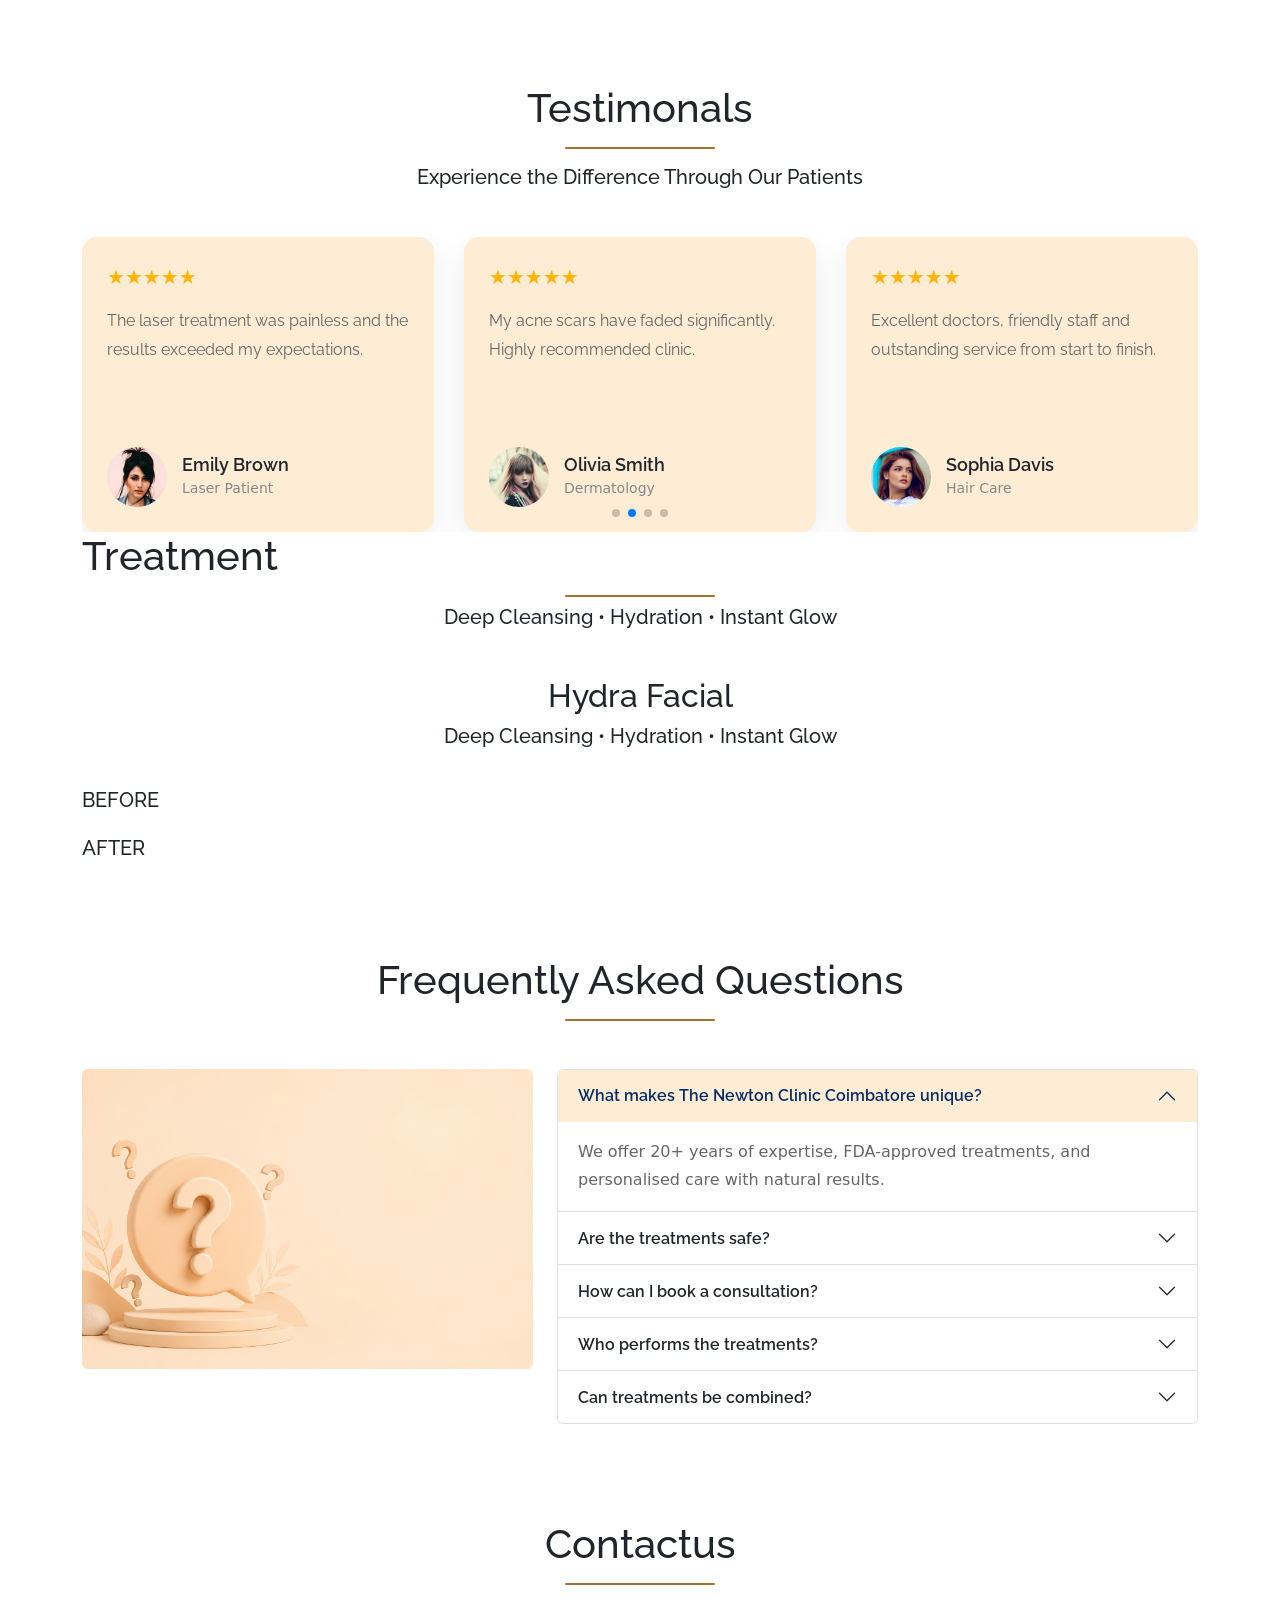
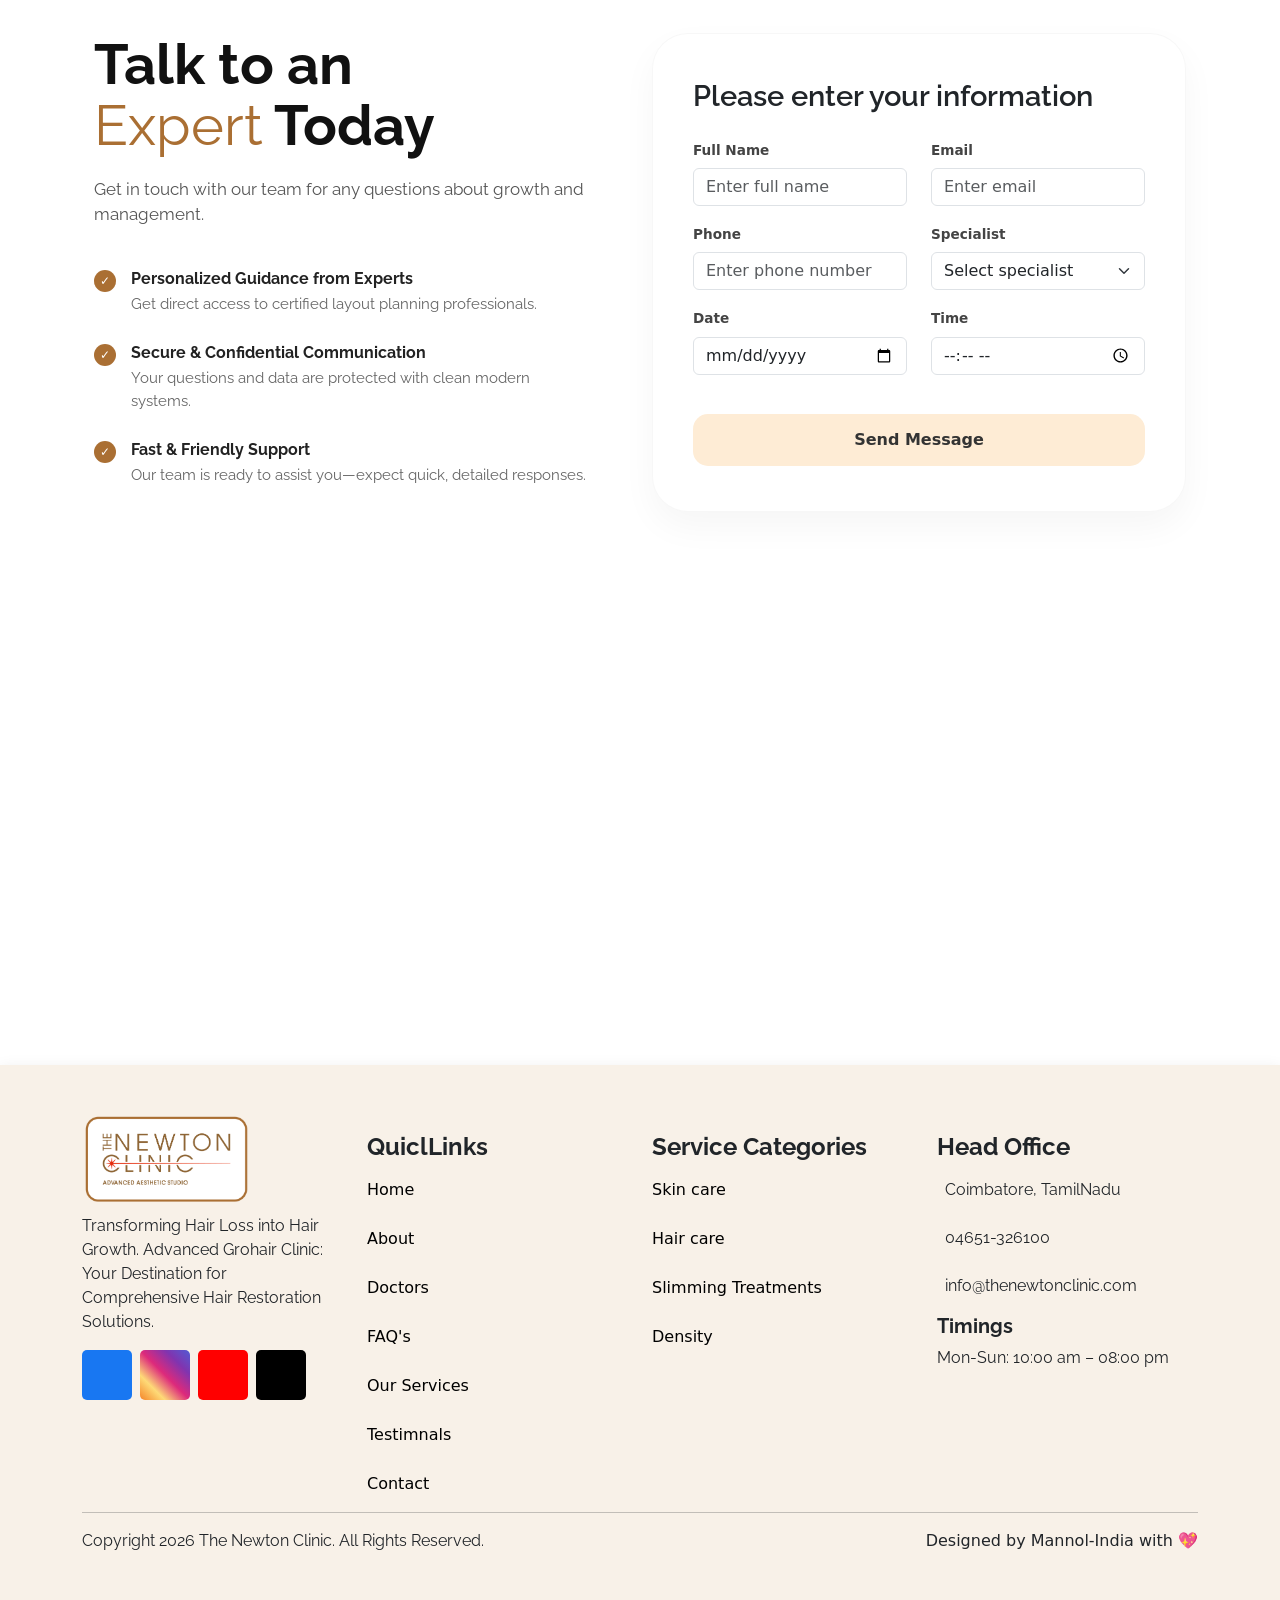
==== commit d1b10bac: "Update index.html" ====
--- a/index.html
+++ b/index.html
@@ -3294,6 +3294,109 @@
         </div>
     </div>
 </section>
+   <section class="section">
+
+<div class="container">
+
+<h1>Treatment</h1>
+<div class="heading-line"></div>
+
+<h5 class="text-center mt-2 mb-5">
+Deep Cleansing • Hydration • Instant Glow
+<h5>
+
+<div id="skinResultCarousel" class="carousel slide" data-bs-ride="carousel">
+
+    <div class="carousel-inner">
+
+        <div class="carousel-item active">
+
+            <div class="carousel-heading text-center">
+                <h2>Hydra Facial</h2>
+                <p>Deep Cleansing • Hydration • Instant Glow</p>
+            </div>
+
+            <div class="compare-box">
+
+                <div class="image-box">
+                    <img src="assects/hydra1.jpg" width="100%" alt="">
+                    <div class="label">BEFORE</div>
+                </div>
+
+                <div class="image-box">
+                    <img src="assects/hydra2.jpg "  width="100%" alt="">
+                    <div class="label">AFTER</div>
+                </div>
+
+            </div>
+
+        </div>
+
+       
+        <div class="carousel-item">
+
+            <div class="carousel-heading text-center">
+                <h2>Acne Treatment</h2>
+                <p>Reduce Pimples • Smooth Skin • Clear Complexion</p>
+            </div>
+
+            <div class="compare-box">
+
+                <div class="image-box">
+                    <img src="assects/before1.jpg" alt="">
+                    <div class="label">BEFORE</div>
+                </div>
+
+                <div class="image-box">
+                    <img src="assects/After1.jpg" alt="">
+                    <div class="label">AFTER</div>
+                </div>
+
+            </div>
+
+        </div>
+
+        <div class="carousel-item">
+
+            <div class="carousel-heading text-center">
+                <h2>Skin Brightening</h2>
+                <p>Even Tone • Glow • Healthy Skin</p>
+            </div>
+
+            <div class="compare-box">
+
+                <div class="image-box">
+                    <img src="assects/beforebright.jpg" width="100%" alt="">
+                    <div class="label">BEFORE</div>
+                </div>
+
+                <div class="image-box">
+                    <img src="assects/afterbright.jpg" width="100%" alt="">
+                    <div class="label">AFTER</div>
+                </div>
+
+            </div>
+
+        </div>
+
+    </div>
+
+    
+    <div class="carousel-indicators">
+    <button type="button" data-bs-target="#skinResultCarousel" data-bs-slide-to="0" class="active"></button>
+
+    <button type="button" data-bs-target="#skinResultCarousel" data-bs-slide-to="1"></button>
+
+    <button type="button" data-bs-target="#skinResultCarousel" data-bs-slide-to="2"></button>
+</div>
+
+</div>
+
+</div>
+
+</section> 
+
+       
 
 
 
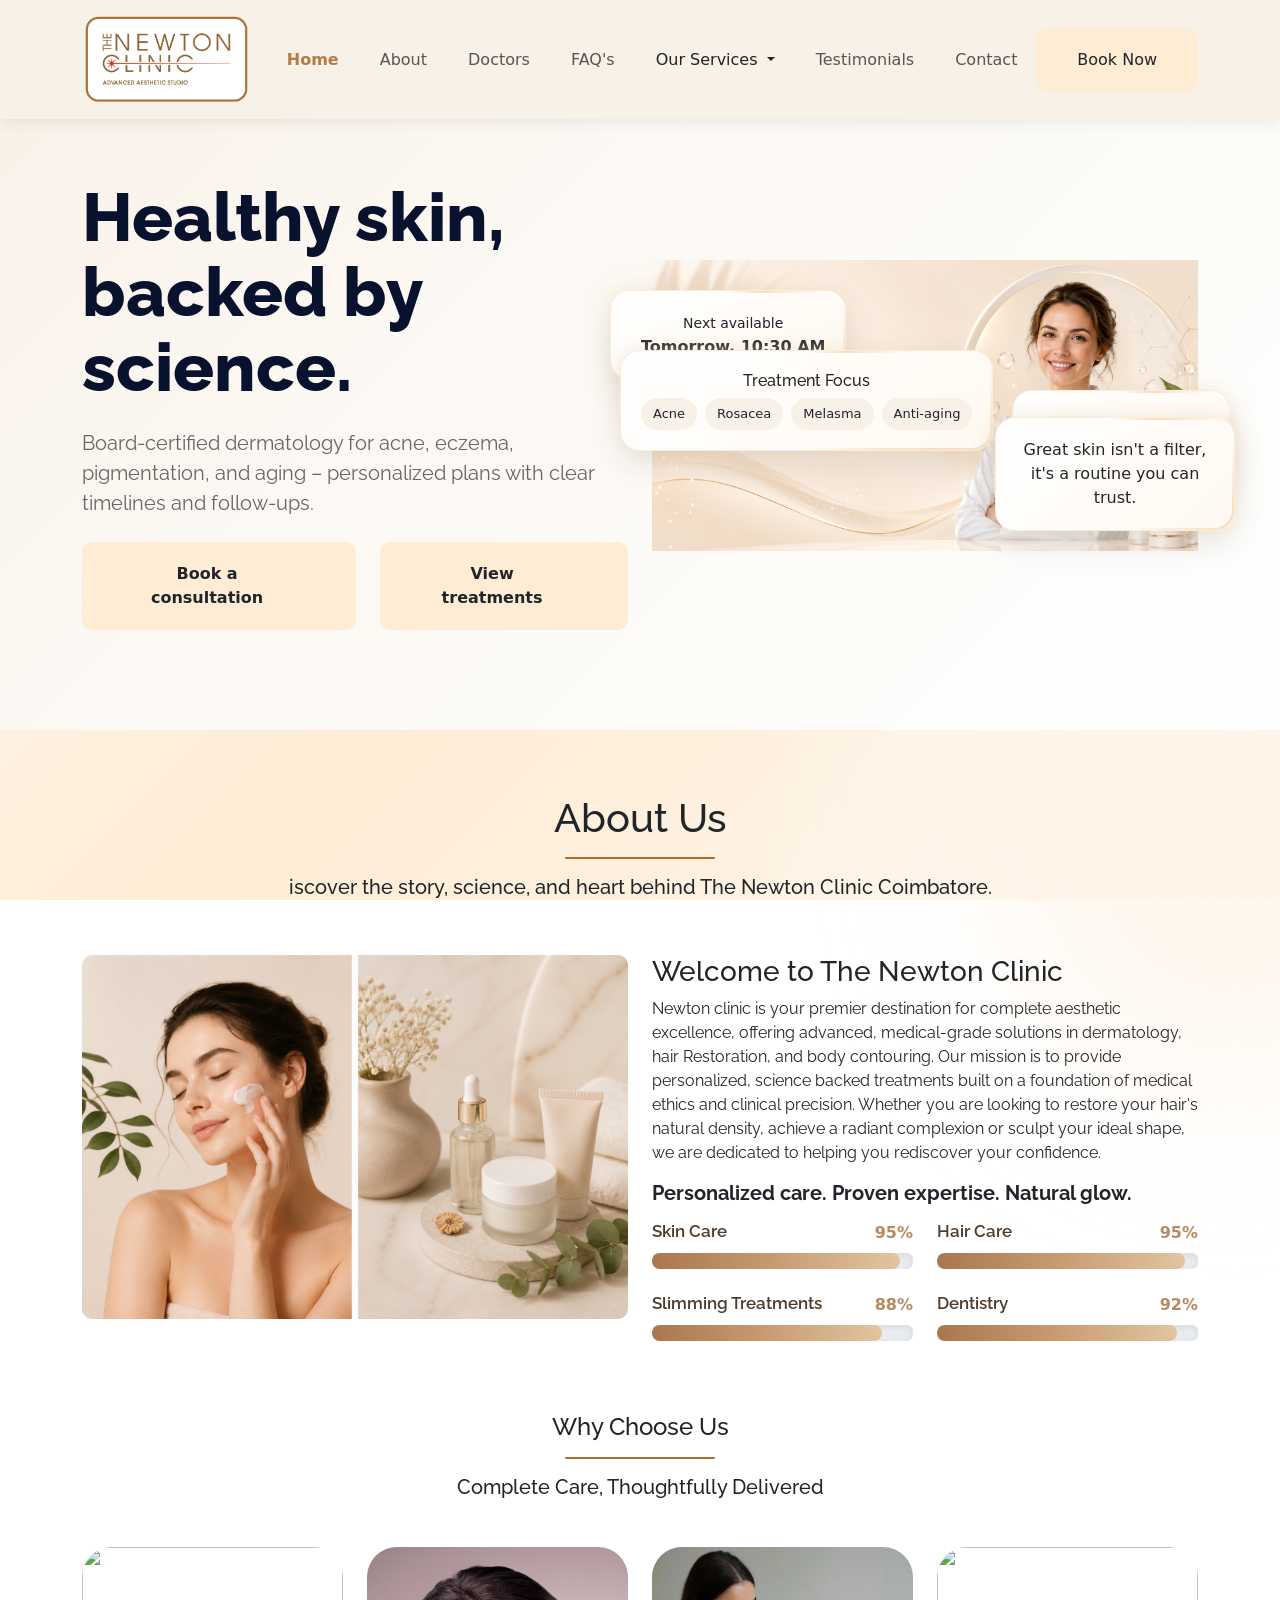
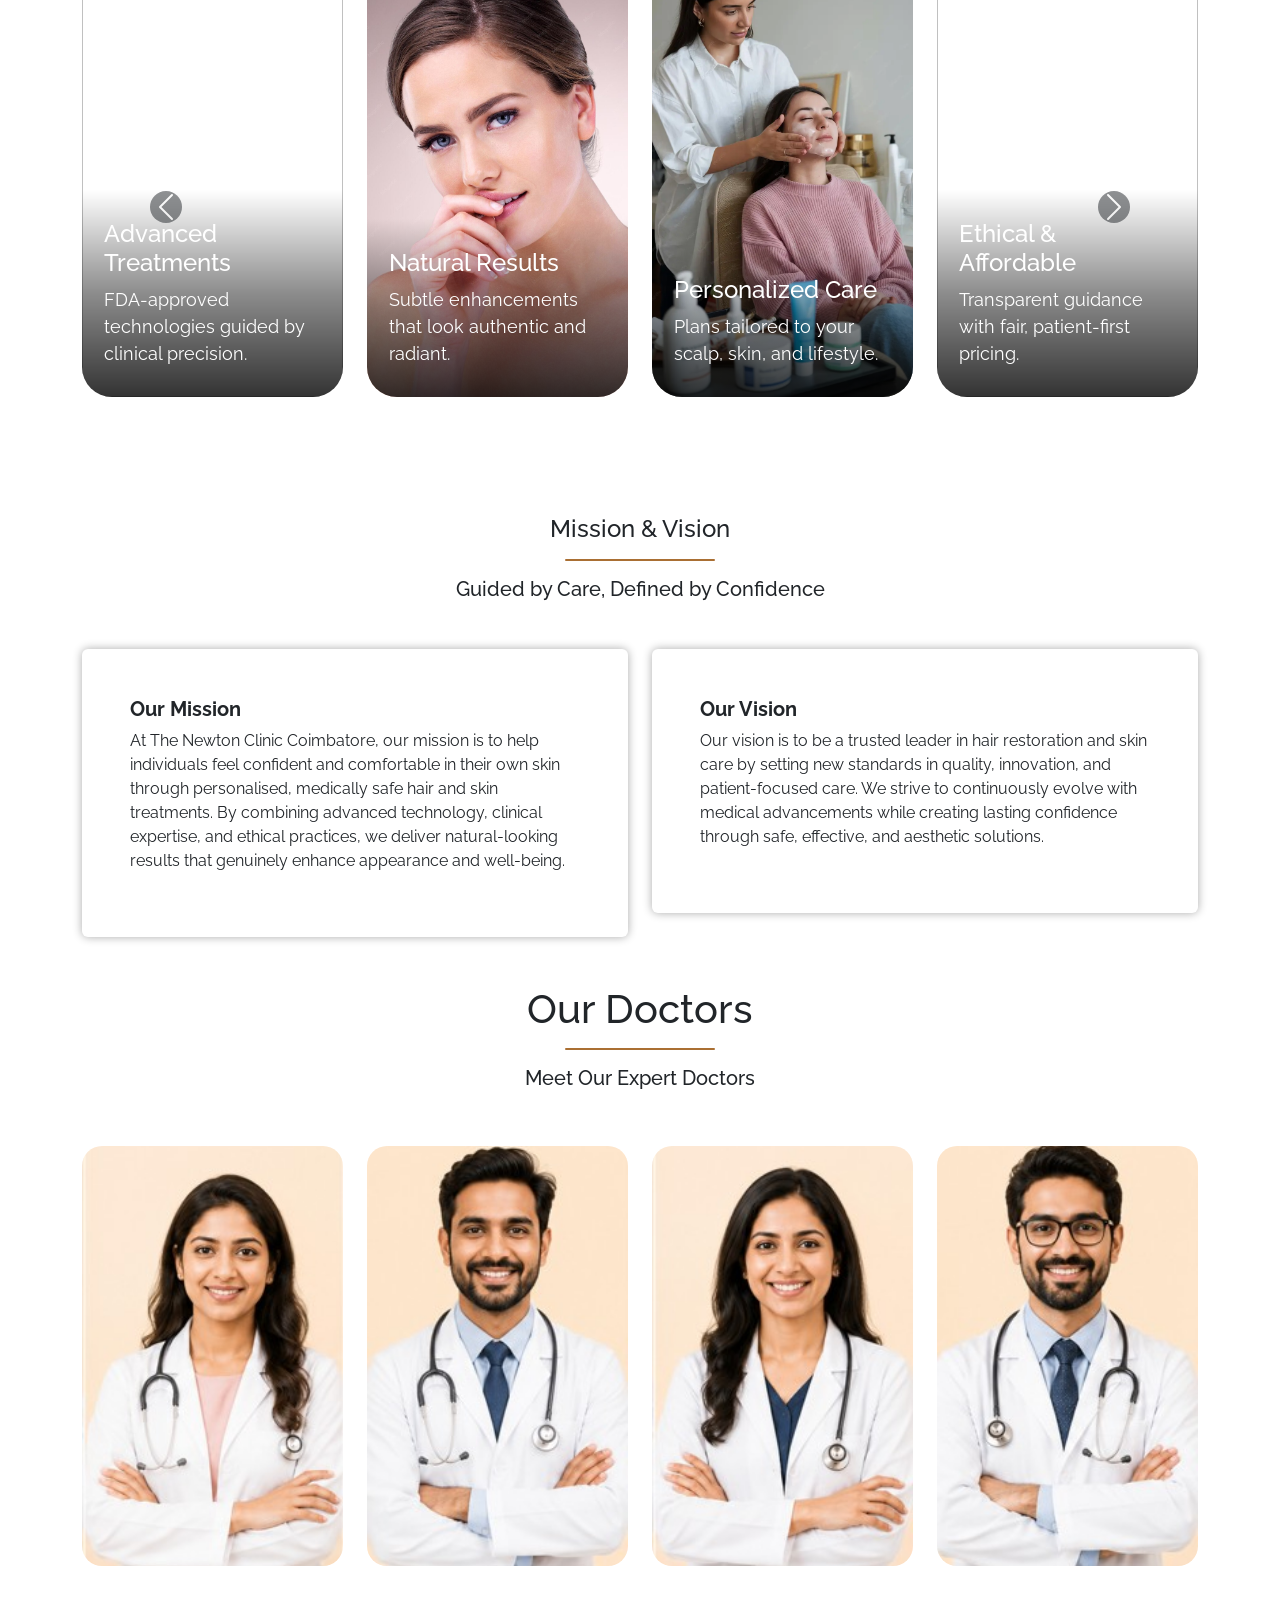
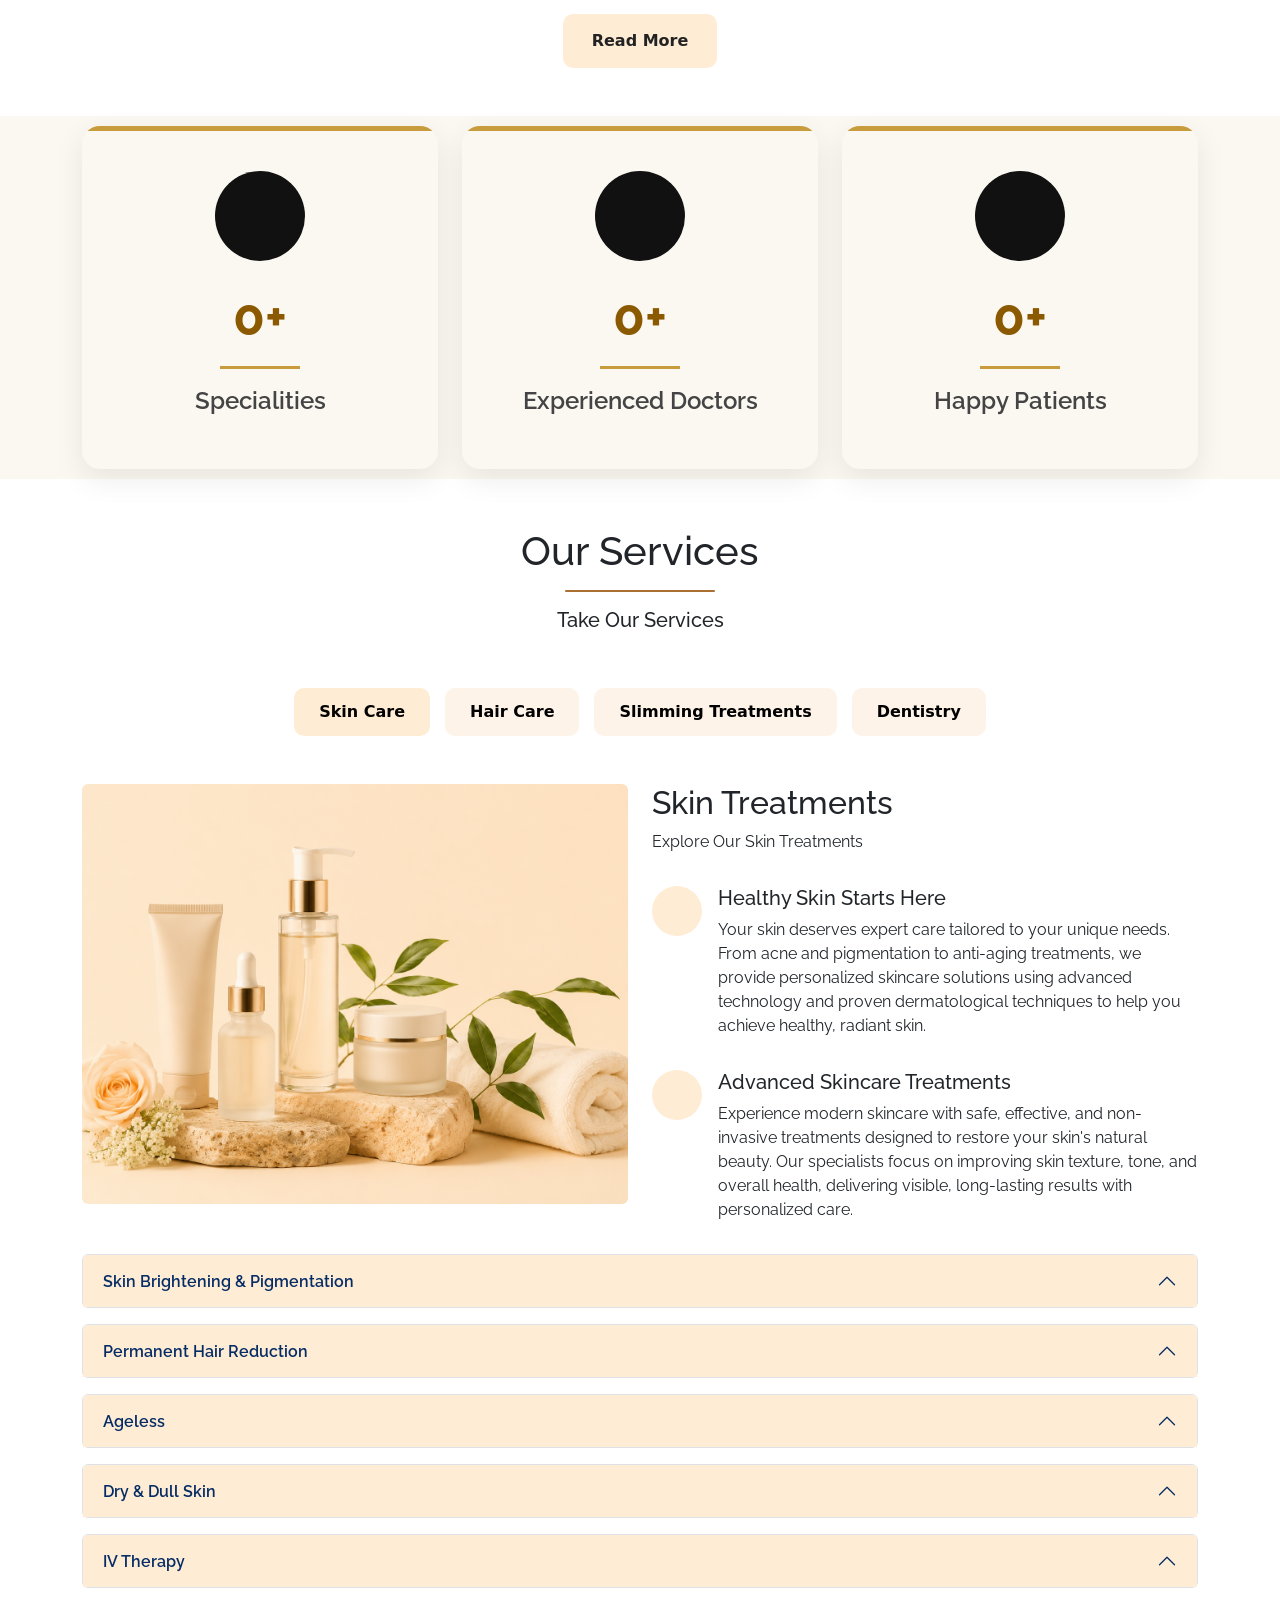
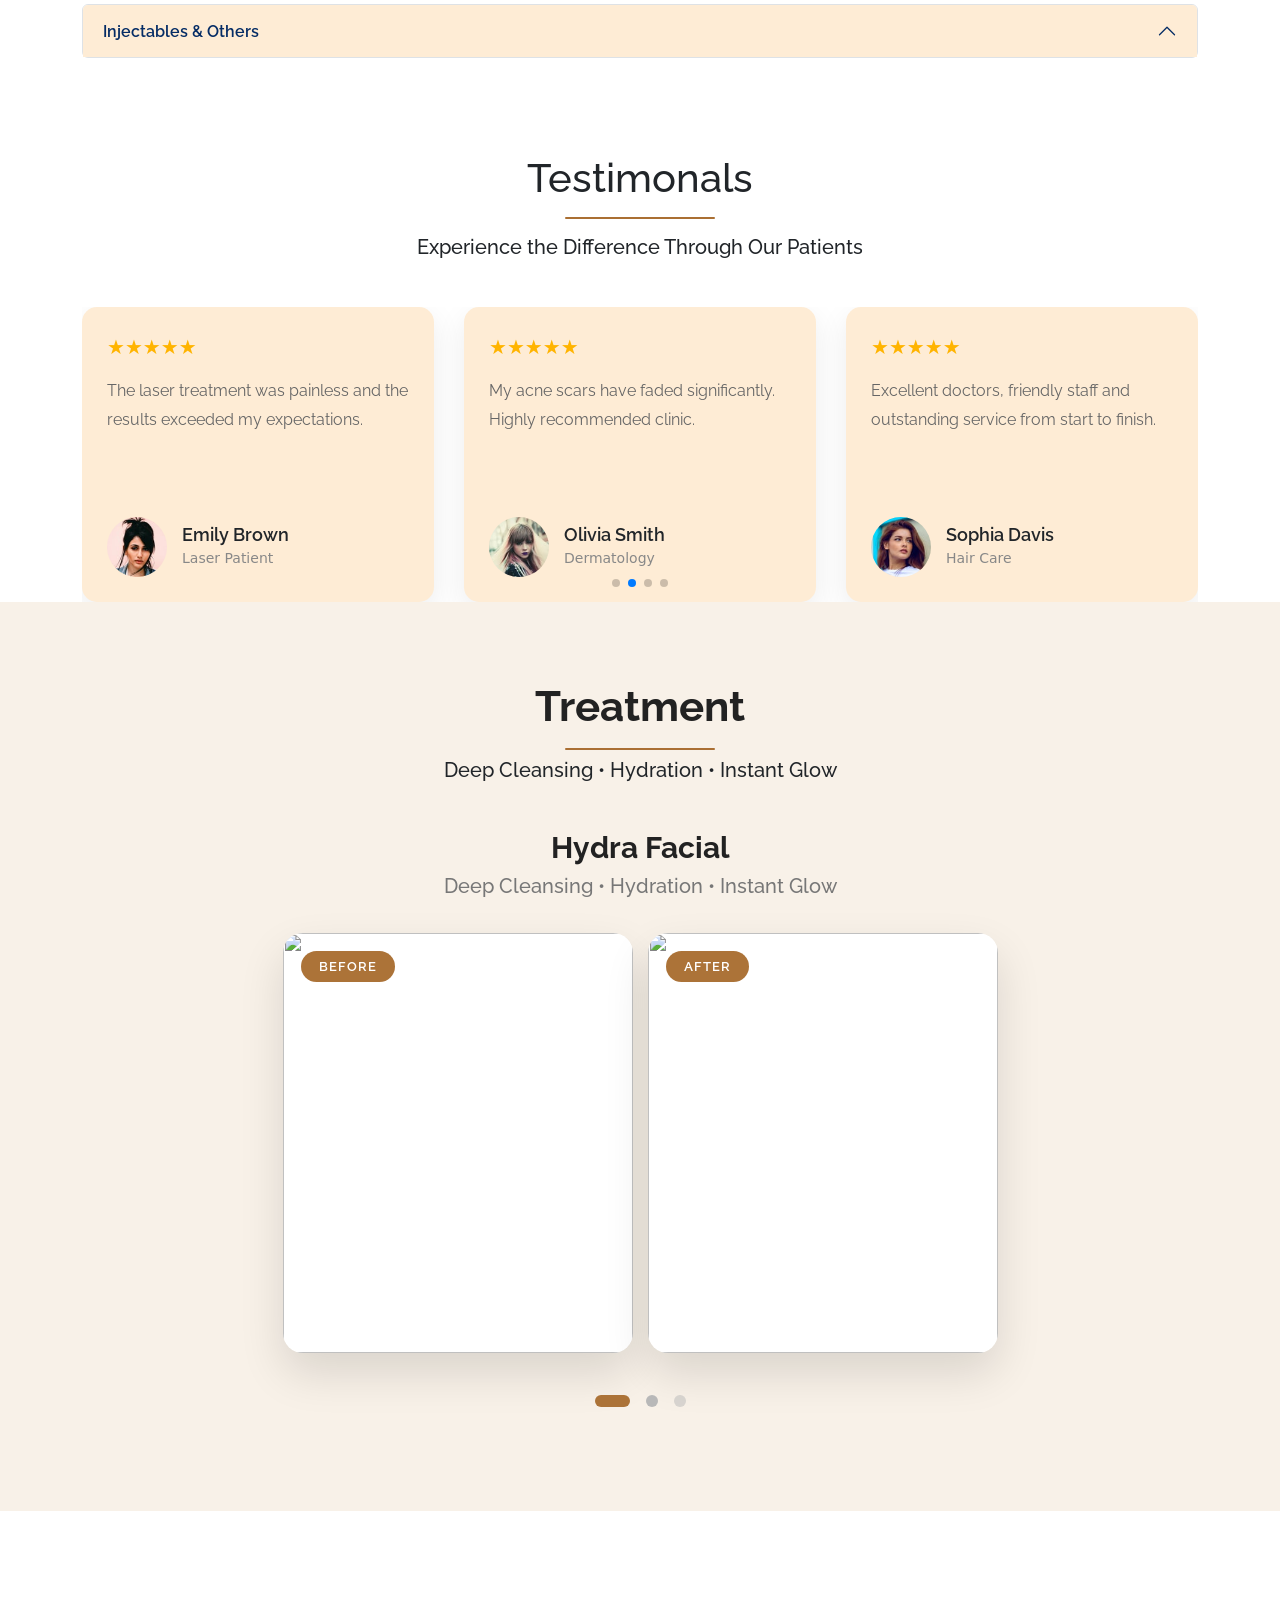
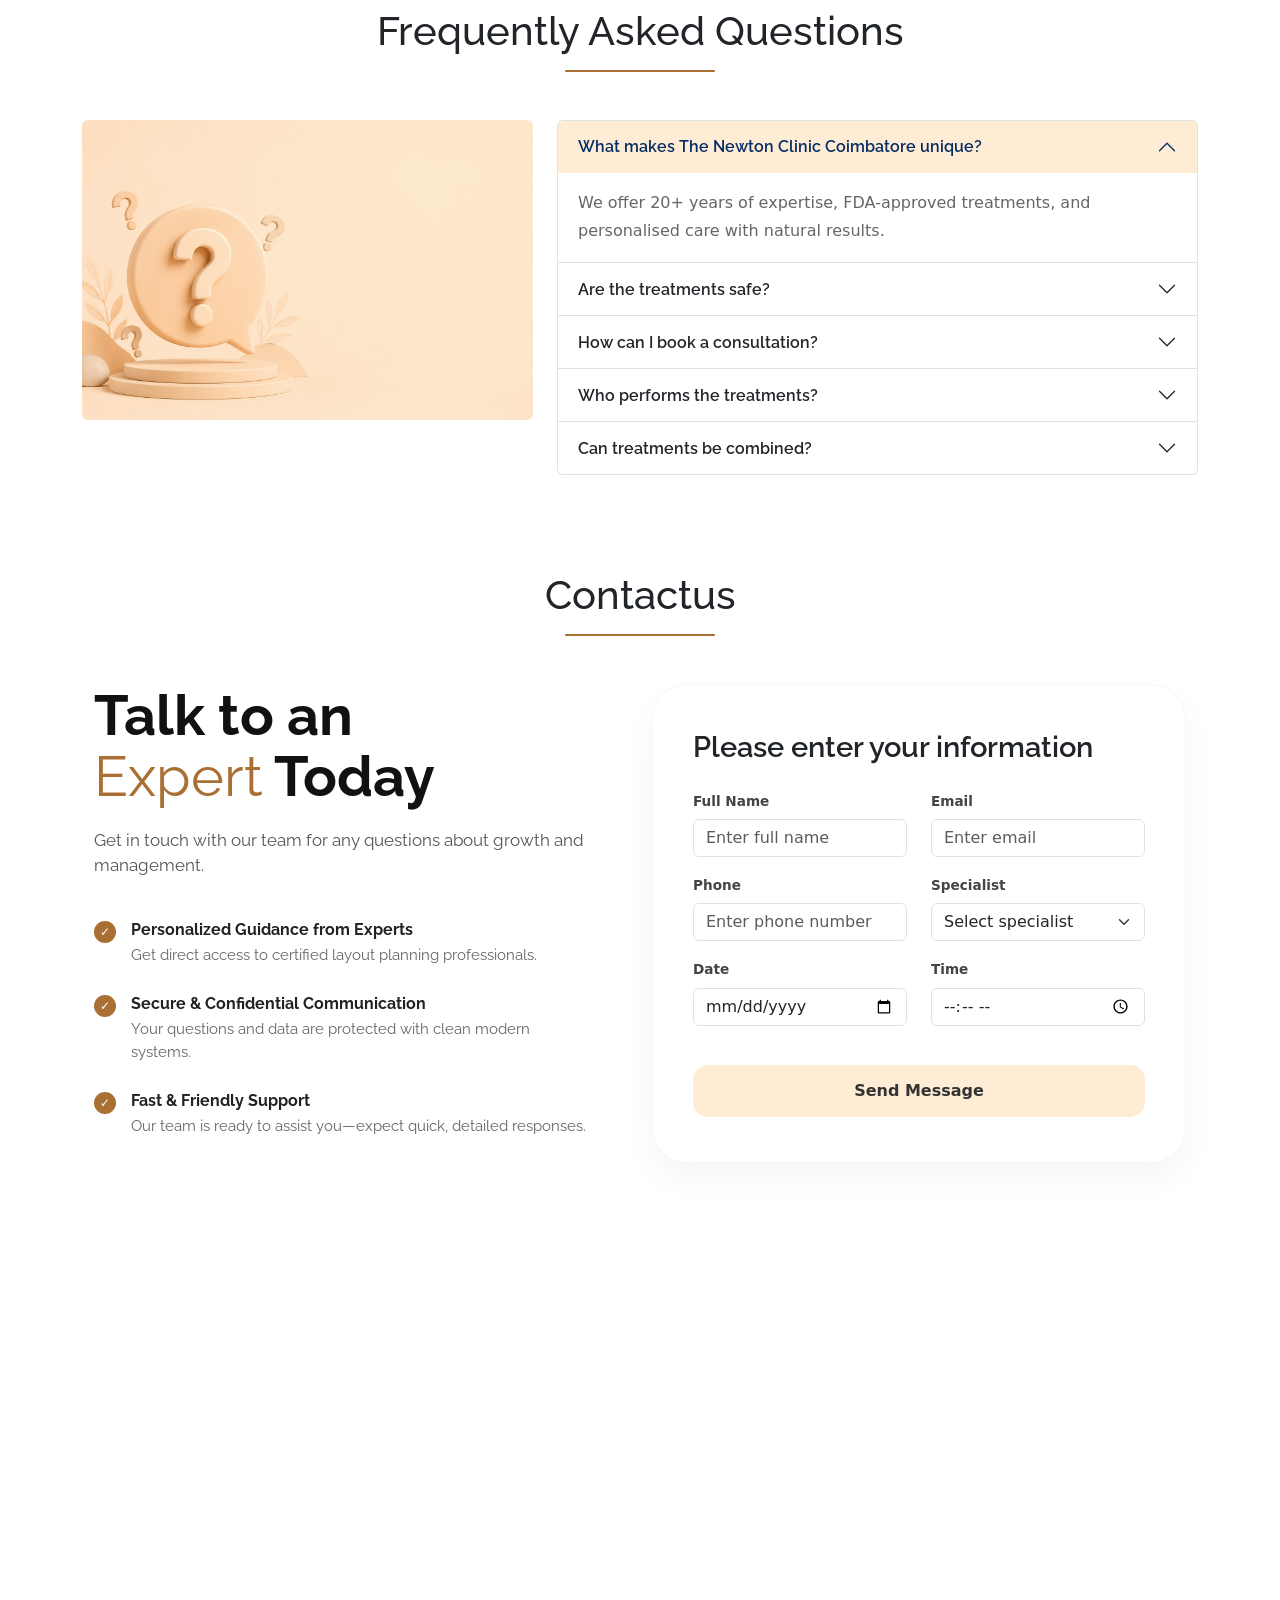
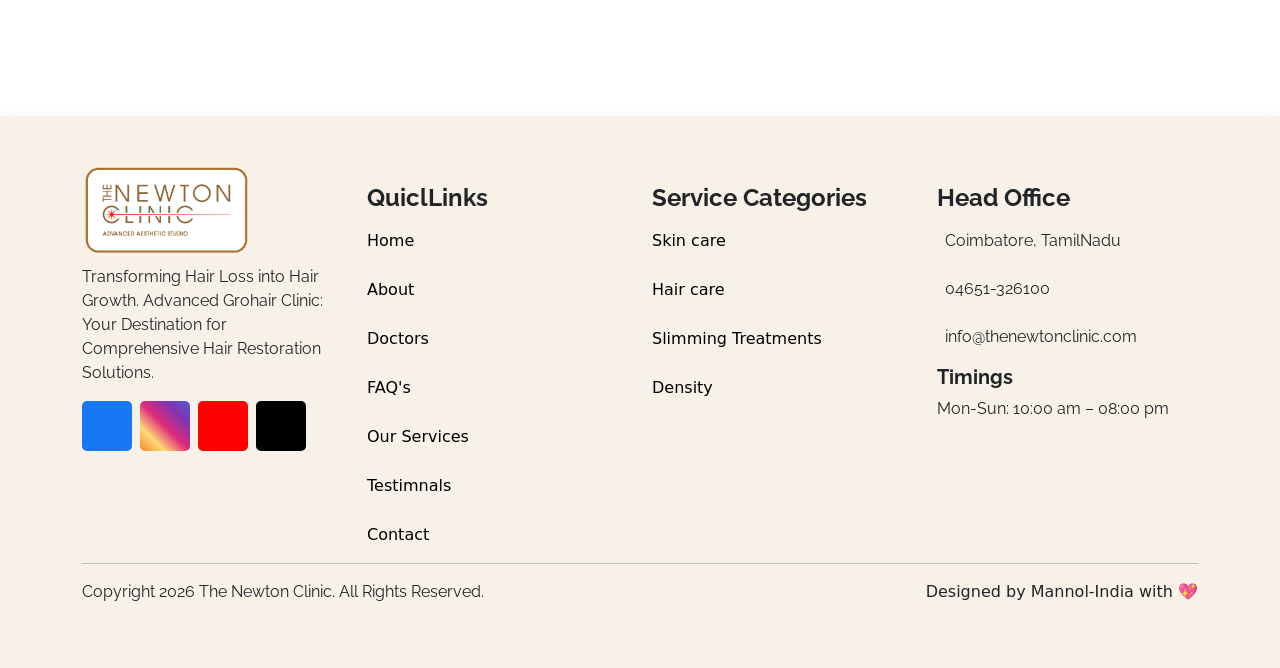
==== commit fde291cd: "Update index.html" ====
--- a/index.html
+++ b/index.html
@@ -3961,6 +3961,15 @@
         });
     }
 });
+const skinCarousel = document.querySelector('#skinResultCarousel');
+
+const carousel = new bootstrap.Carousel(skinCarousel, {
+    interval: 3500,
+    ride: 'carousel',
+    pause: 'hover',
+    touch: true,
+    wrap: true
+});
 
 
 </script>
--- a/style.css
+++ b/style.css
@@ -1117,3 +1117,178 @@
   color: #aa6f33;  
 }
 
+.section{
+    padding:80px 0;
+    background:#F8F1E8;
+}
+
+.section h1{
+    font-size:42px;
+    font-weight:700;
+    text-align:center;
+    color:#222;
+    margin-bottom:10px;
+}
+
+
+
+
+
+#skinResultCarousel{
+    max-width:900px;
+    margin:auto;
+}
+
+.carousel-item{
+    padding-bottom:70px;
+}
+
+.carousel-heading h2{
+    font-size:30px;
+    font-weight:700;
+    color:#222;
+}
+
+.carousel-heading p{
+    color:#777;
+    margin-bottom:35px;
+}
+
+
+.compare-box{
+    display:flex;
+    justify-content:center;
+    align-items:center;
+    gap:15px;
+    flex-wrap:wrap;
+}
+
+.image-box{
+    position:relative;
+    width:350px;
+    overflow:hidden;
+    border-radius:20px;
+    background:#fff;
+    box-shadow:0 20px 45px rgba(0,0,0,.12);
+    transition:.4s;
+}
+
+.image-box:hover{
+    transform:translateY(-8px);
+    box-shadow:0 30px 60px rgba(0,0,0,.18);
+}
+
+.image-box img{
+    width:100%;
+    height:420px;
+    object-fit:cover;
+    display:block;
+    transition:.5s;
+}
+
+.image-box:hover img{
+    transform:scale(1.05);
+}
+
+.label{
+    position:absolute;
+    top:18px;
+    left:18px;
+    background:#ac7338;
+    color:#fff;
+    padding:8px 18px;
+    border-radius:30px;
+    font-size:13px;
+    font-weight:600;
+    letter-spacing:1px;
+    backdrop-filter:blur(10px);
+}
+
+.carousel-indicators{
+    position:relative;
+    margin-top:30px;
+    margin-bottom:0;
+}
+
+.carousel-indicators button{
+    width:12px !important;
+    height:12px !important;
+    border-radius:50%;
+    border:none !important;
+    background:#b8b8b8 !important;
+    opacity:1;
+    margin:0 8px !important;
+    transition:.35s;
+}
+
+.carousel-indicators .active{
+    width:35px !important;
+    border-radius:50px;
+    background:#ac7338 !important;
+}
+
+@media(max-width:991px){
+
+    .image-box{
+        width:300px;
+    }
+
+    .image-box img{
+        height:360px;
+    }
+
+}
+
+@media(max-width:768px){
+
+    .section{
+        padding:60px 0;
+    }
+
+    .section h1{
+        font-size:34px;
+    }
+
+    .carousel-heading h2{
+        font-size:24px;
+    }
+
+    .compare-box{
+        gap:20px;
+    }
+
+    .image-box{
+        width:100%;
+        max-width:320px;
+    }
+
+    .image-box img{
+        height:320px;
+    }
+
+}
+
+@media(max-width:425px){
+
+    .section h1{
+        font-size:30px;
+    }
+
+    .carousel-heading h2{
+        font-size:22px;
+    }
+
+    .carousel-heading p{
+        font-size:14px;
+    }
+
+    .image-box{
+        max-width:100%;
+    }
+
+    .image-box img{
+        height:280px;
+    }
+
+}
+
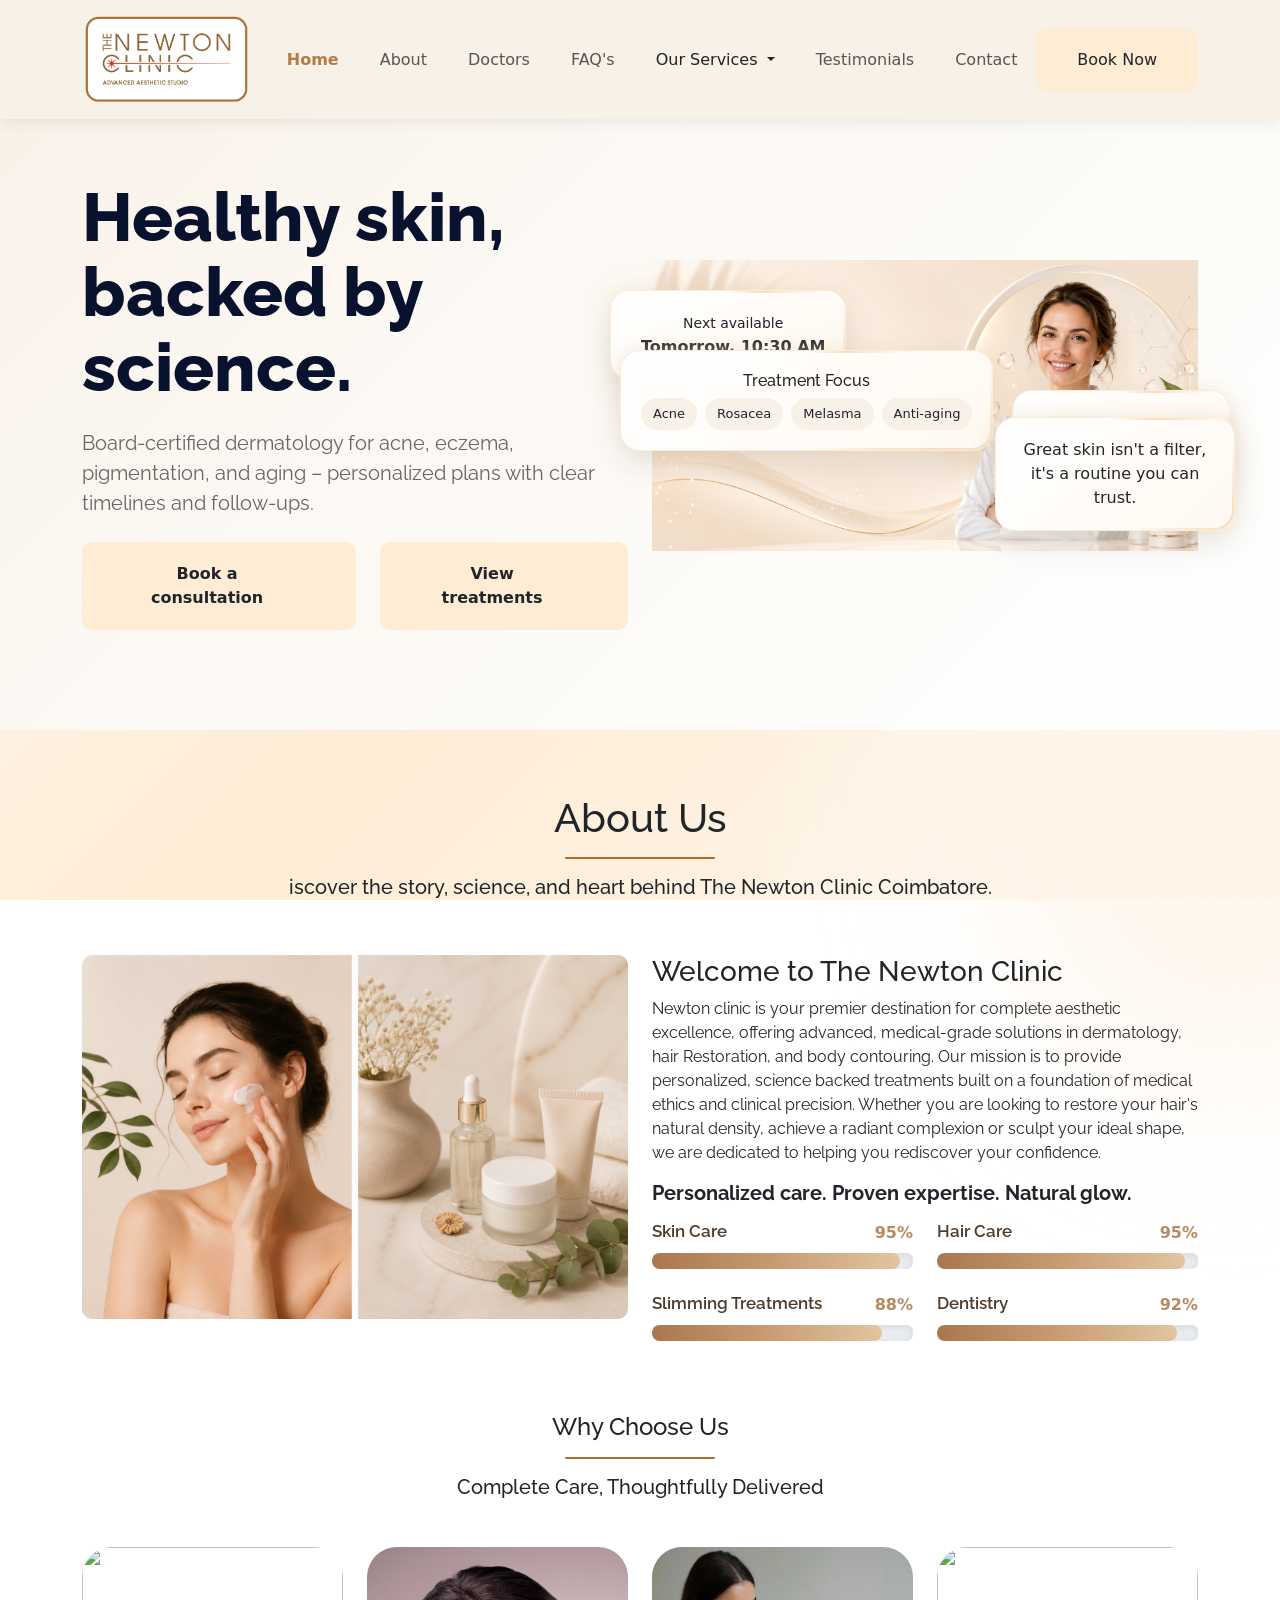
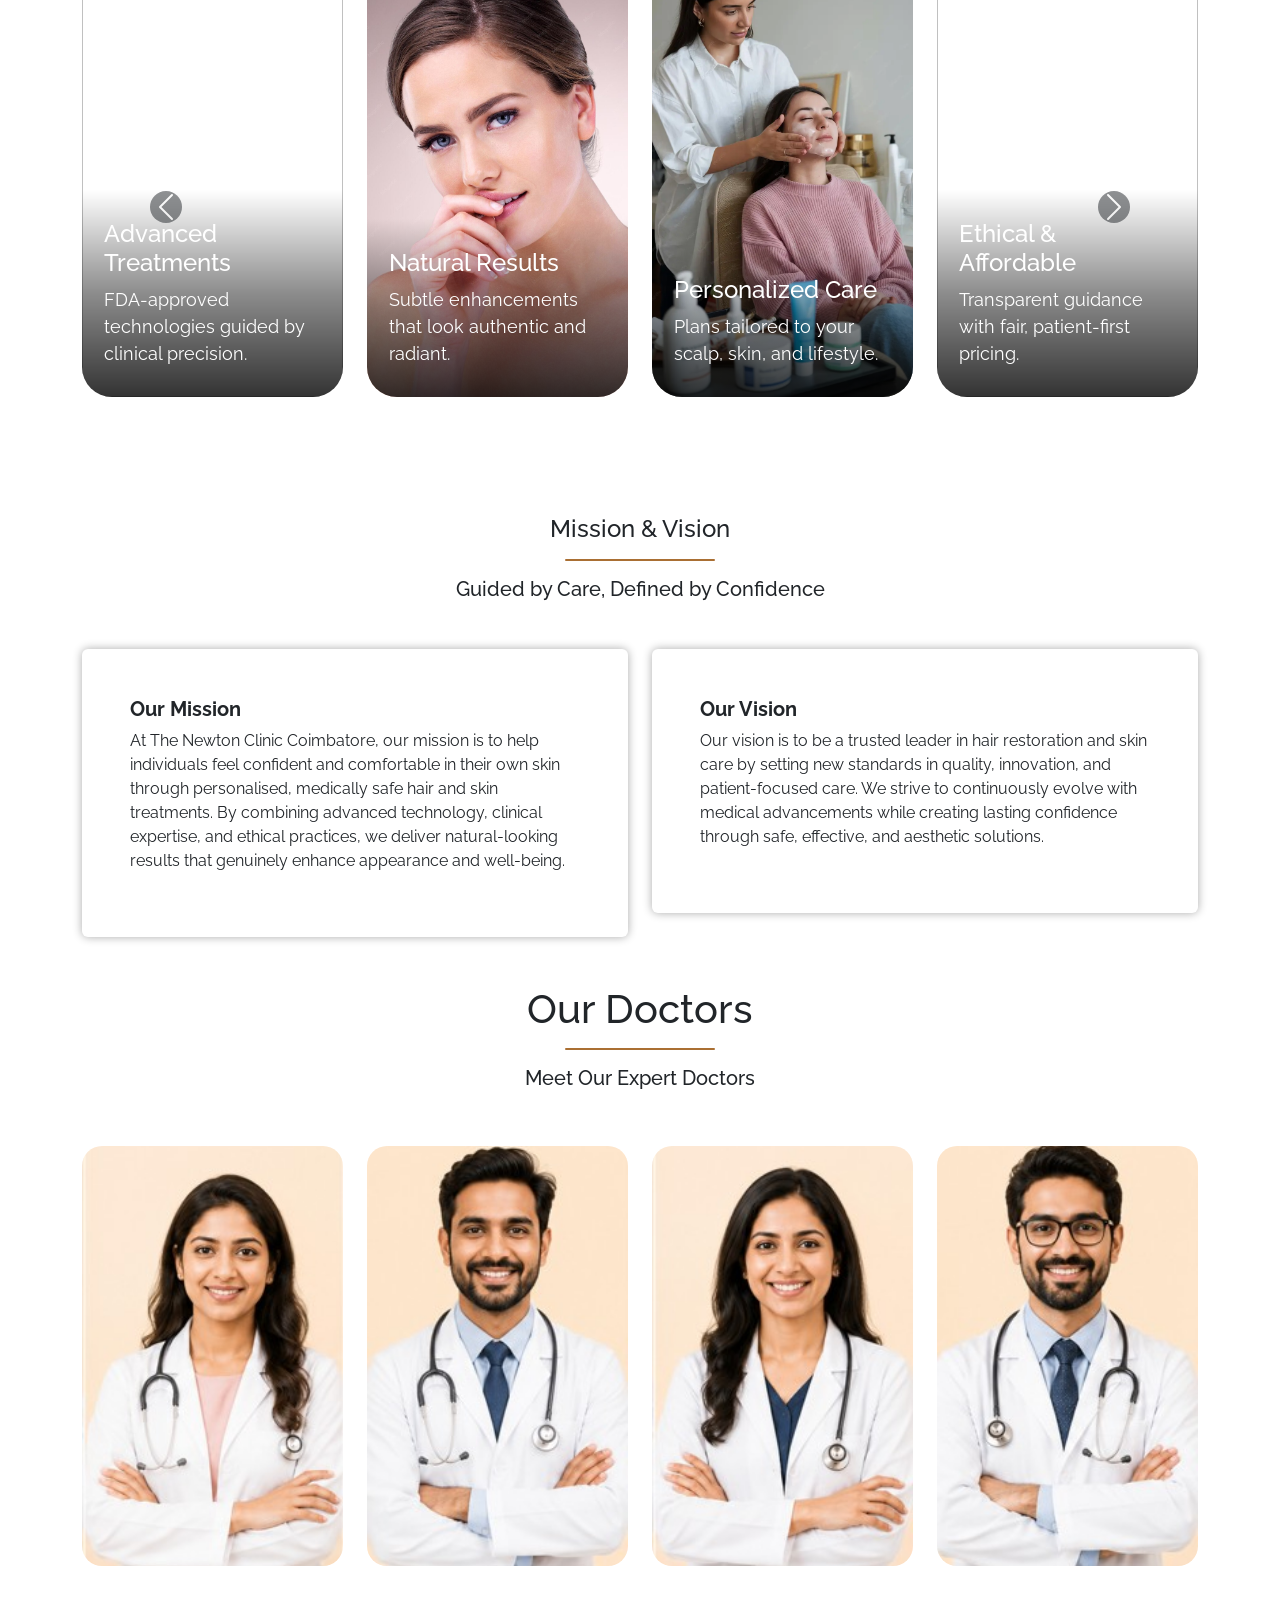
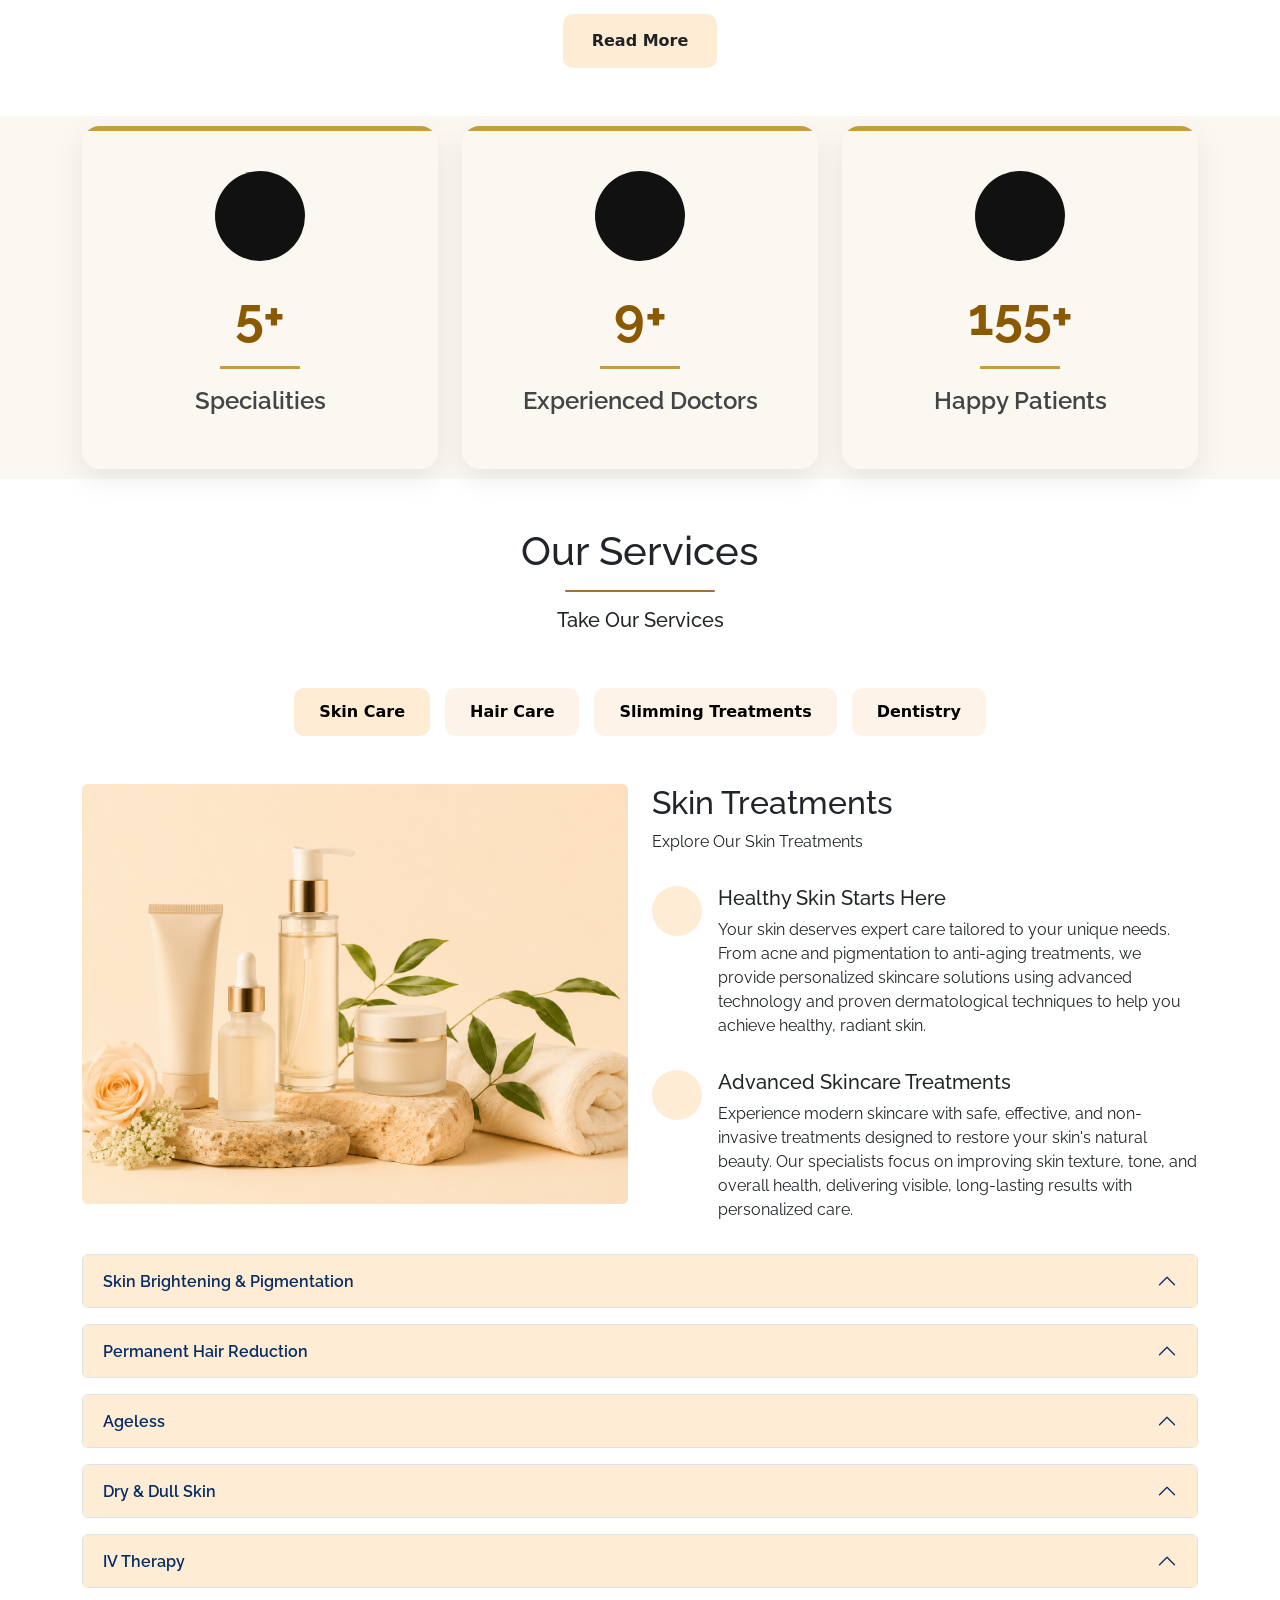
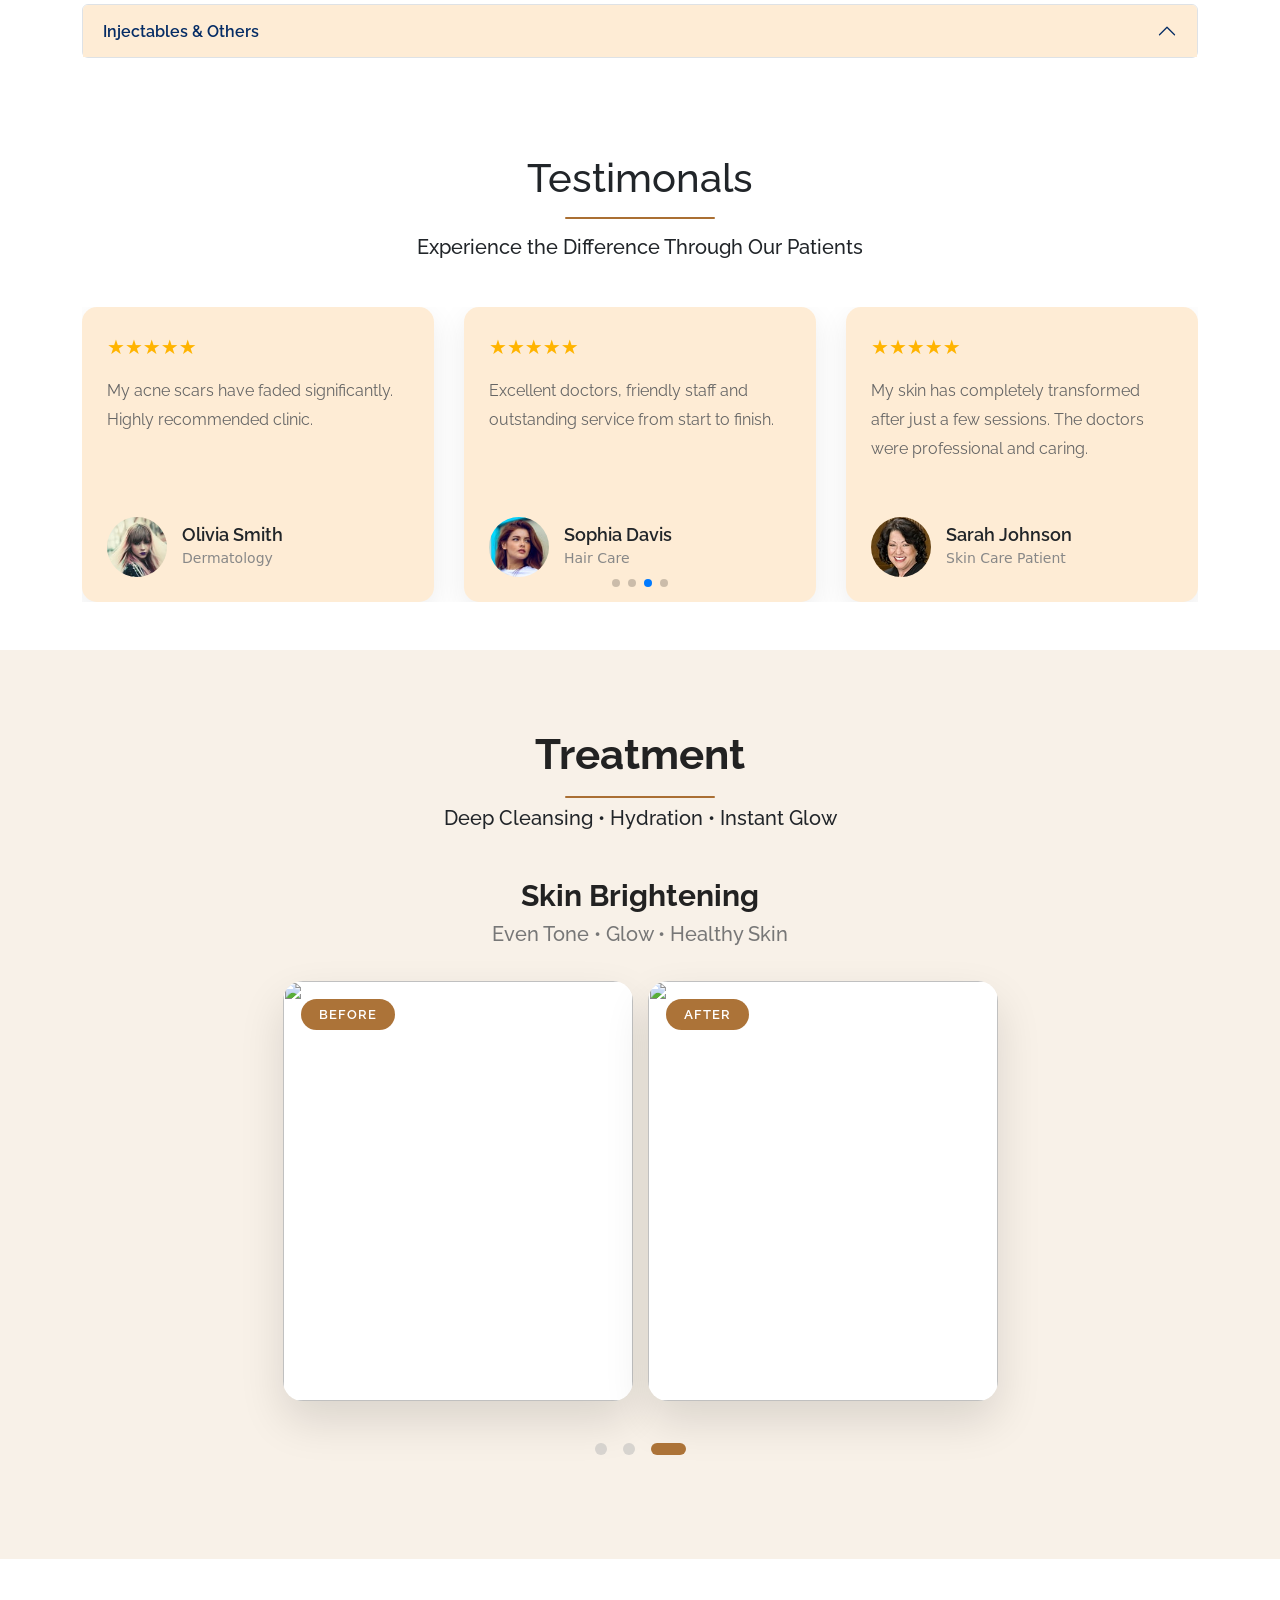
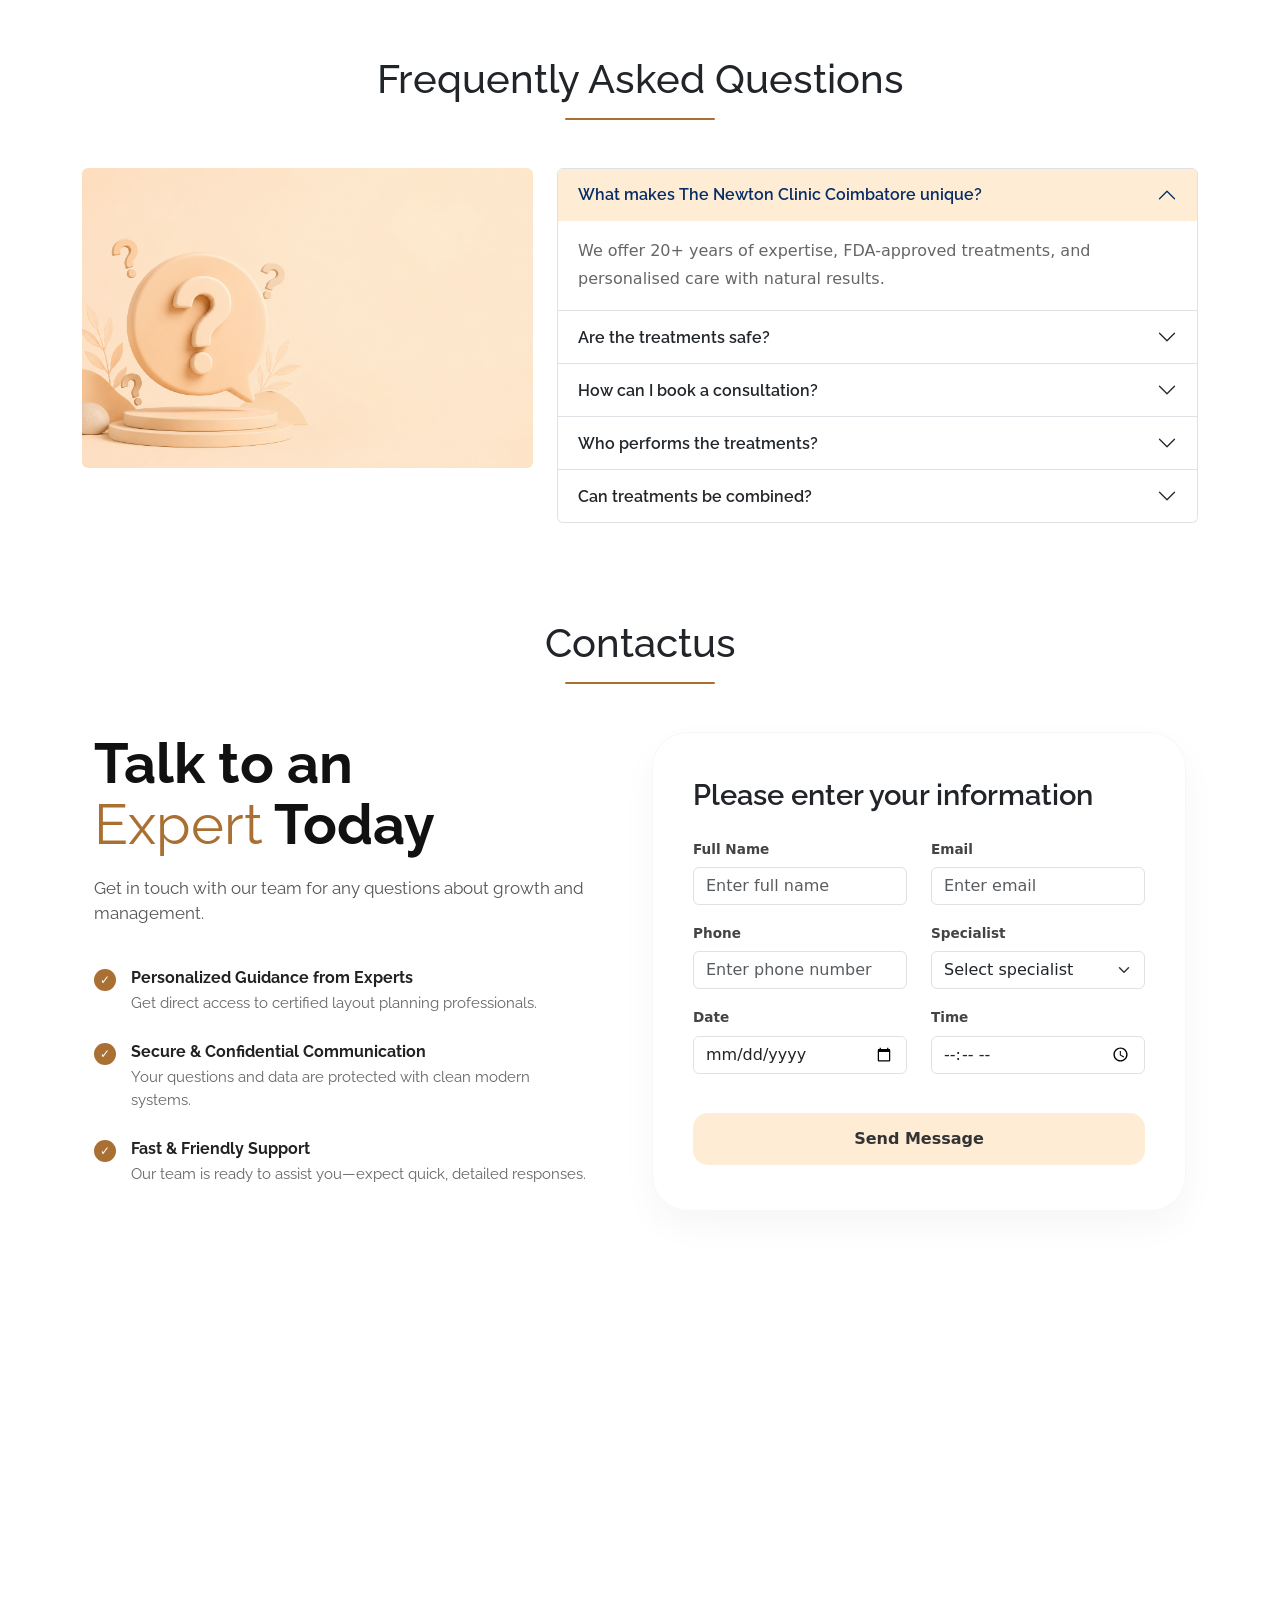
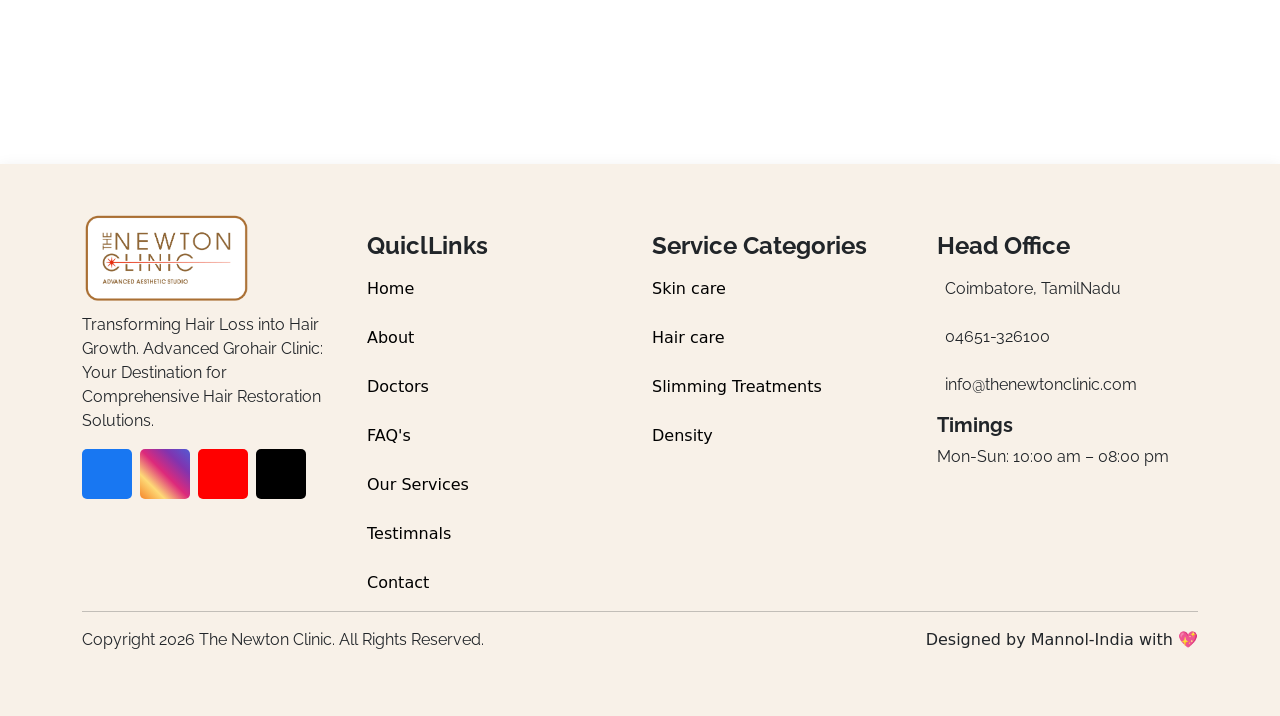
==== commit cc66d0fa: "Update index.html" ====
--- a/index.html
+++ b/index.html
@@ -3208,7 +3208,7 @@
     </div>
 
 
-    <div class="container mt-5">
+    <div class="container mt-5 mb-5">
         <div class="swiper testimonialSwiper">
 
             <div class="swiper-wrapper">
